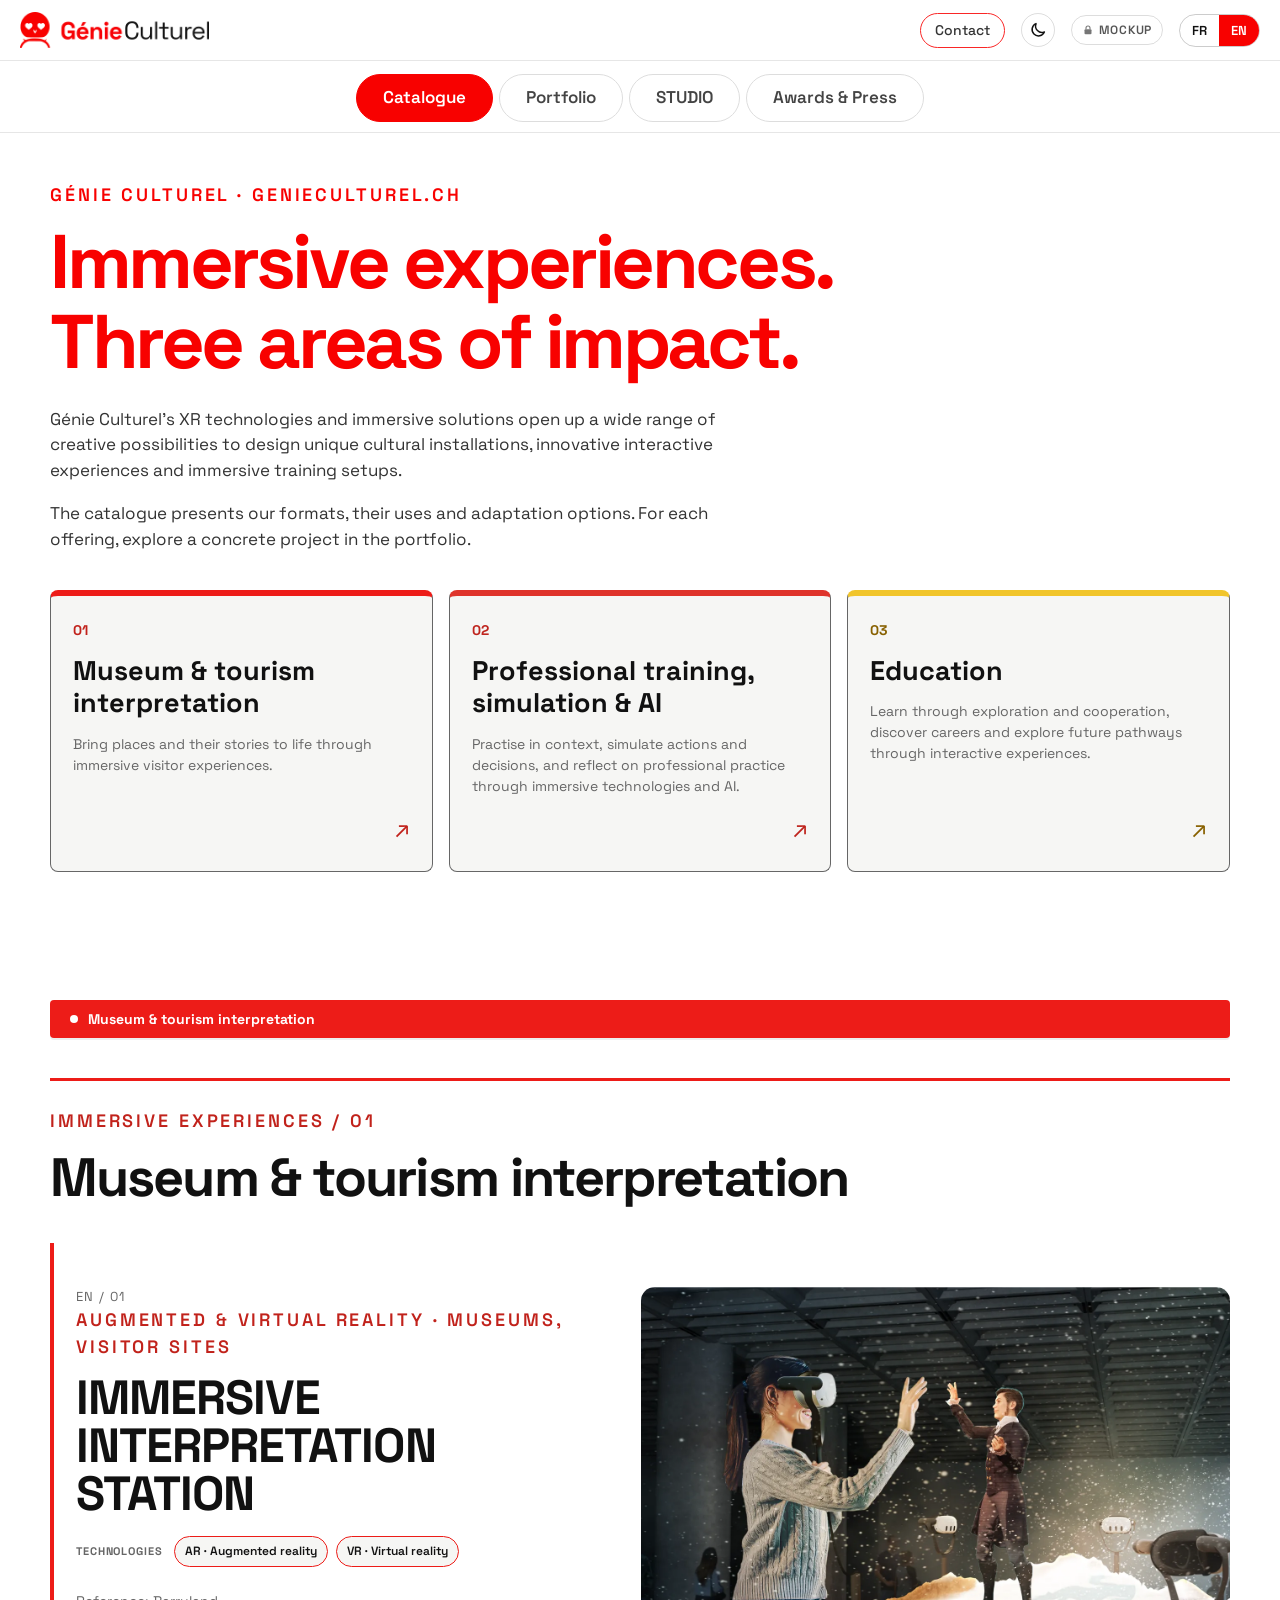
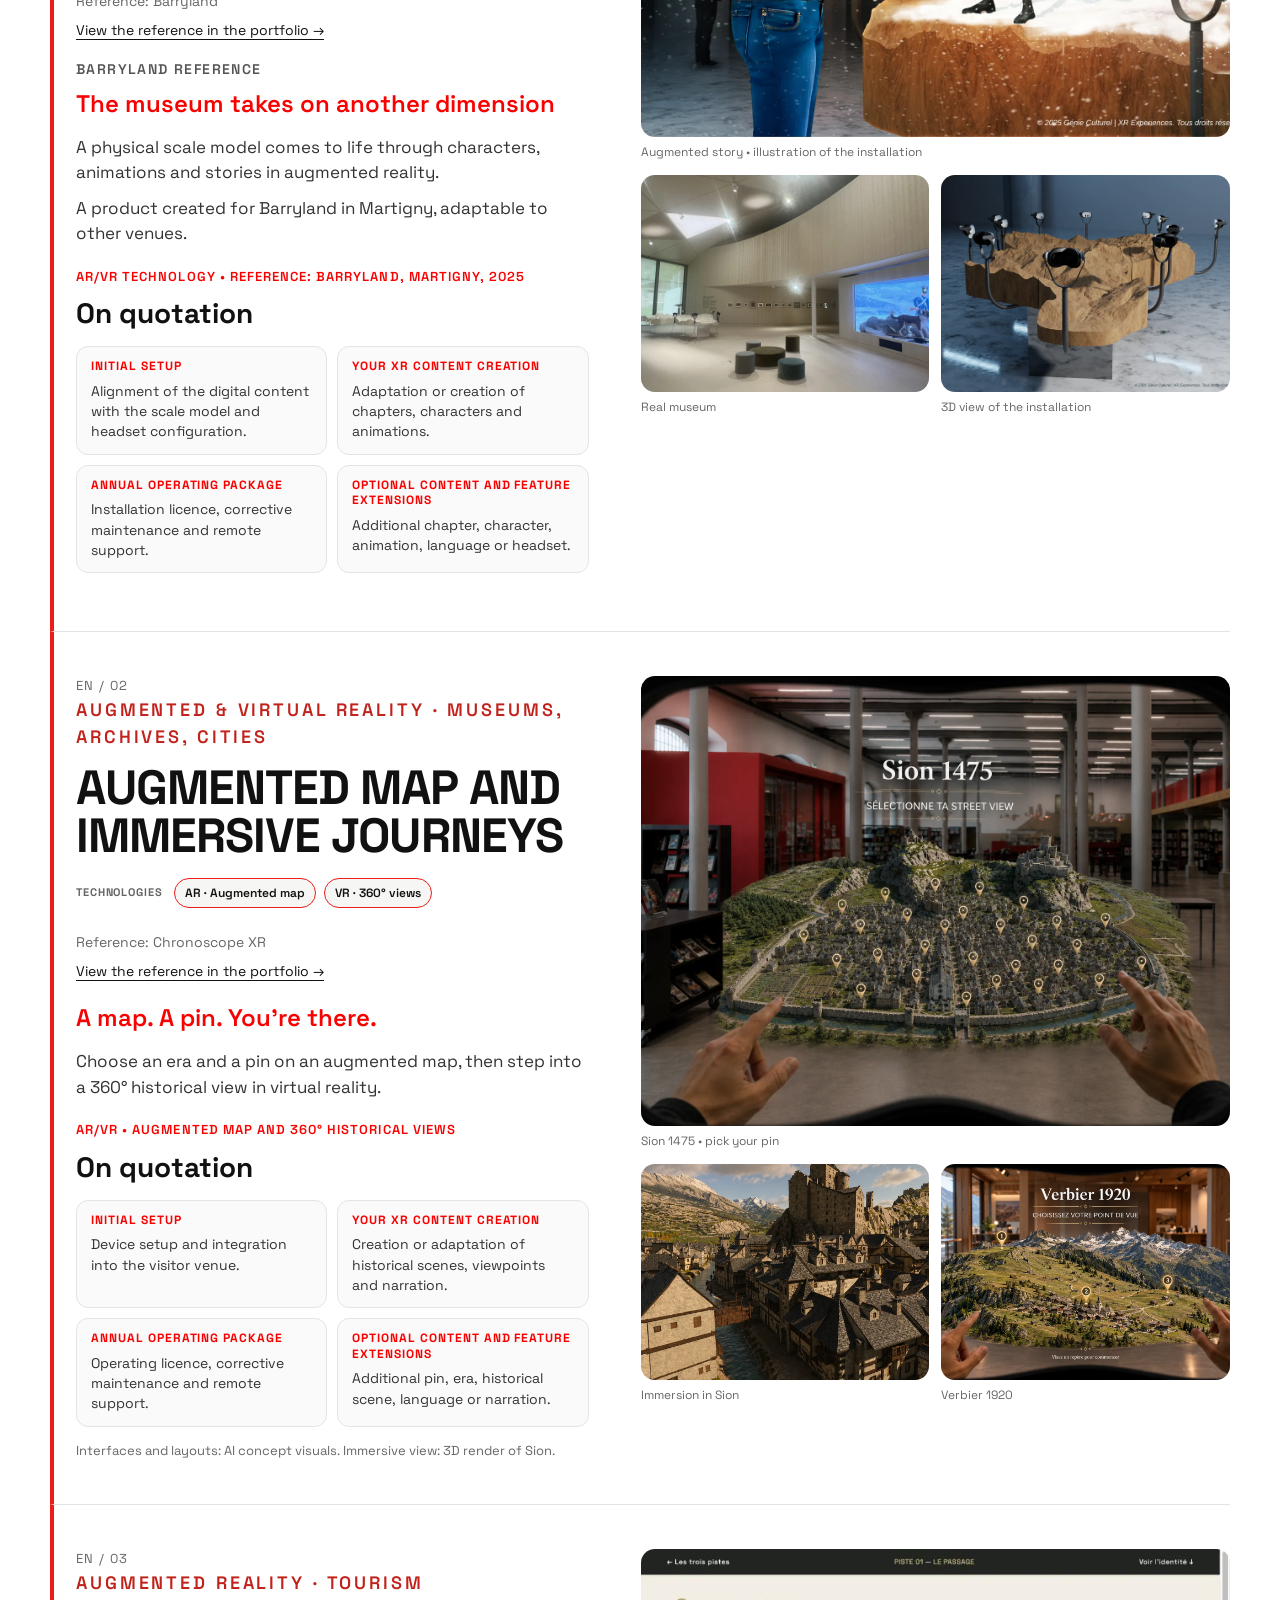
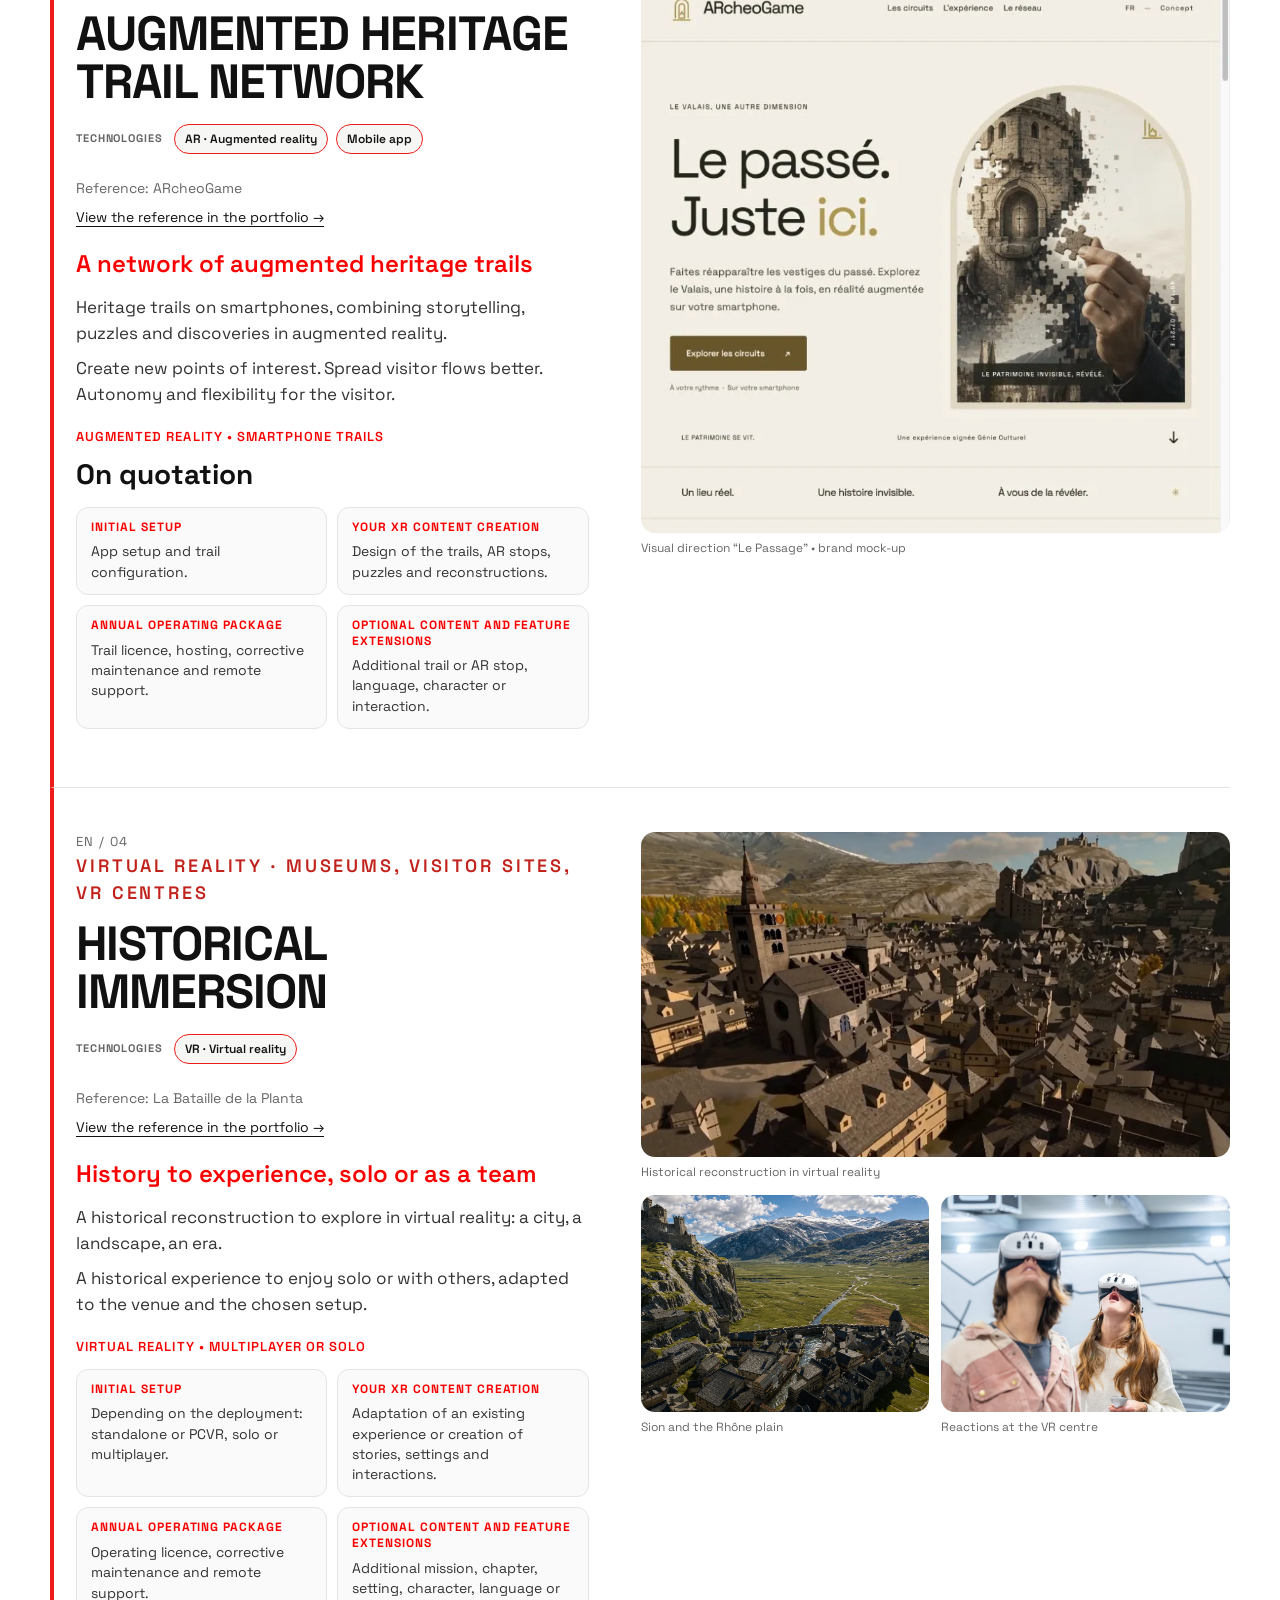
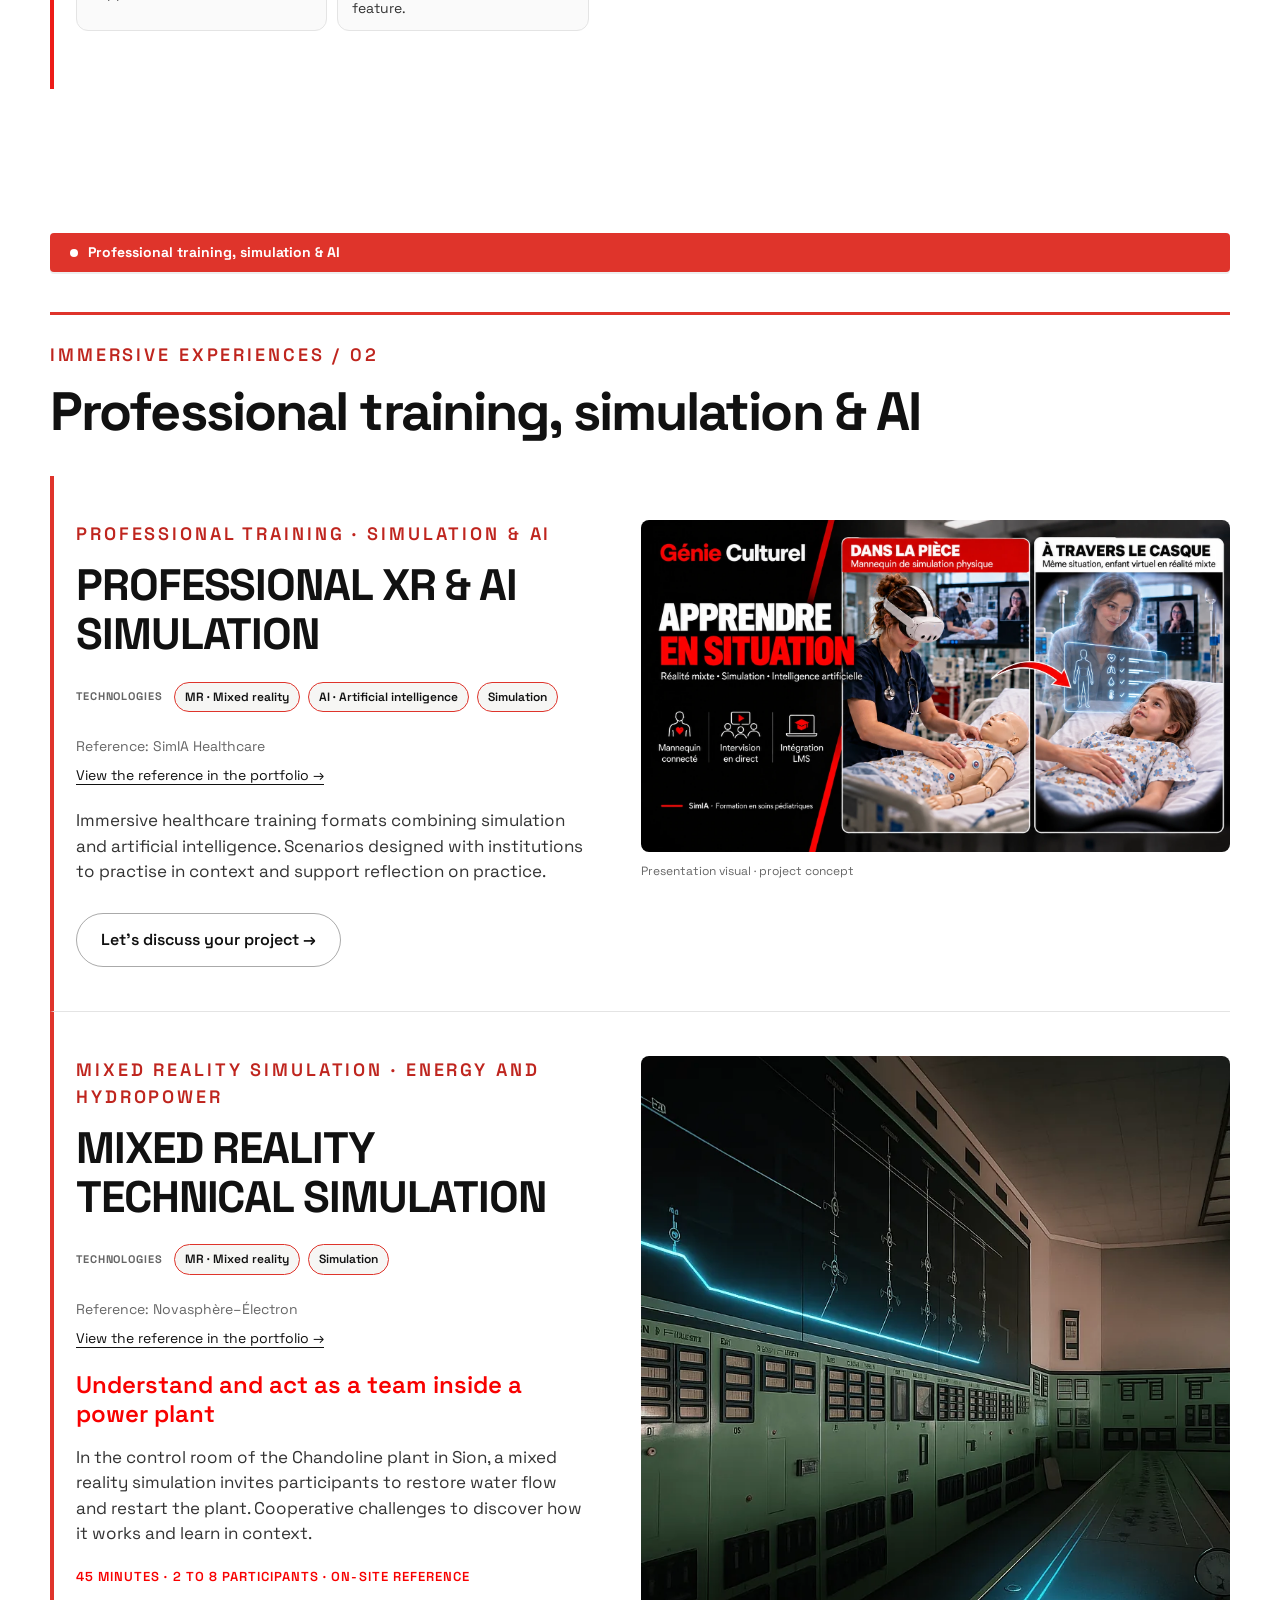
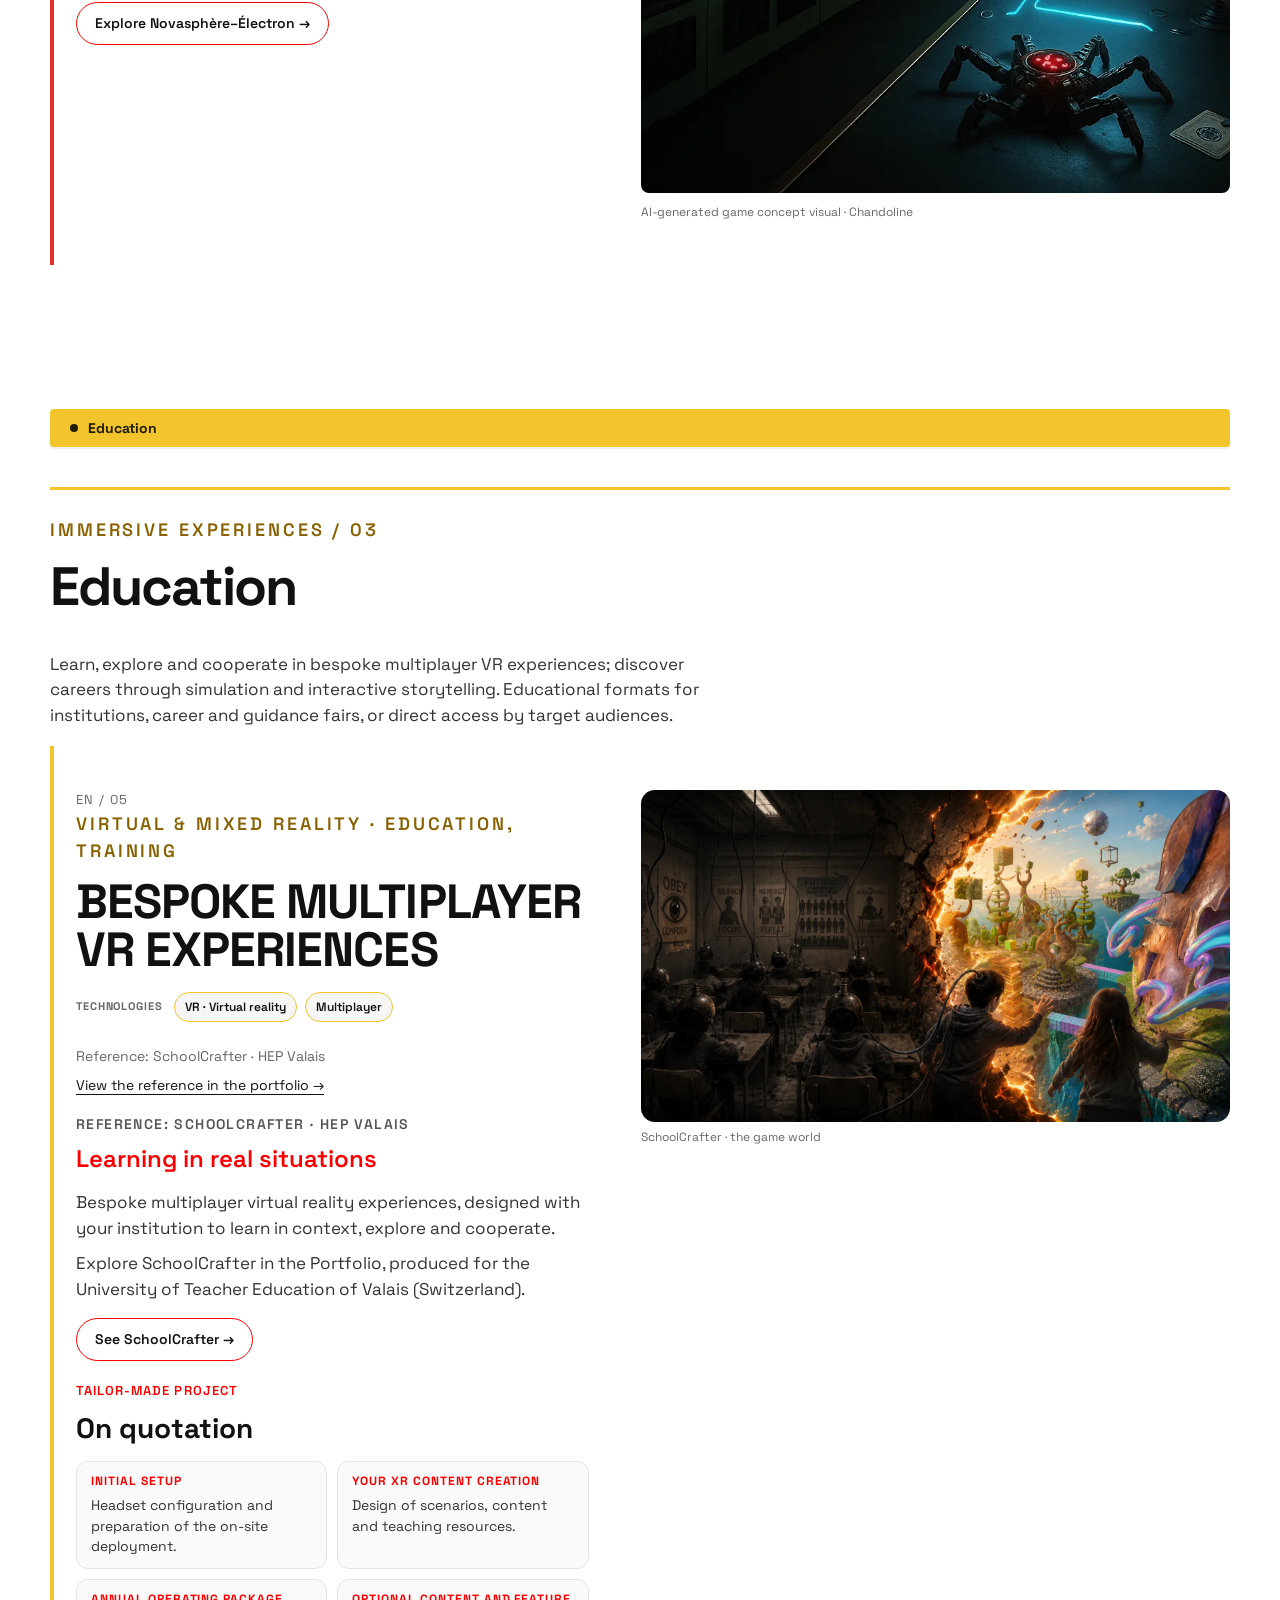
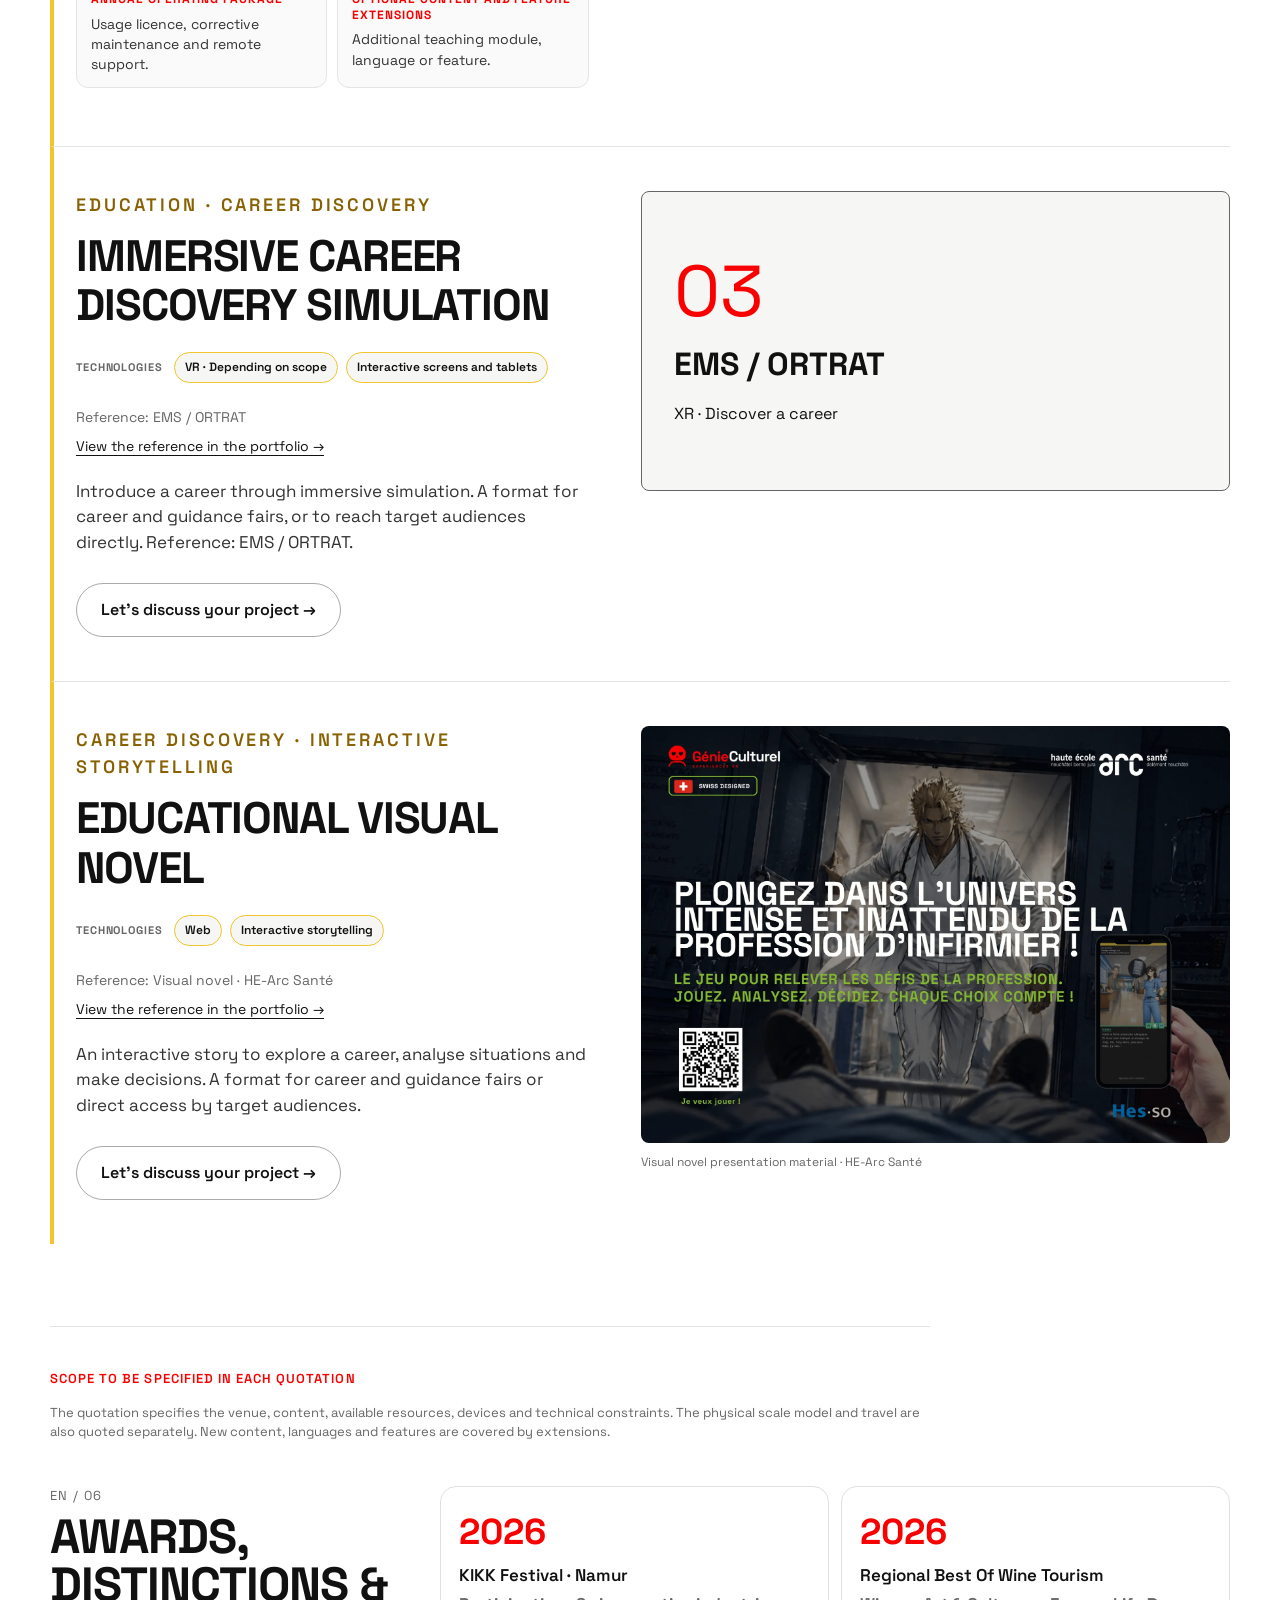
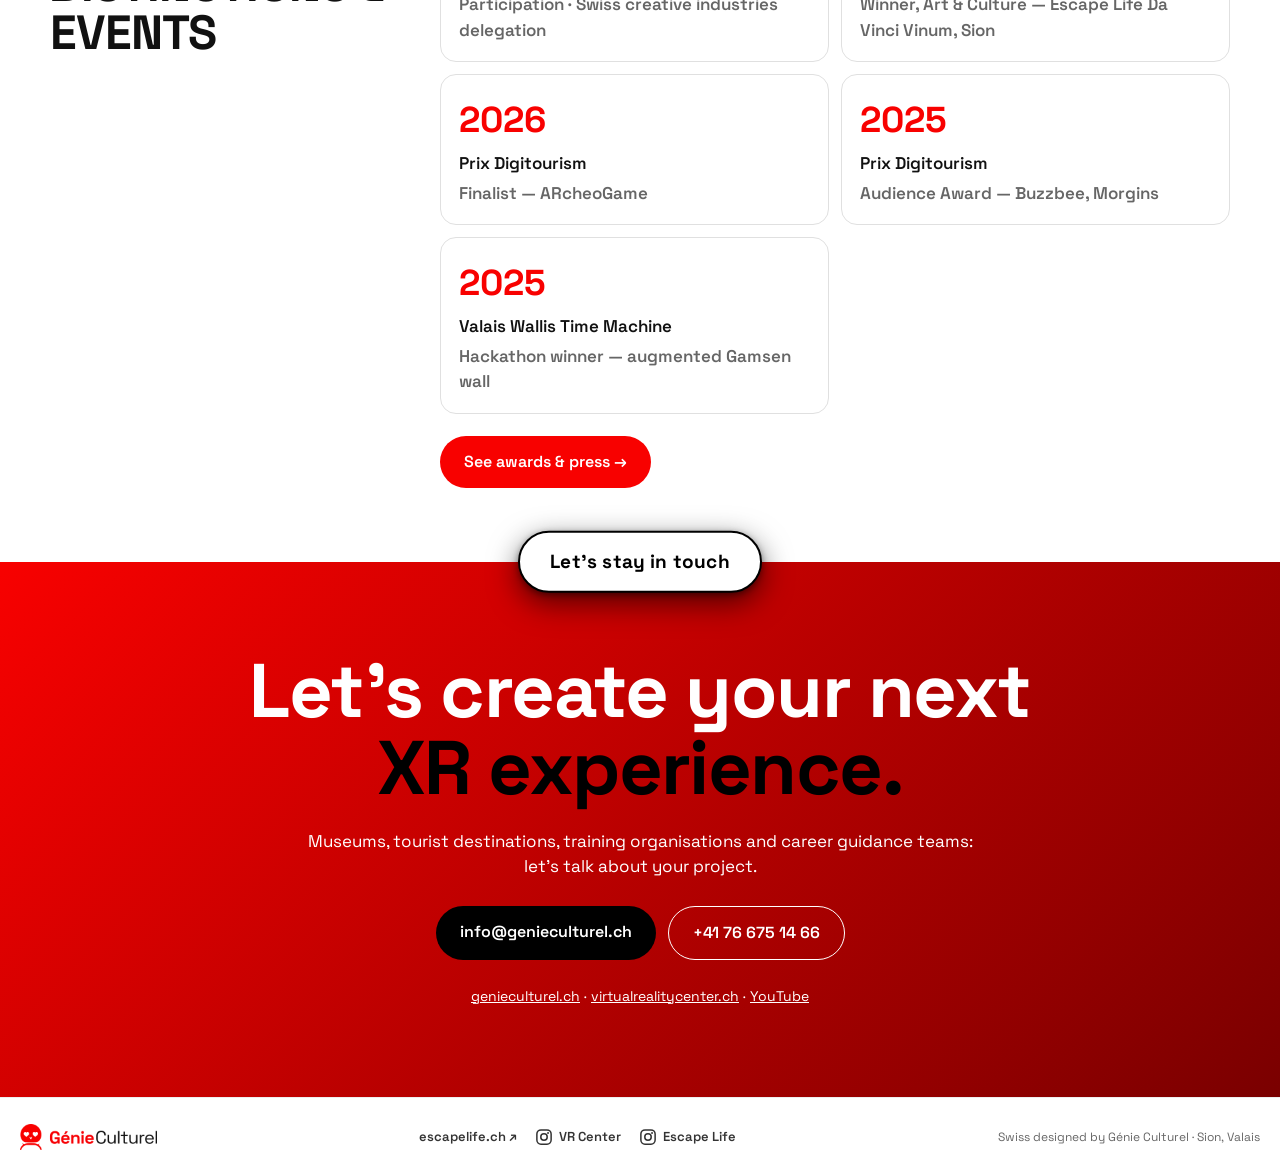
==== index.html @ 33c60263 "Add Studio tab, HE-Arc promotion and refined activity colors" ====
<!doctype html>
<html lang="fr" data-lang="fr" data-theme="light">
<head>
<meta charset="utf-8">
<meta name="viewport" content="width=device-width,initial-scale=1,viewport-fit=cover">
<meta name="robots" content="noindex,nofollow">
<title>Génie Culturel — XR Experiences · Portfolio</title>
<meta name="description" content="Génie Culturel : dispositifs immersifs de médiation muséale et touristique, de formation professionnelle, simulation et IA, et d’éducation.">
<link rel="icon" href="favicon.ico" sizes="any">
<link rel="icon" type="image/png" sizes="32x32" href="assets/img/favicon-32.png">
<link rel="icon" type="image/png" sizes="512x512" href="assets/img/icon-512.png">
<link rel="apple-touch-icon" sizes="180x180" href="assets/img/apple-touch-icon.png">
<link rel="preload" href="assets/fonts/SpaceGrotesk-VariableFont_wght.ttf" as="font" type="font/ttf" crossorigin>
<meta name="color-scheme" content="light dark"><script>(function(){var d=document.documentElement,t=null;try{t=new URLSearchParams(location.search).get("theme");if(t==="light"||t==="dark")localStorage.setItem("gc-theme",t);t=localStorage.getItem("gc-theme")}catch(e){}d.setAttribute("data-theme",t==="dark"?"dark":"light")})()</script>
<link rel="stylesheet" href="style.css?v=56">
</head>
<body>
<header class="top">
  <a href="#top" class="logo"><img class="logo-w" src="assets/img/logo-gc-white.png" alt="Génie Culturel — Expériences XR"><img class="logo-d" src="assets/img/logo-gc-dark.png" alt="Génie Culturel — Expériences XR"></a>
  <nav>
    <a href="#contact" class="nav-cta"><span lang="fr">Contact</span><span lang="en">Contact</span></a>
  </nav>
  <button type="button" class="theme-t" aria-label="Thème clair / sombre · Light / dark theme" title="Thème clair / sombre"><svg class="ic-sun" viewBox="0 0 24 24" width="18" height="18" aria-hidden="true"><circle cx="12" cy="12" r="4.2" fill="none" stroke="currentColor" stroke-width="2"/><path d="M12 2v2.5M12 19.5V22M2 12h2.5M19.5 12H22M4.9 4.9l1.8 1.8M17.3 17.3l1.8 1.8M4.9 19.1l1.8-1.8M17.3 6.7l1.8-1.8" stroke="currentColor" stroke-width="2" stroke-linecap="round"/></svg><svg class="ic-moon" viewBox="0 0 24 24" width="18" height="18" aria-hidden="true"><path d="M20.5 14.6A8.5 8.5 0 0 1 9.4 3.5a8.5 8.5 0 1 0 11.1 11.1z" fill="none" stroke="currentColor" stroke-width="2" stroke-linejoin="round"/></svg></button>
  <a class="mk-link" href="chez-vous/index.html"><svg class="ic-lock" viewBox="0 0 24 24" width="12" height="12" aria-hidden="true"><rect x="5" y="10.5" width="14" height="10" rx="2" fill="currentColor"/><path d="M8 10.5V8a4 4 0 0 1 8 0v2.5" fill="none" stroke="currentColor" stroke-width="2.2"/></svg><span>Mockup</span></a>
  <div class="lang" role="group" aria-label="Language"><button data-set="fr">FR</button><button data-set="en">EN</button></div>
</header>

<main id="top">
<div id="tabs-anchor"></div><nav class="tabbar" role="tablist" aria-label="Sections"><a href="#catalogue" role="tab" data-tab="catalogue"><span lang="fr">Catalogue</span><span lang="en">Catalogue</span></a><a href="#portfolio" role="tab" data-tab="portfolio"><span lang="fr">Portfolio</span><span lang="en">Portfolio</span></a><a href="#studio" role="tab" data-tab="studio"><span lang="fr">STUDIO</span><span lang="en">STUDIO</span></a><a href="#distinctions" role="tab" data-tab="distinctions"><span lang="fr">Distinctions & Presse</span><span lang="en">Awards & Press</span></a></nav>
<div class="tabpanel" id="catalogue" role="tabpanel">
<!-- CATALOGUE -->
<section class="catalogue" id="cat-top">
  <div class="wrap">
    <p class="tag">Génie Culturel · genieculturel.ch</p>
    <h1 class="catalogue-title"><span lang="fr">Des dispositifs immersifs.<br><em>Trois champs d’action.</em></span><span lang="en">Immersive experiences.<br><em>Three areas of impact.</em></span></h1>
    <p class="exp cv-intro"><span lang="fr">Les technologies XR et les solutions immersives de Génie Culturel offrent un éventail de possibilités créatives pour concevoir des installations culturelles uniques, des expériences interactives innovantes et des dispositifs de formation immersifs.</span><span lang="en">Génie Culturel’s XR technologies and immersive solutions open up a wide range of creative possibilities to design unique cultural installations, innovative interactive experiences and immersive training setups.</span></p>
    <p class="exp catalogue-purpose"><span lang="fr">Le catalogue présente nos dispositifs, leurs usages et leurs possibilités d’adaptation. Pour chaque offre, découvrez une référence concrète dans le portfolio.</span><span lang="en">The catalogue presents our formats, their uses and adaptation options. For each offering, explore a concrete project in the portfolio.</span></p><nav class="category-nav" aria-label="Catégories du catalogue"><a data-activity="mediation" href="#cat-mediation"><span class="category-number">01</span><strong><span lang="fr">Médiation muséale et touristique</span><span lang="en">Museum & tourism interpretation</span></strong><small><span lang="fr">Faire découvrir un lieu, transmettre son histoire et enrichir la visite grâce à des expériences immersives.</span><span lang="en">Bring places and their stories to life through immersive visitor experiences.</span></small><span aria-hidden="true">↗</span></a><a data-activity="formation" href="#cat-formation"><span class="category-number">02</span><strong><span lang="fr">Formation professionnelle, simulation & IA</span><span lang="en">Professional training, simulation & AI</span></strong><small><span lang="fr">S’exercer en situation, simuler des gestes et des décisions, puis analyser sa pratique grâce aux technologies immersives et à l’IA.</span><span lang="en">Practise in context, simulate actions and decisions, and reflect on professional practice through immersive technologies and AI.</span></small><span aria-hidden="true">↗</span></a><a data-activity="education" href="#cat-metiers"><span class="category-number">03</span><strong><span lang="fr">Éducation</span><span lang="en">Education</span></strong><small><span lang="fr">Apprendre en explorant et en coopérant, découvrir des métiers et se projeter dans son orientation grâce à des expériences interactives.</span><span lang="en">Learn through exploration and cooperation, discover careers and explore future pathways through interactive experiences.</span></small><span aria-hidden="true">↗</span></a></nav><section class="activity-group" data-activity="mediation" aria-label="Médiation muséale et touristique"><div class="activity-ribbon"><span class="activity-dot" aria-hidden="true"></span><span lang="fr">Médiation muséale et touristique</span><span lang="en">Museum & tourism interpretation</span></div><header class="category-heading" data-activity="mediation" id="cat-mediation"><p class="tag"><span lang="fr">Dispositifs immersifs</span><span lang="en">Immersive experiences</span> / 01</p><h2><span lang="fr">Médiation muséale et touristique</span><span lang="en">Museum & tourism interpretation</span></h2></header>
    <article class="cat-sheet" id="cat-barryland">
      <div class="cat-txt">
        <p class="cat-n"><span lang="fr">FR</span><span lang="en">EN</span> / 01</p>
        <p class="tag cat-tag" style="--c:#F80100"><span lang="fr">Réalité augmentée & virtuelle · Musées, lieux de visite</span><span lang="en">Augmented & virtual reality · Museums, visitor sites</span></p>
        <h3><span lang="fr">BORNE DE MÉDIATION IMMERSIVE</span><span lang="en">IMMERSIVE INTERPRETATION STATION</span></h3><div class="tech-badges" role="group" aria-label="Technologies / Technologies"><span class="tech-label"><span lang="fr">Technologies</span><span lang="en">Technologies</span></span><span class="tech-badge"><span lang="fr">RA · Réalité augmentée</span><span lang="en">AR · Augmented reality</span></span><span class="tech-badge"><span lang="fr">VR · Réalité virtuelle</span><span lang="en">VR · Virtual reality</span></span></div><p class="catalogue-reference"><span lang="fr">Référence : </span><span lang="en">Reference: </span>Barryland<br><a href="#barryland"><span lang="fr">Voir la référence dans le portfolio →</span><span lang="en">View the reference in the portfolio →</span></a></p>
        <p class="cat-ref"><span lang="fr">Référence Barryland</span><span lang="en">Barryland reference</span></p>
        <p class="cat-sub"><span lang="fr">Le musée prend une autre dimension</span><span lang="en">The museum takes on another dimension</span></p>
        <p class="exp"><span lang="fr">Une maquette physique prend vie grâce aux personnages, animations et récits en réalité augmentée.</span><span lang="en">A physical scale model comes to life through characters, animations and stories in augmented reality.</span></p><p class="exp"><span lang="fr">Un produit réalisé à Barryland, à Martigny, et adaptable à d’autres lieux.</span><span lang="en">A product created for Barryland in Martigny, adaptable to other venues.</span></p>
        
        <p class="cat-label"><span lang="fr">Technologie AR/VR • Référence : Barryland, Martigny, 2025</span><span lang="en">AR/VR technology • Reference: Barryland, Martigny, 2025</span></p>
        
        <p class="cat-offer"><span lang="fr">Sur devis</span><span lang="en">On quotation</span></p>
        <div class="cat-parts"><div class="cat-part"><b><span lang="fr">Configuration (set up initial)</span><span lang="en">Initial setup</span></b><p><span lang="fr">Calage des contenus numériques sur la maquette et configuration des casques.</span><span lang="en">Alignment of the digital content with the scale model and headset configuration.</span></p></div><div class="cat-part"><b><span lang="fr">Création de vos contenus XR</span><span lang="en">Your XR content creation</span></b><p><span lang="fr">Adaptation ou création des chapitres, personnages et animations.</span><span lang="en">Adaptation or creation of chapters, characters and animations.</span></p></div><div class="cat-part"><b><span lang="fr">Forfait annuel d’exploitation</span><span lang="en">Annual operating package</span></b><p><span lang="fr">Licence du dispositif, maintenance corrective et support à distance.</span><span lang="en">Installation licence, corrective maintenance and remote support.</span></p></div><div class="cat-part"><b><span lang="fr">Extensions à la carte</span><span lang="en">Optional content and feature extensions</span></b><p><span lang="fr">Chapitre, personnage, animation, langue ou casque supplémentaire.</span><span lang="en">Additional chapter, character, animation, language or headset.</span></p></div></div>
        
      </div>
      <div class="cat-vis"><figure class="cat-main"><button class="g cat-g" data-gal="cat-barryland" data-i="0" data-src="assets/img/cat-barry-1.webp" data-fr="Récit augmenté • illustration du dispositif" data-en="Augmented story • illustration of the installation"><img loading="lazy" src="assets/img/cat-barry-1.webp" alt="Augmented story • illustration of the installation"></button><figcaption><span lang="fr">Récit augmenté • illustration du dispositif</span><span lang="en">Augmented story • illustration of the installation</span></figcaption></figure><div class="cat-sm"><figure class=""><button class="g cat-g" data-gal="cat-barryland" data-i="1" data-src="assets/img/cat-barry-2.webp" data-fr="Musée réel" data-en="Real museum"><img loading="lazy" src="assets/img/cat-barry-2.webp" alt="Real museum"></button><figcaption><span lang="fr">Musée réel</span><span lang="en">Real museum</span></figcaption></figure><figure class=""><button class="g cat-g" data-gal="cat-barryland" data-i="2" data-src="assets/img/cat-barry-3.webp" data-fr="Vue 3D du dispositif" data-en="3D view of the installation"><img loading="lazy" src="assets/img/cat-barry-3.webp" alt="3D view of the installation"></button><figcaption><span lang="fr">Vue 3D du dispositif</span><span lang="en">3D view of the installation</span></figcaption></figure></div></div>
    </article><article class="cat-sheet" id="cat-chronoscope">
      <div class="cat-txt">
        <p class="cat-n"><span lang="fr">FR</span><span lang="en">EN</span> / 02</p>
        <p class="tag cat-tag" style="--c:#F80100"><span lang="fr">Réalités augmentée & virtuelle · Musées, archives, villes</span><span lang="en">Augmented & virtual reality · Museums, archives, cities</span></p>
        <h3><span lang="fr">CARTE AUGMENTÉE ET VOYAGES IMMERSIFS</span><span lang="en">AUGMENTED MAP AND IMMERSIVE JOURNEYS</span></h3><div class="tech-badges" role="group" aria-label="Technologies / Technologies"><span class="tech-label"><span lang="fr">Technologies</span><span lang="en">Technologies</span></span><span class="tech-badge"><span lang="fr">RA · Carte augmentée</span><span lang="en">AR · Augmented map</span></span><span class="tech-badge"><span lang="fr">VR · Vues à 360°</span><span lang="en">VR · 360° views</span></span></div><p class="catalogue-reference"><span lang="fr">Référence : </span><span lang="en">Reference: </span>Chronoscope XR<br><a href="#chronoscope"><span lang="fr">Voir la référence dans le portfolio →</span><span lang="en">View the reference in the portfolio →</span></a></p>
        
        <p class="cat-sub"><span lang="fr">Une carte. Un pin. Vous y êtes.</span><span lang="en">A map. A pin. You’re there.</span></p>
        <p class="exp"><span lang="fr">Choisissez une époque et un pin sur une carte augmentée, puis entrez dans une vue historique en réalité virtuelle à 360°.</span><span lang="en">Choose an era and a pin on an augmented map, then step into a 360° historical view in virtual reality.</span></p>
        
        <p class="cat-label"><span lang="fr">AR/VR • Carte augmentée et vues historiques à 360°</span><span lang="en">AR/VR • Augmented map and 360° historical views</span></p>
        
        <p class="cat-offer"><span lang="fr">Sur devis</span><span lang="en">On quotation</span></p>
        <div class="cat-parts"><div class="cat-part"><b><span lang="fr">Configuration (set up initial)</span><span lang="en">Initial setup</span></b><p><span lang="fr">Paramétrage des dispositifs et intégration dans le lieu de visite.</span><span lang="en">Device setup and integration into the visitor venue.</span></p></div><div class="cat-part"><b><span lang="fr">Création de vos contenus XR</span><span lang="en">Your XR content creation</span></b><p><span lang="fr">Création ou adaptation des scènes historiques, points de vue et narrations.</span><span lang="en">Creation or adaptation of historical scenes, viewpoints and narration.</span></p></div><div class="cat-part"><b><span lang="fr">Forfait annuel d’exploitation</span><span lang="en">Annual operating package</span></b><p><span lang="fr">Licence d’exploitation, maintenance corrective et support à distance.</span><span lang="en">Operating licence, corrective maintenance and remote support.</span></p></div><div class="cat-part"><b><span lang="fr">Extensions à la carte</span><span lang="en">Optional content and feature extensions</span></b><p><span lang="fr">Pin, époque, scène historique, langue ou narration supplémentaire.</span><span lang="en">Additional pin, era, historical scene, language or narration.</span></p></div></div>
        <p class="cv-small"><span lang="fr">Interfaces et implantations : intentions IA. Vue immersive : rendu 3D de Sion.</span><span lang="en">Interfaces and layouts: AI concept visuals. Immersive view: 3D render of Sion.</span></p>
      </div>
      <div class="cat-vis"><figure class="cat-main"><button class="g cat-g" data-gal="cat-chronoscope" data-i="0" data-src="assets/img/cat-chrono-1.webp" data-fr="Sion 1475 • choisir son pin" data-en="Sion 1475 • pick your pin"><img loading="lazy" src="assets/img/cat-chrono-1.webp" alt="Sion 1475 • pick your pin"></button><figcaption><span lang="fr">Sion 1475 • choisir son pin</span><span lang="en">Sion 1475 • pick your pin</span></figcaption></figure><div class="cat-sm"><figure class=""><button class="g cat-g" data-gal="cat-chronoscope" data-i="1" data-src="assets/img/cat-chrono-2.webp" data-fr="Immersion Sion" data-en="Immersion in Sion"><img loading="lazy" src="assets/img/cat-chrono-2.webp" alt="Immersion in Sion"></button><figcaption><span lang="fr">Immersion Sion</span><span lang="en">Immersion in Sion</span></figcaption></figure><figure class=""><button class="g cat-g" data-gal="cat-chronoscope" data-i="2" data-src="assets/img/cat-chrono-3.webp" data-fr="Verbier 1920" data-en="Verbier 1920"><img loading="lazy" src="assets/img/cat-chrono-3.webp" alt="Verbier 1920"></button><figcaption><span lang="fr">Verbier 1920</span><span lang="en">Verbier 1920</span></figcaption></figure></div></div>
    </article><article class="cat-sheet" id="cat-archeogame">
      <div class="cat-txt">
        <p class="cat-n"><span lang="fr">FR</span><span lang="en">EN</span> / 03</p>
        <p class="tag cat-tag" style="--c:#F80100"><span lang="fr">Réalité augmentée · Tourisme</span><span lang="en">Augmented reality · Tourism</span></p>
        <h3><span lang="fr">RÉSEAU DE CIRCUITS DU PATRIMOINE AUGMENTÉ</span><span lang="en">AUGMENTED HERITAGE TRAIL NETWORK</span></h3><div class="tech-badges" role="group" aria-label="Technologies / Technologies"><span class="tech-label"><span lang="fr">Technologies</span><span lang="en">Technologies</span></span><span class="tech-badge"><span lang="fr">RA · Réalité augmentée</span><span lang="en">AR · Augmented reality</span></span><span class="tech-badge"><span lang="fr">Application mobile</span><span lang="en">Mobile app</span></span></div><p class="catalogue-reference"><span lang="fr">Référence : </span><span lang="en">Reference: </span>ARcheoGame<br><a href="#archeo"><span lang="fr">Voir la référence dans le portfolio →</span><span lang="en">View the reference in the portfolio →</span></a></p>
        
        <p class="cat-sub"><span lang="fr">Un réseau de circuits du patrimoine augmenté</span><span lang="en">A network of augmented heritage trails</span></p>
        <p class="exp"><span lang="fr">Des parcours patrimoniaux sur smartphone, associant récit, énigmes et découvertes en réalité augmentée.</span><span lang="en">Heritage trails on smartphones, combining storytelling, puzzles and discoveries in augmented reality.</span></p><p class="exp"><span lang="fr">Créer de nouveaux points d’intérêt. Mieux répartir les visites. Autonomie et flexibilité pour le visiteur.</span><span lang="en">Create new points of interest. Spread visitor flows better. Autonomy and flexibility for the visitor.</span></p>
        
        <p class="cat-label"><span lang="fr">Réalité augmentée • Circuits sur smartphone</span><span lang="en">Augmented reality • Smartphone trails</span></p>
        
        <p class="cat-offer"><span lang="fr">Sur devis</span><span lang="en">On quotation</span></p>
        <div class="cat-parts"><div class="cat-part"><b><span lang="fr">Configuration (set up initial)</span><span lang="en">Initial setup</span></b><p><span lang="fr">Mise en place de l’application et configuration des circuits.</span><span lang="en">App setup and trail configuration.</span></p></div><div class="cat-part"><b><span lang="fr">Création de vos contenus XR</span><span lang="en">Your XR content creation</span></b><p><span lang="fr">Conception des parcours, étapes RA, énigmes et reconstitutions.</span><span lang="en">Design of the trails, AR stops, puzzles and reconstructions.</span></p></div><div class="cat-part"><b><span lang="fr">Forfait annuel d’exploitation</span><span lang="en">Annual operating package</span></b><p><span lang="fr">Licence des circuits, hébergement, maintenance corrective et support à distance.</span><span lang="en">Trail licence, hosting, corrective maintenance and remote support.</span></p></div><div class="cat-part"><b><span lang="fr">Extensions à la carte</span><span lang="en">Optional content and feature extensions</span></b><p><span lang="fr">Circuit ou étape RA supplémentaire, langue, personnage ou interaction.</span><span lang="en">Additional trail or AR stop, language, character or interaction.</span></p></div></div>
        
      </div>
      <div class="cat-vis"><figure class="cat-main"><button class="g cat-g" data-gal="cat-archeogame" data-i="0" data-src="assets/img/cat-archeo.webp" data-fr="Direction visuelle « Le Passage » • maquette de marque" data-en="Visual direction “Le Passage” • brand mock-up"><img loading="lazy" src="assets/img/cat-archeo.webp" alt="Visual direction “Le Passage” • brand mock-up"></button><figcaption><span lang="fr">Direction visuelle « Le Passage » • maquette de marque</span><span lang="en">Visual direction “Le Passage” • brand mock-up</span></figcaption></figure></div>
    </article><article class="cat-sheet" id="cat-immersion">
      <div class="cat-txt">
        <p class="cat-n"><span lang="fr">FR</span><span lang="en">EN</span> / 04</p>
        <p class="tag cat-tag" style="--c:#F80100"><span lang="fr">Réalité virtuelle · Musées, lieux de visite, centres VR</span><span lang="en">Virtual reality · Museums, visitor sites, VR centres</span></p>
        <h3><span lang="fr">IMMERSION HISTORIQUE</span><span lang="en">HISTORICAL IMMERSION</span></h3><div class="tech-badges" role="group" aria-label="Technologies / Technologies"><span class="tech-label"><span lang="fr">Technologies</span><span lang="en">Technologies</span></span><span class="tech-badge"><span lang="fr">VR · Réalité virtuelle</span><span lang="en">VR · Virtual reality</span></span></div><p class="catalogue-reference"><span lang="fr">Référence : </span><span lang="en">Reference: </span>La Bataille de la Planta<br><a href="#planta"><span lang="fr">Voir la référence dans le portfolio →</span><span lang="en">View the reference in the portfolio →</span></a></p>
        
        <p class="cat-sub"><span lang="fr">L’histoire à vivre, seul ou en équipe</span><span lang="en">History to experience, solo or as a team</span></p>
        <p class="exp"><span lang="fr">Une reconstitution historique à explorer en réalité virtuelle : une cité, un paysage, une époque.</span><span lang="en">A historical reconstruction to explore in virtual reality: a city, a landscape, an era.</span></p><p class="exp"><span lang="fr">Une expérience historique à vivre seul ou à plusieurs, adaptée au lieu et au dispositif choisi.</span><span lang="en">A historical experience to enjoy solo or with others, adapted to the venue and the chosen setup.</span></p>
        
        <p class="cat-label"><span lang="fr">Réalité virtuelle • Multijoueur ou solo</span><span lang="en">Virtual reality • Multiplayer or solo</span></p>
        
        
        <div class="cat-parts"><div class="cat-part"><b><span lang="fr">Configuration (set up initial)</span><span lang="en">Initial setup</span></b><p><span lang="fr">Selon le déploiement : standalone ou PCVR, solo ou multijoueur.</span><span lang="en">Depending on the deployment: standalone or PCVR, solo or multiplayer.</span></p></div><div class="cat-part"><b><span lang="fr">Création de vos contenus XR</span><span lang="en">Your XR content creation</span></b><p><span lang="fr">Adaptation d’une expérience existante ou création des récits, décors et interactions.</span><span lang="en">Adaptation of an existing experience or creation of stories, settings and interactions.</span></p></div><div class="cat-part"><b><span lang="fr">Forfait annuel d’exploitation</span><span lang="en">Annual operating package</span></b><p><span lang="fr">Licence d’exploitation, maintenance corrective et support à distance.</span><span lang="en">Operating licence, corrective maintenance and remote support.</span></p></div><div class="cat-part"><b><span lang="fr">Extensions à la carte</span><span lang="en">Optional content and feature extensions</span></b><p><span lang="fr">Mission, chapitre, décor, personnage, langue ou fonctionnalité supplémentaire.</span><span lang="en">Additional mission, chapter, setting, character, language or feature.</span></p></div></div>
        
      </div>
      <div class="cat-vis"><figure class="cat-main"><button class="g cat-g" data-gal="cat-immersion" data-i="0" data-src="assets/img/cat-immersion-ville.webp" data-fr="Reconstitution historique en réalité virtuelle" data-en="Historical reconstruction in virtual reality"><img loading="lazy" src="assets/img/cat-immersion-ville.webp" alt="Historical reconstruction in virtual reality"></button><figcaption><span lang="fr">Reconstitution historique en réalité virtuelle</span><span lang="en">Historical reconstruction in virtual reality</span></figcaption></figure><div class="cat-sm"><figure class=""><button class="g cat-g" data-gal="cat-immersion" data-i="1" data-src="assets/img/cat-planta-1.webp" data-fr="Sion et plaine du Rhône" data-en="Sion and the Rhône plain"><img loading="lazy" src="assets/img/cat-planta-1.webp" alt="Sion and the Rhône plain"></button><figcaption><span lang="fr">Sion et plaine du Rhône</span><span lang="en">Sion and the Rhône plain</span></figcaption></figure><figure class=""><button class="g cat-g" data-gal="cat-immersion" data-i="2" data-src="assets/img/cat-planta-2.webp" data-fr="Réactions au centre VR" data-en="Reactions at the VR centre"><img loading="lazy" src="assets/img/cat-planta-2.webp" alt="Reactions at the VR centre"></button><figcaption><span lang="fr">Réactions au centre VR</span><span lang="en">Reactions at the VR centre</span></figcaption></figure></div></div>
    </article></section><section class="activity-group" data-activity="formation" aria-label="Formation professionnelle, simulation & IA"><div class="activity-ribbon"><span class="activity-dot" aria-hidden="true"></span><span lang="fr">Formation professionnelle, simulation & IA</span><span lang="en">Professional training, simulation & AI</span></div><header class="category-heading" data-activity="formation" id="cat-formation"><p class="tag"><span lang="fr">Dispositifs immersifs</span><span lang="en">Immersive experiences</span> / 02</p><h2><span lang="fr">Formation professionnelle, simulation & IA</span><span lang="en">Professional training, simulation & AI</span></h2></header><article class="cat-sheet project-sheet" id="cat-simia"><div class="cat-txt"><p class="tag"><span lang="fr">Formation professionnelle · Simulation & IA</span><span lang="en">Professional training · Simulation & AI</span></p><h3><span lang="fr">SIMULATION PROFESSIONNELLE XR & IA</span><span lang="en">PROFESSIONAL XR & AI SIMULATION</span></h3><div class="tech-badges" role="group" aria-label="Technologies / Technologies"><span class="tech-label"><span lang="fr">Technologies</span><span lang="en">Technologies</span></span><span class="tech-badge"><span lang="fr">RM · Réalité mixte</span><span lang="en">MR · Mixed reality</span></span><span class="tech-badge"><span lang="fr">IA · Intelligence artificielle</span><span lang="en">AI · Artificial intelligence</span></span><span class="tech-badge"><span lang="fr">Simulation</span><span lang="en">Simulation</span></span></div><p class="catalogue-reference"><span lang="fr">Référence : </span><span lang="en">Reference: </span>SimIA Healthcare<br><a href="#simia-healthcare"><span lang="fr">Voir la référence dans le portfolio →</span><span lang="en">View the reference in the portfolio →</span></a></p><p class="exp"><span lang="fr">Des dispositifs immersifs pour la formation professionnelle en santé, associant simulation et intelligence artificielle. Des scénarios conçus avec les institutions pour s’exercer en situation et accompagner l’analyse de la pratique.</span><span lang="en">Immersive healthcare training formats combining simulation and artificial intelligence. Scenarios designed with institutions to practise in context and support reflection on practice.</span></p><a class="btn ghost" href="#contact"><span lang="fr">Parlons de votre projet →</span><span lang="en">Let’s discuss your project →</span></a></div><figure class="project-visual"><img loading="lazy" src="assets/img/simia-healthcare.webp?v=20261026-ra" alt="SimIA Healthcare"><figcaption><span lang="fr">Visuel de présentation · intention du projet</span><span lang="en">Presentation visual · project concept</span></figcaption></figure></article><article class="cat-sheet project-sheet" id="cat-novasphere"><div class="cat-txt"><p class="tag"><span lang="fr">Simulation en réalité mixte · Énergie et hydroélectricité</span><span lang="en">Mixed reality simulation · Energy and hydropower</span></p><h3><span lang="fr">SIMULATION TECHNIQUE EN RÉALITÉ MIXTE</span><span lang="en">MIXED REALITY TECHNICAL SIMULATION</span></h3><div class="tech-badges" role="group" aria-label="Technologies / Technologies"><span class="tech-label"><span lang="fr">Technologies</span><span lang="en">Technologies</span></span><span class="tech-badge"><span lang="fr">RM · Réalité mixte</span><span lang="en">MR · Mixed reality</span></span><span class="tech-badge"><span lang="fr">Simulation</span><span lang="en">Simulation</span></span></div><p class="catalogue-reference"><span lang="fr">Référence : </span><span lang="en">Reference: </span>Novasphère–Électron<br><a href="#novasphere"><span lang="fr">Voir la référence dans le portfolio →</span><span lang="en">View the reference in the portfolio →</span></a></p><p class="cat-sub"><span lang="fr">Comprendre et agir en équipe dans une centrale</span><span lang="en">Understand and act as a team inside a power plant</span></p><p class="exp"><span lang="fr">Dans la salle des commandes de l’usine de Chandoline, à Sion, une simulation en réalité mixte invite les participants à remettre l’eau en circulation et à relancer la centrale. Des défis coopératifs pour découvrir son fonctionnement et apprendre en situation.</span><span lang="en">In the control room of the Chandoline plant in Sion, a mixed reality simulation invites participants to restore water flow and restart the plant. Cooperative challenges to discover how it works and learn in context.</span></p><p class="cat-label"><span lang="fr">45 minutes · 2 à 8 participants · Référence sur site</span><span lang="en">45 minutes · 2 to 8 participants · On-site reference</span></p><p class="el-links"><a href="#novasphere"><span lang="fr">Découvrir Novasphère–Électron →</span><span lang="en">Explore Novasphère–Électron →</span></a></p></div><figure class="project-visual"><img loading="lazy" src="assets/img/nova-lead.webp" alt="Novasphère–Électron"><figcaption><span lang="fr">Vue d’intention du jeu générée par IA · Chandoline</span><span lang="en">AI-generated game concept visual · Chandoline</span></figcaption></figure></article>
</section><section class="activity-group" data-activity="education" aria-label="Éducation"><div class="activity-ribbon"><span class="activity-dot" aria-hidden="true"></span><span lang="fr">Éducation</span><span lang="en">Education</span></div><header class="category-heading" data-activity="education" id="cat-metiers"><p class="tag"><span lang="fr">Dispositifs immersifs</span><span lang="en">Immersive experiences</span> / 03</p><h2><span lang="fr">Éducation</span><span lang="en">Education</span></h2></header><p class="exp education-intro"><span lang="fr">Apprendre, explorer et coopérer dans des immersions VR multijoueurs sur mesure ; découvrir les métiers par la simulation et le récit interactif. Des dispositifs éducatifs pour les établissements, les foires aux métiers et à l’orientation, ou directement accessibles aux publics cibles.</span><span lang="en">Learn, explore and cooperate in bespoke multiplayer VR experiences; discover careers through simulation and interactive storytelling. Educational formats for institutions, career and guidance fairs, or direct access by target audiences.</span></p><article class="cat-sheet" id="cat-schoolcrafter">
      <div class="cat-txt">
        <p class="cat-n"><span lang="fr">FR</span><span lang="en">EN</span> / 05</p>
        <p class="tag cat-tag" style="--c:#F80100"><span lang="fr">Réalité virtuelle & mixte · Éducation, formation</span><span lang="en">Virtual & mixed reality · Education, training</span></p>
        <h3><span lang="fr">IMMERSIONS VR MULTIJOUEURS SUR MESURE</span><span lang="en">BESPOKE MULTIPLAYER VR EXPERIENCES</span></h3><div class="tech-badges" role="group" aria-label="Technologies / Technologies"><span class="tech-label"><span lang="fr">Technologies</span><span lang="en">Technologies</span></span><span class="tech-badge"><span lang="fr">VR · Réalité virtuelle</span><span lang="en">VR · Virtual reality</span></span><span class="tech-badge"><span lang="fr">Multijoueur</span><span lang="en">Multiplayer</span></span></div><p class="catalogue-reference"><span lang="fr">Référence : </span><span lang="en">Reference: </span>SchoolCrafter · HEP Valais<br><a href="#school"><span lang="fr">Voir la référence dans le portfolio →</span><span lang="en">View the reference in the portfolio →</span></a></p>
        
        <p class="cat-ref"><span lang="fr">Référence : SchoolCrafter · HEP Valais</span><span lang="en">Reference: SchoolCrafter · HEP Valais</span></p><p class="cat-sub"><span lang="fr">Apprendre en situation</span><span lang="en">Learning in real situations</span></p>
        <p class="exp"><span lang="fr">Des immersions en réalité virtuelle multijoueurs sur mesure, conçues avec votre institution pour apprendre en situation, explorer et coopérer.</span><span lang="en">Bespoke multiplayer virtual reality experiences, designed with your institution to learn in context, explore and cooperate.</span></p><p class="exp"><span lang="fr">Référence à découvrir dans le Portfolio : SchoolCrafter, produit pour la Haute école pédagogique du Valais (Suisse).</span><span lang="en">Explore SchoolCrafter in the Portfolio, produced for the University of Teacher Education of Valais (Switzerland).</span></p>
        <p class="el-links cat-links"><a href="#school"><span lang="fr">Voir SchoolCrafter →</span><span lang="en">See SchoolCrafter →</span></a></p>
        <p class="cat-label"><span lang="fr">Projet sur mesure</span><span lang="en">Tailor-made project</span></p>
        
        <p class="cat-offer"><span lang="fr">Sur devis</span><span lang="en">On quotation</span></p>
        <div class="cat-parts"><div class="cat-part"><b><span lang="fr">Configuration (set up initial)</span><span lang="en">Initial setup</span></b><p><span lang="fr">Configuration des casques et préparation du déploiement dans le lieu.</span><span lang="en">Headset configuration and preparation of the on-site deployment.</span></p></div><div class="cat-part"><b><span lang="fr">Création de vos contenus XR</span><span lang="en">Your XR content creation</span></b><p><span lang="fr">Conception des scénarios, contenus et ressources pédagogiques.</span><span lang="en">Design of scenarios, content and teaching resources.</span></p></div><div class="cat-part"><b><span lang="fr">Forfait annuel d’exploitation</span><span lang="en">Annual operating package</span></b><p><span lang="fr">Licence d’utilisation, maintenance corrective et support à distance.</span><span lang="en">Usage licence, corrective maintenance and remote support.</span></p></div><div class="cat-part"><b><span lang="fr">Extensions à la carte</span><span lang="en">Optional content and feature extensions</span></b><p><span lang="fr">Module pédagogique, langue ou fonctionnalité supplémentaire.</span><span lang="en">Additional teaching module, language or feature.</span></p></div></div>
        
      </div>
      <div class="cat-vis"><figure class="cat-main"><button class="g cat-g" data-gal="cat-schoolcrafter" data-i="0" data-src="assets/img/cat-edu-school.webp" data-fr="SchoolCrafter · univers du jeu" data-en="SchoolCrafter · the game world"><img loading="lazy" src="assets/img/cat-edu-school.webp" alt="SchoolCrafter · the game world"></button><figcaption><span lang="fr">SchoolCrafter · univers du jeu</span><span lang="en">SchoolCrafter · the game world</span></figcaption></figure></div>
    </article><article class="cat-sheet project-sheet" id="cat-ems-ortrat"><div class="cat-txt"><p class="tag"><span lang="fr">Éducation · Découverte des métiers</span><span lang="en">Education · Career discovery</span></p><h3><span lang="fr">SIMULATION IMMERSIVE DE DÉCOUVERTE DES MÉTIERS</span><span lang="en">IMMERSIVE CAREER DISCOVERY SIMULATION</span></h3><div class="tech-badges" role="group" aria-label="Technologies / Technologies"><span class="tech-label"><span lang="fr">Technologies</span><span lang="en">Technologies</span></span><span class="tech-badge"><span lang="fr">VR · Selon projet</span><span lang="en">VR · Depending on scope</span></span><span class="tech-badge"><span lang="fr">Écrans et tablettes interactifs</span><span lang="en">Interactive screens and tablets</span></span></div><p class="catalogue-reference"><span lang="fr">Référence : </span><span lang="en">Reference: </span>EMS / ORTRAT<br><a href="#ems-ortrat"><span lang="fr">Voir la référence dans le portfolio →</span><span lang="en">View the reference in the portfolio →</span></a></p><p class="exp"><span lang="fr">Présenter un métier par une mise en situation immersive. Un format pour les foires aux métiers et à l’orientation, ou pour aller directement à la rencontre des publics cibles. Référence : EMS / ORTRAT.</span><span lang="en">Introduce a career through immersive simulation. A format for career and guidance fairs, or to reach target audiences directly. Reference: EMS / ORTRAT.</span></p><a class="btn ghost" href="#contact"><span lang="fr">Parlons de votre projet →</span><span lang="en">Let’s discuss your project →</span></a></div><div class="project-concept" aria-hidden="true"><span>03</span><b>EMS / ORTRAT</b><p>XR · <span lang="fr">Découvrir un métier</span><span lang="en">Discover a career</span></p></div></article><article class="cat-sheet project-sheet" id="cat-hearc"><div class="cat-txt"><p class="tag"><span lang="fr">Promotion des métiers · Récit interactif</span><span lang="en">Career discovery · Interactive storytelling</span></p><h3><span lang="fr">VISUAL NOVEL ÉDUCATIF</span><span lang="en">EDUCATIONAL VISUAL NOVEL</span></h3><div class="tech-badges" role="group" aria-label="Technologies / Technologies"><span class="tech-label"><span lang="fr">Technologies</span><span lang="en">Technologies</span></span><span class="tech-badge"><span lang="fr">Web</span><span lang="en">Web</span></span><span class="tech-badge"><span lang="fr">Récit interactif</span><span lang="en">Interactive storytelling</span></span></div><p class="catalogue-reference"><span lang="fr">Référence : </span><span lang="en">Reference: </span>Visual novel · HE-Arc Santé<br><a href="#hearc-sante"><span lang="fr">Voir la référence dans le portfolio →</span><span lang="en">View the reference in the portfolio →</span></a></p><p class="exp"><span lang="fr">Un récit interactif pour explorer un métier, analyser des situations et prendre des décisions. Un format à proposer lors des foires aux métiers et à l’orientation ou directement aux publics cibles.</span><span lang="en">An interactive story to explore a career, analyse situations and make decisions. A format for career and guidance fairs or direct access by target audiences.</span></p><a class="btn ghost" href="#contact"><span lang="fr">Parlons de votre projet →</span><span lang="en">Let’s discuss your project →</span></a></div><figure class="project-visual"><img loading="lazy" src="assets/img/hearc-visual-novel.webp" alt="Visual novel · HE-Arc Santé"><figcaption><span lang="fr">Support de présentation du visual novel · HE-Arc Santé</span><span lang="en">Visual novel presentation material · HE-Arc Santé</span></figcaption></figure></article>
</section>
    <div class="cat-scope">
      <p class="cat-label"><span lang="fr">Périmètre à préciser dans les offres</span><span lang="en">Scope to be specified in each quotation</span></p>
      <p class="cv-small"><span lang="fr">Le devis précise le lieu, les contenus, les ressources disponibles, les appareils et les contraintes techniques. La maquette physique et les déplacements sont également chiffrés séparément. Nouveaux contenus, langues et fonctionnalités relèvent des extensions.</span><span lang="en">The quotation specifies the venue, content, available resources, devices and technical constraints. The physical scale model and travel are also quoted separately. New content, languages and features are covered by extensions.</span></p>
    </div>
    <article class="cat-sheet cat-sheet-aw" id="cat-prix">
      <div class="cat-txt">
        <p class="cat-n"><span lang="fr">FR</span><span lang="en">EN</span> / 06</p>
        <h3><span lang="fr">PRIX, DISTINCTIONS & RENCONTRES</span><span lang="en">AWARDS, DISTINCTIONS & EVENTS</span></h3>
      </div>
      <div>
        <div class="aw"><a href="#kikk-2026"><b>2026</b><span>KIKK Festival · Namur</span><small><span lang="fr">Participation · Délégation suisse des industries créatives</span><span lang="en">Participation · Swiss creative industries delegation</span></small></a><a href="#distinctions"><b>2026</b><span>Regional Best Of Wine Tourism</span><small><span lang="fr">Lauréat Art / culture — Escape Life Da Vinci Vinum, Sion</span><span lang="en">Winner, Art & Culture — Escape Life Da Vinci Vinum, Sion</span></small></a><a href="#distinctions"><b>2026</b><span>Prix Digitourism</span><small><span lang="fr">Finaliste — ARcheoGame</span><span lang="en">Finalist — ARcheoGame</span></small></a><a href="#distinctions"><b>2025</b><span>Prix Digitourism</span><small><span lang="fr">Prix du public — Buzzbee, Morgins</span><span lang="en">Audience Award — Buzzbee, Morgins</span></small></a><a href="#distinctions"><b>2025</b><span>Valais Wallis Time Machine</span><small><span lang="fr">Lauréat du hackathon — mur de Gamsen augmenté</span><span lang="en">Hackathon winner — augmented Gamsen wall</span></small></a></div>
        <a class="btn" href="#distinctions" style="margin-top:22px"><span lang="fr">Voir distinctions & presse →</span><span lang="en">See awards & press →</span></a>
      </div>
    </article>
  </div>
</section>
</div>
<div class="tabpanel" id="portfolio" role="tabpanel" hidden>
<section class="category-intro"><div class="wrap"><p class="tag">Portfolio</p><p class="exp"><span lang="fr">Les projets concrets de Génie Culturel : réalisations, contextes de déploiement et projets en développement.</span><span lang="en">Génie Culturel’s concrete projects: completed work, deployment contexts and projects in development.</span></p><h2><span lang="fr">Nos projets, par champ d’action.</span><span lang="en">Our projects, by area of impact.</span></h2><nav class="category-nav" aria-label="Catégories du portfolio"><a data-activity="mediation" href="#pf-mediation"><span class="category-number">01</span><strong><span lang="fr">Médiation muséale et touristique</span><span lang="en">Museum & tourism interpretation</span></strong><small><span lang="fr">Faire découvrir un lieu, transmettre son histoire et enrichir la visite grâce à des expériences immersives.</span><span lang="en">Bring places and their stories to life through immersive visitor experiences.</span></small><span aria-hidden="true">↗</span></a><a data-activity="formation" href="#pf-formation"><span class="category-number">02</span><strong><span lang="fr">Formation professionnelle, simulation & IA</span><span lang="en">Professional training, simulation & AI</span></strong><small><span lang="fr">S’exercer en situation, simuler des gestes et des décisions, puis analyser sa pratique grâce aux technologies immersives et à l’IA.</span><span lang="en">Practise in context, simulate actions and decisions, and reflect on professional practice through immersive technologies and AI.</span></small><span aria-hidden="true">↗</span></a><a data-activity="education" href="#pf-metiers"><span class="category-number">03</span><strong><span lang="fr">Éducation</span><span lang="en">Education</span></strong><small><span lang="fr">Apprendre en explorant et en coopérant, découvrir des métiers et se projeter dans son orientation grâce à des expériences interactives.</span><span lang="en">Learn through exploration and cooperation, discover careers and explore future pathways through interactive experiences.</span></small><span aria-hidden="true">↗</span></a></nav><header class="category-heading" data-activity="mediation" id="pf-mediation"><p class="tag"><span lang="fr">Dispositifs immersifs</span><span lang="en">Immersive experiences</span> / 01</p><h2><span lang="fr">Médiation muséale et touristique</span><span lang="en">Museum & tourism interpretation</span></h2></header></div></section>
<!-- HERO: BARRYLAND -->
<div class="activity-group" data-activity="mediation"><div class="activity-ribbon"><span class="activity-dot" aria-hidden="true"></span><span lang="fr">Médiation muséale et touristique</span><span lang="en">Museum & tourism interpretation</span></div><section class="hero" id="barryland">
  <div class="hero-bg"><div class="vid r-h"><video muted loop playsinline preload="none" poster="assets/img/poster-barry-device.webp?v=4" data-src="assets/vid/barry-device.mp4?v=4"></video></div></div>
  <div class="hero-inner">
    <p class="kicker"><span class="dot"></span><span lang="fr">Swiss designed · Expériences XR</span><span lang="en">Swiss designed · XR experiences</span></p>
    <h1>BARRY<span>LAND</span></h1><div class="tech-badges" role="group" aria-label="Technologies / Technologies"><span class="tech-label"><span lang="fr">Technologies</span><span lang="en">Technologies</span></span><span class="tech-badge"><span lang="fr">RA · Réalité augmentée</span><span lang="en">AR · Augmented reality</span></span><span class="tech-badge"><span lang="fr">VR · Réalité virtuelle</span><span lang="en">VR · Virtual reality</span></span></div>
    <p class="lead"><span lang="fr">Le musée prend une autre dimension.</span><span lang="en">The museum takes on a new dimension.</span></p>
    <p class="sub"><span lang="fr">Une maquette réelle. Un récit augmenté. Le Grand-Saint-Bernard se révèle au visiteur — Musée Barryland, Martigny.</span><span lang="en">A real relief model. An augmented story. The Great St Bernard reveals itself to every visitor — Barryland Museum, Martigny.</span></p>
    <div class="chips">
      <span><span lang="fr">100 % autonome</span><span lang="en">100% autonomous</span></span><span><span lang="fr">Sans personnel</span><span lang="en">No staff needed</span></span><span><span lang="fr">Réalité mixte</span><span lang="en">Mixed reality</span></span><span><span lang="fr">Tous publics</span><span lang="en">All ages</span></span>
    </div>
    <a class="btn" href="#barry-xp"><span lang="fr">Vivre l’expérience</span><span lang="en">See the experience</span> ↓</a>
  </div>
</section>

<section class="barry" id="barry-xp">
  <div class="wrap">
    <div class="split">
      <div class="phone"><div class="vid r-v"><video muted loop playsinline preload="none" poster="assets/img/poster-barry-visitors.webp?v=4" data-src="assets/vid/barry-visitors.mp4?v=4"></video></div><p class="cap"><span lang="fr">Visiteurs au musée Barryland, Martigny</span><span lang="en">Visitors at the Barryland Museum, Martigny</span></p></div>
      <div>
        <p class="tag"><span lang="fr">Réalisation muséale · Martigny, 2025</span><span lang="en">Museum installation · Martigny, 2025</span></p>
        <h2><span lang="fr">Le visiteur prend le casque.<br>La montagne raconte.</span><span lang="en">Visitors pick up the headset.<br>The mountain tells the story.</span></h2>
        <ol class="steps">
          <li><b>01</b><span lang="fr">Des casques sur bornes entourent la grande maquette du Grand-Saint-Bernard. Le visiteur s’approche et regarde.</span><span lang="en">Headsets on stands surround the large relief model of the Great St Bernard. Visitors simply walk up and look in.</span></li>
          <li><b>02</b><span lang="fr">La maquette réelle s’anime : le récit augmenté se superpose au relief, l’histoire du col et de ses chiens prend vie.</span><span lang="en">The real model comes alive: an augmented story is overlaid on the terrain, and the history of the pass and its dogs unfolds.</span></li>
          <li><b>03</b><span lang="fr">Il repose le casque, le suivant prend le relais. Pas de réservation, pas de médiateur : le dispositif tourne seul, toute la journée.</span><span lang="en">They put it back and the next visitor steps up. No booking, no guide: the setup runs on its own, all day long.</span></li>
        </ol>
        <ul class="biz"><li><span lang="fr">Conception narrative, contenus 3D et intégration du dispositif</span><span lang="en">Narrative design, 3D content and hardware integration</span></li><li><span lang="fr">Fonctionnement autonome, sans personnel dédié</span><span lang="en">Autonomous operation, no dedicated staff</span></li><li><span lang="fr">Création, installation et maintenance adaptées au site</span><span lang="en">Creation, installation and maintenance tailored to the venue</span></li></ul>
        <div class="ingame"><div class="vid r-h"><video muted loop playsinline preload="none" poster="assets/img/poster-barry-ingame.webp?v=4" data-src="assets/vid/barry-ingame.mp4?v=4"></video></div><p class="cap"><b><span lang="fr">Ce que voit le visiteur dans le casque</span><span lang="en">What the visitor sees in the headset</span></b> · <span lang="fr">images du jeu, décor de la salle remplacé</span><span lang="en">in-game footage, room background replaced</span></p></div>
      </div>
    </div>
    <div class="gallery"><button class="g" data-gal="barry" data-i="0" data-src="assets/img/ingame-menu-close.webp" data-fr="Dans le casque : le menu des sujets" data-en="In the headset: the topic menu"><img loading="lazy" src="assets/img/ingame-menu-close-t.webp" alt="In the headset: the topic menu"></button><button class="g" data-gal="barry" data-i="1" data-src="assets/img/barry-kids1.webp" data-fr="Au cœur du relief" data-en="Right into the relief"><img loading="lazy" src="assets/img/barry-kids1-t.webp" alt="Right into the relief"></button><button class="g" data-gal="barry" data-i="2" data-src="assets/img/barry-hands.webp" data-fr="La main tendue vers le récit" data-en="Reaching into the story"><img loading="lazy" src="assets/img/barry-hands-t.webp" alt="Reaching into the story"></button><button class="g" data-gal="barry" data-i="3" data-src="assets/img/barry-visitor.webp" data-fr="Un dispositif pour tous les âges" data-en="A setup for every age"><img loading="lazy" src="assets/img/barry-visitor-t.webp" alt="A setup for every age"></button><button class="g" data-gal="barry" data-i="4" data-src="assets/img/barry-crowd.webp" data-fr="Inauguration au musée" data-en="Opening day at the museum"><img loading="lazy" src="assets/img/barry-crowd-t.webp" alt="Opening day at the museum"></button><button class="g" data-gal="barry" data-i="5" data-src="assets/img/barry-girl.webp" data-fr="Immersion autonome" data-en="Self-service immersion"><img loading="lazy" src="assets/img/barry-girl-t.webp" alt="Self-service immersion"></button><button class="g" data-gal="barry" data-i="6" data-src="assets/img/barry-kids2.webp" data-fr="Les enfants guident la visite" data-en="Kids lead the way"><img loading="lazy" src="assets/img/barry-kids2-t.webp" alt="Kids lead the way"></button><button class="g" data-gal="barry" data-i="7" data-src="assets/img/barry-kids3.webp" data-fr="En famille" data-en="Family time"><img loading="lazy" src="assets/img/barry-kids3-t.webp" alt="Family time"></button><button class="g" data-gal="barry" data-i="8" data-src="assets/img/barry-boy.webp" data-fr="« Observer les chiens à l’Hospice »" data-en="“See the dogs at the Hospice”"><img loading="lazy" src="assets/img/barry-boy-t.webp" alt="“See the dogs at the Hospice”"></button><button class="g" data-gal="barry" data-i="9" data-src="assets/img/barry-stand.webp" data-fr="Les bornes casques" data-en="The headset stands"><img loading="lazy" src="assets/img/barry-stand-t.webp" alt="The headset stands"></button><button class="g" data-gal="barry" data-i="10" data-src="assets/img/barry-room.webp" data-fr="La salle et la maquette" data-en="The room and the model"><img loading="lazy" src="assets/img/barry-room-t.webp" alt="The room and the model"></button><button class="g" data-gal="barry" data-i="11" data-src="assets/img/barry-r3.webp" data-fr="Borne casque — rendu 3D" data-en="Headset stand — 3D render"><img loading="lazy" src="assets/img/barry-r3-t.webp" alt="Headset stand — 3D render"></button><button class="g" data-gal="barry" data-i="12" data-src="assets/img/barry-r5.webp" data-fr="Récit augmenté — illustration" data-en="Augmented story — illustration"><img loading="lazy" src="assets/img/barry-r5-t.webp" alt="Augmented story — illustration"></button><button class="g" data-gal="barry" data-i="13" data-src="assets/img/barry-r1.webp" data-fr="Illustration du dispositif" data-en="Setup illustration"><img loading="lazy" src="assets/img/barry-r1-t.webp" alt="Setup illustration"></button></div>
  </div>
</section>

<!-- CHRONOSCOPE -->
<section class="chrono" id="chronoscope">
  <div class="wrap">
    <div class="chrono-head">
      <div>
        <p class="tag"><span lang="fr">Réalité mixte · Musées, archives, villes</span><span lang="en">Mixed reality · Museums, archives, cities</span></p>
        <h2><span lang="fr">Une carte. Un pin. <br><em>Vous y êtes.</em></span><span lang="en">A map. A pin. <br><em>You’re there.</em></span></h2><div class="tech-badges" role="group" aria-label="Technologies / Technologies"><span class="tech-label"><span lang="fr">Technologies</span><span lang="en">Technologies</span></span><span class="tech-badge"><span lang="fr">RA · Carte augmentée</span><span lang="en">AR · Augmented map</span></span><span class="tech-badge"><span lang="fr">VR · Vues à 360°</span><span lang="en">VR · 360° views</span></span></div>
        <p class="exp"><span lang="fr">Le visiteur choisit un pin sur une carte en relief, puis plonge à 360° dans le lieu tel qu’il était — comme un Street View historique. Sion en 1475, Verbier en 1920 : chaque lieu ouvre sa propre machine à remonter le temps.</span><span lang="en">Visitors pick a pin on a 3D map, then step into a 360° view of the place as it once was — like a historical Street View. Sion in 1475, Verbier in 1920: every site gets its own time machine.</span></p>
      </div>
    </div>
    <div class="vid r-h"><video muted loop playsinline preload="none" poster="assets/img/poster-chrono.webp?v=4" data-src="assets/vid/chrono.mp4?v=4"></video></div>
    <div class="gallery"><button class="g" data-gal="chrono" data-i="0" data-src="assets/img/chrono-pins.webp" data-fr="Choisir son pin — Sion 1475 (intention)" data-en="Pick your pin — Sion 1475 (concept)"><img loading="lazy" src="assets/img/chrono-pins-t.webp" alt="Pick your pin — Sion 1475 (concept)"></button><button class="g" data-gal="chrono" data-i="1" data-src="assets/img/chrono-immersion.webp" data-fr="Immersion Sion (rendu 3D)" data-en="Immersion in Sion (3D render)"><img loading="lazy" src="assets/img/chrono-immersion-t.webp" alt="Immersion in Sion (3D render)"></button><button class="g" data-gal="chrono" data-i="2" data-src="assets/img/chrono-space.webp" data-fr="Dans une médiathèque (intention)" data-en="In a library (concept)"><img loading="lazy" src="assets/img/chrono-space-t.webp" alt="In a library (concept)"></button><button class="g" data-gal="chrono" data-i="3" data-src="assets/img/chrono-verbier.webp" data-fr="Verbier 1920 (intention)" data-en="Verbier 1920 (concept)"><img loading="lazy" src="assets/img/chrono-verbier-t.webp" alt="Verbier 1920 (concept)"></button><button class="g" data-gal="chrono" data-i="4" data-src="assets/img/chrono-people.webp" data-fr="Expérience partagée" data-en="A shared experience"><img loading="lazy" src="assets/img/chrono-people-t.webp" alt="A shared experience"></button></div>
    <div class="chrono-foot"><div class="cf-grid"><div>
      <ul class="biz"><li><span lang="fr">Configuration de base, par exemple : 1 époque · 3 vues · 2 casques par lieu</span><span lang="en">Base configuration, for example: 1 era · 3 views · 2 headsets per site</span></li><li><span lang="fr">Évolutif : époques et points de vue supplémentaires, avatar narrateur trilingue, deuxième borne (4 casques au total), maquette physique en option</span><span lang="en">Scalable: more eras and viewpoints, a trilingual narrator avatar, a second station (4 headsets in total), optional physical model</span></li><li><span lang="fr">Archives et textes fournis par le lieu : votre patrimoine, notre technologie</span><span lang="en">Archives and texts from the venue: your heritage, our technology</span></li><li><span lang="fr">Format compact, adapté aux musées, archives, offices du tourisme</span><span lang="en">Compact format for museums, archives and tourist offices</span></li><li><span lang="fr">Déclinable pour chaque ville, station ou site historique</span><span lang="en">Can be adapted to any town, resort or historic site</span></li></ul>
      </div><div class="czoom"><div class="vid r-h"><video muted loop playsinline preload="none" poster="assets/img/poster-chrono-zoom.webp?v=4" data-src="assets/vid/chrono-zoom.mp4?v=4"></video></div><p class="cap"><b><span lang="fr">De la carte Sion 1475 à la ville médiévale</span><span lang="en">From the Sion 1475 map into the medieval town</span></b> · <span lang="fr">carte : visuel d’intention · ville : rendu 3D de Sion</span><span lang="en">map: concept visual · town: 3D render of Sion</span></p></div></div>
      <p class="note"><span lang="fr">Interfaces et implantations : visuels d’intention. Vue immersive : rendu 3D de Sion.</span><span lang="en">Interfaces and layouts: concept visuals. Immersive view: 3D render of Sion.</span></p>
    </div>
  </div>
</section>

<!-- PORTFOLIO -->
<section class="portfolio" id="produits">
  <div class="wrap">
    <p class="tag"><span lang="fr">Portfolio</span><span lang="en">Portfolio</span></p>
    <h2><span lang="fr">D’autres expériences, déjà vécues par le public.</span><span lang="en">More experiences, already loved by the public.</span></h2>
    <article class="prod" id="planta" style="--c:#F80100">
  <div class="prod-media"><div class="vid r-v"><video muted loop playsinline preload="none" poster="assets/img/poster-planta.webp?v=5" data-src="assets/vid/planta.mp4?v=5"></video></div></div>
  <div class="prod-body">
    <p class="tag"><span lang="fr">Réalité virtuelle · Virtual Reality Center, Sion</span><span lang="en">Virtual reality · Virtual Reality Center, Sion</span></p>
    <h3>La Bataille de la Planta</h3><div class="tech-badges" role="group" aria-label="Technologies / Technologies"><span class="tech-label"><span lang="fr">Technologies</span><span lang="en">Technologies</span></span><span class="tech-badge"><span lang="fr">VR · Réalité virtuelle</span><span lang="en">VR · Virtual reality</span></span><span class="tech-badge"><span lang="fr">Multijoueur</span><span lang="en">Multiplayer</span></span></div>
    <p class="hook"><span lang="fr">Sion, 1475. Vous y êtes.</span><span lang="en">Sion, 1475. You are there.</span></p>
    <p class="exp"><span lang="fr">Casque sur la tête, on marche librement dans la cité médiévale de Sion et la plaine du Rhône, arc ou épée en main. En équipe, on défend les remparts lors de la bataille qui a fait basculer l’histoire du Valais.</span><span lang="en">Headset on, visitors walk freely through medieval Sion and the Rhône plain, bow or sword in hand. As a team, they defend the ramparts in the battle that changed the history of Valais.</span></p>
    <div class="gallery"><button class="g" data-gal="planta" data-i="0" data-src="assets/img/planta-kids.webp" data-fr="Au Virtual Reality Center, Sion" data-en="At the Virtual Reality Center, Sion"><img loading="lazy" src="assets/img/planta-kids-t.webp" alt="At the Virtual Reality Center, Sion"></button><button class="g" data-gal="planta" data-i="1" data-src="assets/img/planta-sion.webp" data-fr="Sion 1475 reconstituée" data-en="Sion 1475, rebuilt"><img loading="lazy" src="assets/img/planta-sion-t.webp" alt="Sion 1475, rebuilt"></button><button class="g" data-gal="planta" data-i="2" data-src="assets/img/planta-archer.webp" data-fr="Défendre les remparts" data-en="Defend the ramparts"><img loading="lazy" src="assets/img/planta-archer-t.webp" alt="Defend the ramparts"></button><button class="g" data-gal="planta" data-i="3" data-src="assets/img/planta-duel.webp" data-fr="Corps à corps" data-en="Close combat"><img loading="lazy" src="assets/img/planta-duel-t.webp" alt="Close combat"></button><button class="g" data-gal="planta" data-i="4" data-src="assets/img/planta-coop.webp" data-fr="En équipe" data-en="As a team"><img loading="lazy" src="assets/img/planta-coop-t.webp" alt="As a team"></button><button class="g" data-gal="planta" data-i="5" data-src="assets/img/planta-tower.webp" data-fr="La tour assiégée" data-en="The besieged tower"><img loading="lazy" src="assets/img/planta-tower-t.webp" alt="The besieged tower"></button><button class="g" data-gal="planta" data-i="6" data-src="assets/img/planta-valley.webp" data-fr="La plaine du Rhône" data-en="The Rhône plain"><img loading="lazy" src="assets/img/planta-valley-t.webp" alt="The Rhône plain"></button><button class="g" data-gal="planta" data-i="7" data-src="assets/img/planta-kids2.webp" data-fr="Prêts pour la bataille" data-en="Ready for battle"><img loading="lazy" src="assets/img/planta-kids2-t.webp" alt="Ready for battle"></button></div>
    <div class="pair"><button class="g pc" data-gal="pair-planta-mr" data-i="0" data-src="assets/img/pair-plantaa.webp" data-fr="Joueurs au VR Center" data-en="Players at the VR Center"><img loading="lazy" src="assets/img/pair-plantaa-t.webp" alt="Players at the VR Center"><span class="pl"><span lang="fr">Joueurs au VR Center</span><span lang="en">Players at the VR Center</span></span></button><button class="g pc" data-gal="pair-planta-mr" data-i="1" data-src="assets/img/pair-plantab.webp" data-fr="Dans le jeu" data-en="In the game"><img loading="lazy" src="assets/img/pair-plantab-t.webp" alt="In the game"><span class="pl"><span lang="fr">Dans le jeu</span><span lang="en">In the game</span></span></button></div>
    <ul class="biz"><li><span lang="fr">Jeu en réalité virtuelle à vivre uniquement dans les halles VR du Virtual Reality Center Valais, à Sion</span><span lang="en">A VR game played only in the VR halls of the Virtual Reality Center Valais in Sion</span></li><li><span lang="fr">Multijoueur : jusqu’à 8 joueurs par halle, 16 en deux sessions simultanées</span><span lang="en">Multiplayer: up to 8 players per hall, 16 across two simultaneous sessions</span></li><li><span lang="fr">45 minutes de jeu, dès 9 ans · réservation auprès du VR Center</span><span lang="en">45 minutes of play, from age 9 · booking through the VR Center</span></li></ul>
    
  </div>
</article><article class="prod" id="archeo" style="--c:#BCA04F">
  <div class="prod-media"><div class="vid r-h"><video muted loop playsinline preload="none" poster="assets/img/poster-archeo.webp?v=4" data-src="assets/vid/archeo.mp4?v=4"></video></div></div>
  <div class="prod-body">
    <p class="tag"><span lang="fr">Réalité augmentée · Tourisme</span><span lang="en">Augmented reality · Tourism</span></p>
    <h3>ARcheoGame</h3><div class="tech-badges" role="group" aria-label="Technologies / Technologies"><span class="tech-label"><span lang="fr">Technologies</span><span lang="en">Technologies</span></span><span class="tech-badge"><span lang="fr">RA · Réalité augmentée</span><span lang="en">AR · Augmented reality</span></span><span class="tech-badge"><span lang="fr">Application mobile</span><span lang="en">Mobile app</span></span></div>
    <p class="hook"><span lang="fr">Faites réapparaître les vestiges du passé.</span><span lang="en">Bring the vestiges of the past back to life.</span></p>
    <p class="exp"><span lang="fr">Le visiteur choisit un circuit sur son smartphone, suit la carte et, sur place, fait réapparaître en réalité augmentée ce qui a disparu. Il joue, s’arrête, reprend quand il veut.</span><span lang="en">Visitors pick a trail on their smartphone, follow the map and, on site, make what has vanished reappear in augmented reality. They play, pause and resume whenever they like.</span></p>
    <div class="gallery"><button class="g" data-gal="archeo" data-i="0" data-src="assets/img/archeo-f35.webp" data-fr="Le passé réapparaît in situ" data-en="The past reappears on site"><img loading="lazy" src="assets/img/archeo-f35-t.webp" alt="The past reappears on site"></button><button class="g" data-gal="archeo" data-i="1" data-src="assets/img/archeo-f29.webp" data-fr="Suivre la carte" data-en="Follow the map"><img loading="lazy" src="assets/img/archeo-f29-t.webp" alt="Follow the map"></button><button class="g" data-gal="archeo" data-i="2" data-src="assets/img/archeo-f48.webp" data-fr="Sur le terrain" data-en="In the field"><img loading="lazy" src="assets/img/archeo-f48-t.webp" alt="In the field"></button><button class="g" data-gal="archeo" data-i="3" data-src="assets/img/archeo-brand.webp" data-fr="Direction visuelle « Le Passage »" data-en="Visual direction “Le Passage”"><img loading="lazy" src="assets/img/archeo-brand-t.webp" alt="Visual direction “Le Passage”"></button><button class="g" data-gal="archeo" data-i="4" data-src="assets/img/archeo-award.webp" data-fr="Prix Digitourism 2026" data-en="Digitourism Award 2026"><img loading="lazy" src="assets/img/archeo-award-t.webp" alt="Digitourism Award 2026"></button></div>
    
    <ul class="biz"><li><span lang="fr">Premier réseau suisse du patrimoine augmenté, ancré en Valais</span><span lang="en">The first Swiss network of augmented heritage, rooted in Valais</span></li><li><span lang="fr">Circuits libres 24h/24, sans réservation ni personnel</span><span lang="en">Self-guided trails 24/7, no booking, no staff</span></li><li><span lang="fr">Crée de nouveaux points d’intérêt et répartit mieux les visites</span><span lang="en">Creates new points of interest and spreads visitor flows</span></li><li><span lang="fr">Prestataires locaux intégrés aux circuits</span><span lang="en">Local businesses built into the trails</span></li><li><span lang="fr">Finaliste Prix Digitourism 2026</span><span lang="en">Finalist, Digitourism Award 2026</span></li></ul>
    <button class="yt" data-yt="r9LpiS-fW0E"><img loading="lazy" src="assets/img/archeo-f48-t.webp" alt="YouTube"><span class="play">▶</span><span class="yt-l"><span lang="fr">Voir la vidéo</span><span lang="en">Watch the video</span></span></button>
  </div>
</article><article class="prod" id="buzz" style="--c:#97B073">
  <div class="prod-media"><button class="yt" data-yt="rUuWYrkQsG8"><img loading="lazy" src="assets/img/buzz-yt-t.webp" alt="YouTube"><span class="play">▶</span><span class="yt-l"><span lang="fr">Voir la vidéo</span><span lang="en">Watch the video</span></span></button></div>
  <div class="prod-body">
    <p class="tag"><span lang="fr">Réalité augmentée · Famille & nature</span><span lang="en">Augmented reality · Families & nature</span></p>
    <h3>Buzzbee</h3><div class="tech-badges" role="group" aria-label="Technologies / Technologies"><span class="tech-label"><span lang="fr">Technologies</span><span lang="en">Technologies</span></span><span class="tech-badge"><span lang="fr">RA · Réalité augmentée</span><span lang="en">AR · Augmented reality</span></span><span class="tech-badge"><span lang="fr">Application mobile</span><span lang="en">Mobile app</span></span></div>
    <p class="hook"><span lang="fr">Ruche en péril : Buzzbee contre Mordax.</span><span lang="en">Hive in danger: Buzzbee vs. Mordax.</span></p>
    <p class="exp"><span lang="fr">Un jeu familial en réalité augmentée sur le Sentier des Abeilles, à Morgins. Smartphone en main, parents et enfants sauvent la ruche du frelon Mordax en découvrant le monde fascinant des abeilles.</span><span lang="en">A family augmented-reality game on the Bee Trail in Morgins. Smartphone in hand, parents and kids save the hive from Mordax the hornet while discovering the fascinating world of bees.</span></p>
    <div class="gallery"><button class="g" data-gal="buzz" data-i="0" data-src="assets/img/buzz-flyer2.webp" data-fr="MagicPath · Buzzbee contre Mordax" data-en="MagicPath · Buzzbee vs. Mordax"><img loading="lazy" src="assets/img/buzz-flyer2-t.webp" alt="MagicPath · Buzzbee vs. Mordax"></button><button class="g" data-gal="buzz" data-i="1" data-src="assets/img/buzz-flyer.webp" data-fr="Le parcours à Morgins" data-en="The trail in Morgins"><img loading="lazy" src="assets/img/buzz-flyer-t.webp" alt="The trail in Morgins"></button></div>
    
    <ul class="biz"><li><span lang="fr">Prix du public, Prix Digitourism 2025</span><span lang="en">Audience Award, Digitourism Award 2025</span></li><li><span lang="fr">Parcours outdoor autonome, en pleine nature</span><span lang="en">Self-guided outdoor trail, out in nature</span></li><li><span lang="fr">Gamme MagicPath : aventures familiales augmentées</span><span lang="en">Part of MagicPath: augmented family adventures</span></li></ul>
    
  </div>
</article><article class="prod" id="escapelife" style="--c:#197A72">
  <div class="prod-media"><div class="vid r-v"><video muted loop playsinline preload="none" poster="assets/img/poster-escapelife-feu.webp?v=4" data-src="assets/vid/escapelife-feu.mp4?v=4"></video></div></div>
  <div class="prod-body">
    <p class="tag"><span lang="fr">Escape game patrimoine · Sion & Sierre</span><span lang="en">Heritage escape game · Sion & Sierre</span></p>
    <h3>Escape Life</h3><div class="tech-badges" role="group" aria-label="Technologies / Technologies"><span class="tech-label"><span lang="fr">Technologies</span><span lang="en">Technologies</span></span><span class="tech-badge"><span lang="fr">Mécanismes physiques</span><span lang="en">Physical mechanisms</span></span><span class="tech-badge"><span lang="fr">RA · Sierre</span><span lang="en">AR · Sierre</span></span></div>
    <p class="hook"><span lang="fr">Découvre ta ville autrement.</span><span lang="en">Discover your town differently.</span></p>
    <p class="exp"><span lang="fr">À mi-chemin entre escape game et jeu de piste, les équipes parcourent la ville et entrent dans des lieux du patrimoine habituellement fermés au public pour accomplir leur mission : le Sion du XVIe siècle avec Da Vinci Code, les châteaux de Sierre en 1920 avec Le Feu Sacré.</span><span lang="en">Halfway between an escape game and a treasure hunt, teams roam the town and enter heritage sites normally closed to the public to complete their mission: 16th-century Sion in Da Vinci Code, the castles of Sierre in 1920 in Le Feu Sacré.</span></p>
    <div class="gallery"><button class="g" data-gal="escapelife" data-i="0" data-src="assets/img/el-sion-surprise.webp" data-fr="Da Vinci Code, Sion" data-en="Da Vinci Code, Sion"><img loading="lazy" src="assets/img/el-sion-surprise-t.webp" alt="Da Vinci Code, Sion"></button><button class="g" data-gal="escapelife" data-i="1" data-src="assets/img/el-sion-team.webp" data-fr="En équipe, dans un lieu secret" data-en="As a team, in a secret place"><img loading="lazy" src="assets/img/el-sion-team-t.webp" alt="As a team, in a secret place"></button><button class="g" data-gal="escapelife" data-i="2" data-src="assets/img/el-sion-clue.webp" data-fr="Da Vinci Vinum, Sion" data-en="Da Vinci Vinum, Sion"><img loading="lazy" src="assets/img/el-sion-clue-t.webp" alt="Da Vinci Vinum, Sion"></button><button class="g" data-gal="escapelife" data-i="3" data-src="assets/img/el-sion-group.webp" data-fr="Mission accomplie" data-en="Mission accomplished"><img loading="lazy" src="assets/img/el-sion-group-t.webp" alt="Mission accomplished"></button><button class="g" data-gal="escapelife" data-i="4" data-src="assets/img/el-chest.webp" data-fr="Coffres et indices" data-en="Chests and clues"><img loading="lazy" src="assets/img/el-chest-t.webp" alt="Chests and clues"></button><button class="g" data-gal="escapelife" data-i="5" data-src="assets/img/el-sierre-chateau.webp" data-fr="Le Feu Sacré, châteaux de Sierre" data-en="Le Feu Sacré, the castles of Sierre"><img loading="lazy" src="assets/img/el-sierre-chateau-t.webp" alt="Le Feu Sacré, the castles of Sierre"></button><button class="g" data-gal="escapelife" data-i="6" data-src="assets/img/el-sierre-nixie.webp" data-fr="Mécanismes, Sierre" data-en="Mechanisms, Sierre"><img loading="lazy" src="assets/img/el-sierre-nixie-t.webp" alt="Mechanisms, Sierre"></button><button class="g" data-gal="escapelife" data-i="7" data-src="assets/img/el-sierre-phone.webp" data-fr="Énigmes d’époque" data-en="Period puzzles"><img loading="lazy" src="assets/img/el-sierre-phone-t.webp" alt="Period puzzles"></button><button class="g" data-gal="escapelife" data-i="8" data-src="assets/img/el-sierre-tasting.webp" data-fr="Le Cru Sacré : dégustation" data-en="Le Cru Sacré: the tasting"><img loading="lazy" src="assets/img/el-sierre-tasting-t.webp" alt="Le Cru Sacré: the tasting"></button></div>
    
    <ul class="biz"><li><span lang="fr">Sion · Da Vinci Code : vieille ville, en partenariat avec la Bourgeoisie de Sion ; 2 h 30 de jeu en moyenne ; de 4 à 40 joueurs, en 1 à 4 équipes</span><span lang="en">Sion · Da Vinci Code: old town, in partnership with the Bourgeoisie de Sion; 2.5 h of play on average; 4 to 40 players, in 1 to 4 teams</span></li><li><span lang="fr">Option Da Vinci Vinum : énigmes et vins à débusquer, Regional Best Of Wine Tourism 2026 (Art et Culture)</span><span lang="en">Da Vinci Vinum option: puzzles and wines to uncover, Regional Best Of Wine Tourism 2026 (Art & Culture)</span></li><li><span lang="fr">Sierre · Le Feu Sacré : châteaux et lieux secrets, mécanismes et réalité augmentée ; de 4 à 27 joueurs ; 2 h 45 à 3 h ; option Le Cru Sacré (six vins à l’aveugle)</span><span lang="en">Sierre · Le Feu Sacré: castles and secret places, mechanisms and augmented reality; 4 to 27 players; 2 h 45 to 3 h; Le Cru Sacré option (six wines tasted blind)</span></li><li><span lang="fr">Missions en français, allemand et anglais · Da Vinci Kids (6–12 ans) · team building</span><span lang="en">Missions in French, German and English · Da Vinci Kids (ages 6–12) · team building</span></li><li><span lang="fr">Une marque Génie Culturel</span><span lang="en">A Génie Culturel brand</span></li></ul>
    <button class="yt" data-yt="ILMQmgUio9o"><img loading="lazy" src="assets/img/el-yt-t.webp" alt="YouTube"><span class="play">▶</span><span class="yt-l"><span lang="fr">Voir la vidéo</span><span lang="en">Watch the video</span></span></button><p class="el-links"><a href="https://www.escapelife.ch/" target="_blank" rel="noopener">escapelife.ch ↗</a><a href="https://www.instagram.com/escapelife.ch/" target="_blank" rel="noopener">Instagram @escapelife.ch ↗</a></p>
  </div>
</article>
    
  </div>
</section>

</div><section class="portfolio category-projects activity-group" data-activity="formation"><div class="activity-ribbon"><span class="activity-dot" aria-hidden="true"></span><span lang="fr">Formation professionnelle, simulation & IA</span><span lang="en">Professional training, simulation & AI</span></div><div class="wrap"><header class="category-heading" data-activity="formation" id="pf-formation"><p class="tag"><span lang="fr">Dispositifs immersifs</span><span lang="en">Immersive experiences</span> / 02</p><h2><span lang="fr">Formation professionnelle, simulation & IA</span><span lang="en">Professional training, simulation & AI</span></h2></header><article class="cat-sheet project-sheet" id="simia-healthcare"><div class="cat-txt"><p class="tag"><span lang="fr">Projet en développement · Simulation & IA</span><span lang="en">Project in development · Simulation & AI</span></p><h3>SimIA Healthcare</h3><div class="tech-badges" role="group" aria-label="Technologies / Technologies"><span class="tech-label"><span lang="fr">Technologies</span><span lang="en">Technologies</span></span><span class="tech-badge"><span lang="fr">RM · Réalité mixte</span><span lang="en">MR · Mixed reality</span></span><span class="tech-badge"><span lang="fr">IA · Intelligence artificielle</span><span lang="en">AI · Artificial intelligence</span></span><span class="tech-badge"><span lang="fr">Simulation</span><span lang="en">Simulation</span></span></div><p class="exp"><span lang="fr">Un dispositif immersif de formation professionnelle en santé, associant simulation et intelligence artificielle. L’objectif : permettre aux apprenants de s’exercer en situation et accompagner l’analyse de leur pratique.</span><span lang="en">An immersive healthcare training project combining simulation and artificial intelligence. The aim: help learners practise in realistic situations and support reflection on their practice.</span></p><a class="btn ghost" href="#contact"><span lang="fr">Parlons de votre projet →</span><span lang="en">Let’s discuss your project →</span></a></div><figure class="project-visual"><img loading="lazy" src="assets/img/simia-healthcare.webp?v=20261026-ra" alt="SimIA Healthcare"><figcaption><span lang="fr">Visuel de présentation · intention du projet</span><span lang="en">Presentation visual · project concept</span></figcaption></figure></article><article class="prod" id="novasphere" style="--c:#3FC8FF">
  <div class="prod-media"><div class="vid r-v nova-lead"><img loading="lazy" src="assets/img/nova-lead.webp" alt="The Chandoline control room with a glowing circuit and a spider robot (AI-generated concept view)"><span class="cv-ai"><span lang="fr">Visuel du jeu · vue d’intention générée par IA</span><span lang="en">Game visual · AI-generated concept view</span></span></div></div>
  <div class="prod-body">
    <p class="tag"><span lang="fr">Réalité mixte · Éducation & énergie</span><span lang="en">Mixed reality · Education & energy</span></p>
    <h3>Novasphère Électron</h3><div class="tech-badges" role="group" aria-label="Technologies / Technologies"><span class="tech-label"><span lang="fr">Technologies</span><span lang="en">Technologies</span></span><span class="tech-badge"><span lang="fr">RM · Réalité mixte</span><span lang="en">MR · Mixed reality</span></span><span class="tech-badge"><span lang="fr">Simulation</span><span lang="en">Simulation</span></span></div>
    <p class="hook"><span lang="fr">Se former et apprendre en situation grâce à la réalité mixte.</span><span lang="en">Train and learn on site, through mixed reality.</span></p>
    <p class="exp"><span lang="fr">Une expérience de jeu qui fusionne environnement réel et univers numérique, dans la véritable salle des commandes de l’usine hydroélectrique de Chandoline, à Sion. Équipés d’un casque de réalité mixte, les joueurs voient la salle se transformer autour d’eux : personnages, hologrammes, machines, interfaces énergétiques et menaces virtuelles apparaissent dans l’espace physique. Ils se déplacent librement, communiquent en équipe et interagissent avec les vraies commandes de l’usine. Leur mission : remettre l’eau en circulation et relancer l’usine en 45 minutes, tout en défendant les installations. Une aventure de science-fiction sur le thème de l’énergie et de l’hydroélectricité, pour comprendre en jouant le fonctionnement d’une centrale.</span><span lang="en">A game that merges the real environment with a digital world, in the actual control room of the Chandoline hydroelectric plant in Sion. Wearing mixed reality headsets, players watch the room transform around them: characters, holograms, machines, energy interfaces and virtual threats appear right in the physical space. They move freely, talk to their team and interact with the plant’s real controls. Their mission: get the water flowing again and restart the plant within 45 minutes, while defending the installations. A science-fiction adventure about energy and hydropower that shows, through play, how a power plant works.</span></p>
    <div class="gallery"><button class="g" data-gal="novasphere" data-i="0" data-src="assets/img/nova-sphere.webp" data-fr="La Novasphère alimentée · visuel généré par IA" data-en="The Novasphere powered up · AI-generated visual"><img loading="lazy" src="assets/img/nova-sphere-t.webp" alt="The Novasphere powered up · AI-generated visual"></button><button class="g" data-gal="novasphere" data-i="1" data-src="assets/img/nova-ghost.webp" data-fr="Le fantôme d’un ancien chef de service et le Ghost Beamer · visuel généré par IA" data-en="The ghost of a former plant manager and the Ghost Beamer · AI-generated visual"><img loading="lazy" src="assets/img/nova-ghost-t.webp" alt="The ghost of a former plant manager and the Ghost Beamer · AI-generated visual"></button><button class="g" data-gal="novasphere" data-i="2" data-src="assets/img/nova-drones.webp" data-fr="Drones ennemis dans la salle des commandes · visuel généré par IA" data-en="Enemy drones in the control room · AI-generated visual"><img loading="lazy" src="assets/img/nova-drones-t.webp" alt="Enemy drones in the control room · AI-generated visual"></button><button class="g" data-gal="novasphere" data-i="3" data-src="assets/img/nova-biometrie.webp" data-fr="Interface du jeu : identification biométrique · visuel généré par IA" data-en="Game interface: biometric identification · AI-generated visual"><img loading="lazy" src="assets/img/nova-biometrie-t.webp" alt="Game interface: biometric identification · AI-generated visual"></button><button class="g" data-gal="novasphere" data-i="4" data-src="assets/img/nova-notice.webp" data-fr="Notice technique du jeu · visuel de conception" data-en="The game’s technical notice · design visual"><img loading="lazy" src="assets/img/nova-notice-t.webp" alt="The game’s technical notice · design visual"></button><button class="g" data-gal="novasphere" data-i="5" data-src="assets/img/nova-badge.webp" data-fr="Badge de service · objet du jeu, visuel généré par IA" data-en="Service badge · in-game object, AI-generated visual"><img loading="lazy" src="assets/img/nova-badge-t.webp" alt="Service badge · in-game object, AI-generated visual"></button><button class="g" data-gal="novasphere" data-i="6" data-src="assets/img/nova-medaillon.webp" data-fr="Médaillon · objet du jeu, visuel de conception" data-en="Locket · in-game object, design visual"><img loading="lazy" src="assets/img/nova-medaillon-t.webp" alt="Locket · in-game object, design visual"></button><button class="g" data-gal="novasphere" data-i="7" data-src="assets/img/nova-mr-lyra.webp" data-fr="Vue d’intention • réalité mixte sur le site réel : Lyra et le Ghost Beamer" data-en="Concept view • mixed reality on the real site: Lyra and the Ghost Beamer"><img loading="lazy" src="assets/img/nova-mr-lyra-t.webp" alt="Concept view • mixed reality on the real site: Lyra and the Ghost Beamer"></button><button class="g" data-gal="novasphere" data-i="8" data-src="assets/img/nova-usine.webp" data-fr="L’usine de Chandoline, Sion" data-en="The Chandoline plant, Sion"><img loading="lazy" src="assets/img/nova-usine-t.webp" alt="The Chandoline plant, Sion"></button></div>
    
    <ul class="biz"><li><span lang="fr">45 minutes de jeu · de 2 à 8 joueurs par session privative · dès 12 ans · en français</span><span lang="en">45 minutes of play · 2 to 8 players per private session · ages 12+ · in French</span></li><li><span lang="fr">Sur place, à l’usine de Chandoline, rue de la Dixence 76, à Sion</span><span lang="en">On site at the Chandoline plant, Rue de la Dixence 76, Sion</span></li><li><span lang="fr">Défis coopératifs : recomposer un générateur, brancher des batteries, exciter les bobines, synchroniser les phases</span><span lang="en">Cooperative challenges: rebuild a generator, connect batteries, excite the coils, synchronise the phases</span></li><li><span lang="fr">Pas de game over sur les défis techniques : l’erreur devient apprentissage, en coopération</span><span lang="en">No game over on technical challenges: mistakes become learning, through teamwork</span></li><li><span lang="fr">Sorties scolaires soutenues par Etincelle de Culture</span><span lang="en">School trips supported by Etincelle de Culture</span></li><li><span lang="fr">Une expérience XR Génie Culturel, en collaboration avec Conexkt, avec le soutien de la fondation Gebert Rüf Stiftung et de la Ville de Sion</span><span lang="en">A Génie Culturel XR experience, in collaboration with Conexkt, supported by the Gebert Rüf Stiftung foundation and the City of Sion</span></li></ul>
    
  </div>
</article></div></section><section class="portfolio category-projects activity-group" data-activity="education"><div class="activity-ribbon"><span class="activity-dot" aria-hidden="true"></span><span lang="fr">Éducation</span><span lang="en">Education</span></div><div class="wrap"><header class="category-heading" data-activity="education" id="pf-metiers"><p class="tag"><span lang="fr">Dispositifs immersifs</span><span lang="en">Immersive experiences</span> / 03</p><h2><span lang="fr">Éducation</span><span lang="en">Education</span></h2></header><p class="exp education-intro"><span lang="fr">Apprendre, explorer et coopérer dans des immersions VR multijoueurs sur mesure ; découvrir les métiers par la simulation et le récit interactif. Des dispositifs éducatifs pour les établissements, les foires aux métiers et à l’orientation, ou directement accessibles aux publics cibles.</span><span lang="en">Learn, explore and cooperate in bespoke multiplayer VR experiences; discover careers through simulation and interactive storytelling. Educational formats for institutions, career and guidance fairs, or direct access by target audiences.</span></p><article class="prod" id="school" style="--c:#1E42FF">
  <div class="prod-media"><div class="vid r-v"><video muted loop playsinline preload="none" poster="assets/img/poster-school.webp?v=4" data-src="assets/vid/school.mp4?v=4"></video></div></div>
  <div class="prod-body">
    <p class="tag"><span lang="fr">Réalité virtuelle · Éducation</span><span lang="en">Virtual reality · Education</span></p>
    <h3>SchoolCrafter</h3><div class="tech-badges" role="group" aria-label="Technologies / Technologies"><span class="tech-label"><span lang="fr">Technologies</span><span lang="en">Technologies</span></span><span class="tech-badge"><span lang="fr">VR · Réalité virtuelle</span><span lang="en">VR · Virtual reality</span></span><span class="tech-badge"><span lang="fr">Multijoueur</span><span lang="en">Multiplayer</span></span></div>
    <p class="hook"><span lang="fr">Réinventons l’école de demain.</span><span lang="en">Reinventing tomorrow’s school.</span></p>
    <p class="exp"><span lang="fr">En VR, élèves et adultes traversent des mondes utopiques et dystopiques et font des choix qui transforment l’école. L’expérience se prolonge ensuite en classe, avec des activités pédagogiques. Développé à l’initiative de la HEP Valais pour ses 25 ans, le jeu se vit aussi au Virtual Reality Center de Sion : 1h00 de jeu, 4 à 8 joueurs par halle, dès 10 ans.</span><span lang="en">In VR, pupils and adults travel through utopian and dystopian worlds, making choices that reshape school. The experience then carries on in the classroom with learning activities. Developed at the initiative of HEP Valais for its 25th anniversary, the game can also be played at the Virtual Reality Center in Sion: 1 hour of play, 4 to 8 players per arena, ages 10+.</span></p>
    <div class="gallery"><button class="g" data-gal="school" data-i="0" data-src="assets/img/school-portal.webp" data-fr="Le portail vers l’école de demain" data-en="The portal to tomorrow’s school"><img loading="lazy" src="assets/img/school-portal-t.webp" alt="The portal to tomorrow’s school"></button><button class="g" data-gal="school" data-i="1" data-src="assets/img/school-fox.webp" data-fr="Monde utopique" data-en="Utopian world"><img loading="lazy" src="assets/img/school-fox-t.webp" alt="Utopian world"></button><button class="g" data-gal="school" data-i="2" data-src="assets/img/school-factory.webp" data-fr="Monde dystopique" data-en="Dystopian world"><img loading="lazy" src="assets/img/school-factory-t.webp" alt="Dystopian world"></button><button class="g" data-gal="school" data-i="3" data-src="assets/img/school-world.webp" data-fr="Explorer l’archipel" data-en="Exploring the archipelago"><img loading="lazy" src="assets/img/school-world-t.webp" alt="Exploring the archipelago"></button><button class="g" data-gal="school" data-i="4" data-src="assets/img/school-ai.webp" data-fr="Le guide IA" data-en="The AI guide"><img loading="lazy" src="assets/img/school-ai-t.webp" alt="The AI guide"></button></div>
    <div class="pair"><button class="g pc" data-gal="pair-school-mr" data-i="0" data-src="assets/img/pair-schoola.webp" data-fr="Testeuse, avant-première" data-en="Tester at the preview"><img loading="lazy" src="assets/img/pair-schoola-t.webp" alt="Tester at the preview"><span class="pl"><span lang="fr">Testeuse, avant-première</span><span lang="en">Tester at the preview</span></span></button><button class="g pc" data-gal="pair-school-mr" data-i="1" data-src="assets/img/pair-schoolb.webp" data-fr="Dans le jeu" data-en="In the game"><img loading="lazy" src="assets/img/pair-schoolb-t.webp" alt="In the game"><span class="pl"><span lang="fr">Dans le jeu</span><span lang="en">In the game</span></span></button></div>
    <ul class="biz"><li><span lang="fr">Expérience immersive de 1h00</span><span lang="en">1-hour immersive experience</span></li><li><span lang="fr">Dossier pédagogique 7–8H</span><span lang="en">Teaching pack for ages 10–12 (7–8H)</span></li><li><span lang="fr">Une expérience existante adaptée à votre institution</span><span lang="en">An existing experience adapted to your institution</span></li></ul>
    <button class="yt" data-yt="lNVQRsvWVlU"><img loading="lazy" src="assets/img/school-field-t.webp" alt="YouTube"><span class="play">▶</span><span class="yt-l"><span lang="fr">Voir la vidéo</span><span lang="en">Watch the video</span></span></button>
  </div>
</article><article class="cat-sheet project-sheet" id="ems-ortrat"><div class="cat-txt"><p class="tag"><span lang="fr">En cours de développement · Promotion des métiers</span><span lang="en">In development · Career discovery</span></p><h3>EMS / ORTRAT</h3><div class="tech-badges" role="group" aria-label="Technologies / Technologies"><span class="tech-label"><span lang="fr">Technologies</span><span lang="en">Technologies</span></span><span class="tech-badge"><span lang="fr">VR · Option envisagée</span><span lang="en">VR · Planned option</span></span><span class="tech-badge"><span lang="fr">Écrans et tablettes interactifs · Envisagés</span><span lang="en">Interactive screens and tablets · Planned</span></span></div><p class="exp"><span lang="fr">Présenter et faire découvrir les métiers en EMS par la simulation immersive. Un projet pensé pour les foires aux métiers et à l’orientation, et pour aller directement à la rencontre des publics cibles.</span><span lang="en">Introduce and explore careers in residential care through immersive simulation. A project designed for career and guidance fairs and to reach target audiences directly.</span></p><a class="btn ghost" href="#contact"><span lang="fr">Parlons de votre projet →</span><span lang="en">Let’s discuss your project →</span></a></div><div class="project-concept" aria-hidden="true"><span>03</span><b>EMS / ORTRAT</b><p>XR · <span lang="fr">Découvrir un métier</span><span lang="en">Discover a career</span></p></div></article><article class="cat-sheet project-sheet" id="hearc-sante"><div class="cat-txt"><p class="tag"><span lang="fr">Promotion des métiers · Récit interactif</span><span lang="en">Career discovery · Interactive storytelling</span></p><h3>Visual novel · HE-Arc Santé</h3><div class="tech-badges" role="group" aria-label="Technologies / Technologies"><span class="tech-label"><span lang="fr">Technologies</span><span lang="en">Technologies</span></span><span class="tech-badge"><span lang="fr">Web</span><span lang="en">Web</span></span><span class="tech-badge"><span lang="fr">Récit interactif</span><span lang="en">Interactive storytelling</span></span></div><p class="exp"><span lang="fr">Entrer dans l’univers de la profession infirmière par un récit interactif : jouer, analyser et décider. Un format pour les foires aux métiers et à l’orientation et pour une découverte directement accessible au public cible.</span><span lang="en">Step into the world of nursing through an interactive story: play, analyse and decide. A format for career and guidance fairs and direct access by target audiences.</span></p><a class="btn ghost" href="#contact"><span lang="fr">Parlons de votre projet →</span><span lang="en">Let’s discuss your project →</span></a></div><figure class="project-visual"><img loading="lazy" src="assets/img/hearc-visual-novel.webp" alt="Visual novel · HE-Arc Santé"><figcaption><span lang="fr">Support de présentation du visual novel · HE-Arc Santé</span><span lang="en">Visual novel presentation material · HE-Arc Santé</span></figcaption></figure><figure class="hearc-social"><img loading="lazy" src="assets/img/hearc-promo-selfie.webp" alt="Visuel promotionnel du jeu HE-Arc Santé pour Instagram et TikTok"><figcaption><span lang="fr">Promotion et diffusion du jeu · Instagram et TikTok</span><span lang="en">Game promotion and distribution · Instagram and TikTok</span></figcaption></figure></article></div></section>
<!-- STUDIO -->


<!-- VR CENTER -->
<section class="vrc" id="vrc">
  <div class="wrap split">
    <div>
      <p class="vrc-brand">Virtual Reality Center <b>Valais</b></p>
      <h2><span lang="fr">Nos jeux, vécus chaque jour à Sion.</span><span lang="en">Our games, played every day in Sion.</span></h2><div class="tech-badges" role="group" aria-label="Technologies / Technologies"><span class="tech-label"><span lang="fr">Technologies</span><span lang="en">Technologies</span></span><span class="tech-badge"><span lang="fr">VR · Réalité virtuelle</span><span lang="en">VR · Virtual reality</span></span><span class="tech-badge"><span lang="fr">RM · Réalité mixte</span><span lang="en">MR · Mixed reality</span></span></div>
      <p class="exp"><span lang="fr">Ouvert en 2024 à Sion par Génie Culturel, le Virtual Reality Center Valais propose des jeux en réalité virtuelle et mixte Swiss made, inspirés de faits réels et multilingues : La Bataille de la Planta, Le Serviteur de la rédemption, SchoolCrafter, Novasphère… Groupes, familles, anniversaires, entreprises et sorties scolaires.</span><span lang="en">Opened in Sion in 2024 by Génie Culturel, the Virtual Reality Center Valais offers Swiss-made virtual and mixed reality games, inspired by real history and available in several languages: La Bataille de la Planta, Le Serviteur de la rédemption, SchoolCrafter, Novasphère… For groups, families, birthdays, companies and school trips.</span></p>
      <ul class="biz"><li><span lang="fr">Jusqu’à 16 joueurs simultanément, en équipes de 8 maximum</span><span lang="en">Up to 16 players at once, in teams of up to 8</span></li><li><span lang="fr">Jeux VR et réalité mixte créés par Génie Culturel</span><span lang="en">VR and mixed reality games created by Génie Culturel</span></li><li><span lang="fr">Plus de 350 avis Google, note « Excellent »</span><span lang="en">350+ Google reviews, rated “Excellent”</span></li></ul>
    </div>
    <div class="sq"><div class="vid r-s"><video muted loop playsinline preload="none" poster="assets/img/poster-vrc-mr.webp?v=4" data-src="assets/vid/vrc-mr.mp4?v=4"></video></div><p class="cap"><span lang="fr">Réalité mixte : la salle et ce que voient les joueurs (compositions photo réalisées au VR Center)</span><span lang="en">Mixed reality: the room and what players see (photo composites made at the VR Center)</span></p></div>
  </div>
  <div class="wrap"><div class="gallery"><button class="g" data-gal="vrc" data-i="0" data-src="assets/img/vrc-wow.webp" data-fr="Réactions" data-en="Reactions"><img loading="lazy" src="assets/img/vrc-wow-t.webp" alt="Reactions"></button><button class="g" data-gal="vrc" data-i="1" data-src="assets/img/vrc-group.webp" data-fr="En équipe" data-en="Team play"><img loading="lazy" src="assets/img/vrc-group-t.webp" alt="Team play"></button><button class="g" data-gal="vrc" data-i="2" data-src="assets/img/vrc-duo.webp" data-fr="Exploration" data-en="Exploring"><img loading="lazy" src="assets/img/vrc-duo-t.webp" alt="Exploring"></button><button class="g" data-gal="vrc" data-i="3" data-src="assets/img/vrc-senior.webp" data-fr="Pour tous les âges" data-en="For all ages"><img loading="lazy" src="assets/img/vrc-senior-t.webp" alt="For all ages"></button><button class="g" data-gal="vrc" data-i="4" data-src="assets/img/vrc-woman.webp" data-fr="Immersion" data-en="Immersion"><img loading="lazy" src="assets/img/vrc-woman-t.webp" alt="Immersion"></button><button class="g" data-gal="vrc" data-i="5" data-src="assets/img/vrc-squad.webp" data-fr="Mission accomplie" data-en="Mission accomplished"><img loading="lazy" src="assets/img/vrc-squad-t.webp" alt="Mission accomplished"></button><button class="g" data-gal="vrc" data-i="6" data-src="assets/img/vrc-point.webp" data-fr="Là, regarde !" data-en="Look, over there!"><img loading="lazy" src="assets/img/vrc-point-t.webp" alt="Look, over there!"></button><button class="g" data-gal="vrc" data-i="7" data-src="assets/img/vrc-reaction.webp" data-fr="Émotion" data-en="Emotion"><img loading="lazy" src="assets/img/vrc-reaction-t.webp" alt="Emotion"></button></div></div>
</section>

</div>
<div class="tabpanel" id="studio" role="tabpanel" hidden><section class="studio" id="studio-content">
  <div class="wrap">
    <p class="tag"><span lang="fr">Le studio</span><span lang="en">The studio</span></p>
    <h2><span lang="fr">Notre Studio de Génie,<br><em>notre laboratoire grandeur nature</em></span><span lang="en">Our Genius Studio,<br><em>our full-scale lab</em></span></h2><figure class="studio-film"><video controls playsinline preload="none" poster="assets/img/studio-presentation.webp" aria-label="Présentation du studio Génie Culturel · Français"><source src="assets/vid/studio-presentation.mp4" type="video/mp4"><span lang="fr">Votre navigateur ne permet pas de lire cette vidéo.</span><span lang="en">Your browser cannot play this video.</span></video><figcaption><span lang="fr">Génie Culturel, le studio en images · Film du lancement officiel HEP · 1 min 42 · Français</span><span lang="en">Inside Génie Culturel · Film for the official HEP launch · 1 min 42 · French</span></figcaption></figure>
    <p class="exp"><span lang="fr">Génie Culturel est un studio suisse basé à Sion, spécialisé dans les expériences de réalité virtuelle, augmentée et mixte pour les musées, les sites touristiques, l’éducation et la vulgarisation scientifique. Récit, recherche historique, 3D et développement : tout est conçu et produit en interne, puis testé face au vrai public.</span><span lang="en">Génie Culturel is a Swiss studio based in Sion, specialising in virtual, augmented and mixed reality experiences for museums, tourist sites, education and science outreach. Storytelling, historical research, 3D and development are all designed and produced in-house, then tested with real audiences.</span></p>
    <p class="exp"><span lang="fr">Les technologies XR et les solutions immersives de Génie Culturel offrent un éventail de possibilités créatives pour concevoir des installations culturelles uniques, des expériences interactives innovantes et des dispositifs de formation immersifs.</span><span lang="en">Génie Culturel’s XR technologies and immersive solutions open up a wide range of creative possibilities to design unique cultural installations, innovative interactive experiences and immersive training setups.</span></p>
<figure class="studio-team"><img loading="lazy" src="assets/img/studio-equipe.webp" alt="L’équipe Génie Culturel réunie à Sion"><figcaption><span lang="fr">L’équipe Génie Culturel</span><span lang="en">The Génie Culturel team</span></figcaption></figure>
    <ul class="biz"><li><span lang="fr">Swiss designed : récit, 3D, développement et intégration sous un même toit</span><span lang="en">Swiss designed: story, 3D, development and integration under one roof</span></li><li><span lang="fr">Des expériences pour le patrimoine, le tourisme et l’éducation</span><span lang="en">Experiences for heritage, tourism and education</span></li></ul>
  </div>
</section></div>
<div class="tabpanel" id="distinctions" role="tabpanel" hidden>
<!-- AWARDS -->
<section class="awards" id="prix">
  <div class="wrap">
    <p class="tag"><span lang="fr">Prix & distinctions</span><span lang="en">Awards</span></p>
    <div class="aw"><div><b>2026</b><span>Regional Best Of Wine Tourism</span><small><span lang="fr">Lauréat Art / culture — Escape Life Da Vinci Vinum, Sion</span><span lang="en">Winner, Art & Culture — Escape Life Da Vinci Vinum, Sion</span></small></div><div><b>2026</b><span>Prix Digitourism</span><small><span lang="fr">Finaliste — ARcheoGame</span><span lang="en">Finalist — ARcheoGame</span></small></div><div><b>2025</b><span>Prix Digitourism</span><small><span lang="fr">Prix du public — Buzzbee, Morgins</span><span lang="en">Audience Award — Buzzbee, Morgins</span></small></div><div><b>2025</b><span>Valais Wallis Time Machine</span><small><span lang="fr">Lauréat du hackathon — mur de Gamsen augmenté</span><span lang="en">Hackathon winner — augmented Gamsen wall</span></small></div></div>
  </div>
</section>
<section class="festival" id="kikk-2026"><div class="wrap"><p class="tag"><span lang="fr">Participation internationale · 2026</span><span lang="en">International participation · 2026</span></p><h2>KIKK Festival · Namur</h2><p class="exp"><span lang="fr">Génie Culturel a rejoint la délégation suisse des industries créatives à Namur, à l’invitation de PRISM et CimArk. Trois jours de rencontres et d’échanges internationaux autour de nos dispositifs immersifs, de notre savoir-faire suisse et du développement de nos expériences.</span><span lang="en">Génie Culturel joined the Swiss creative industries delegation in Namur, at the invitation of PRISM and CimArk. Three days of international meetings and exchanges around our immersive experiences, Swiss expertise and future development.</span></p><div class="festival-photos"><button class="g" data-gal="kikk-2026" data-i="0" data-src="assets/img/kikk-2026-1.webp" data-fr="KIKK Festival 2026 · Namur · photo 1" data-en="KIKK Festival 2026 · Namur · photo 1"><img loading="lazy" src="assets/img/kikk-2026-1.webp" alt="KIKK Festival 2026 · Namur · photo 1"></button><button class="g" data-gal="kikk-2026" data-i="1" data-src="assets/img/kikk-2026-2.webp" data-fr="KIKK Festival 2026 · Namur · photo 2" data-en="KIKK Festival 2026 · Namur · photo 2"><img loading="lazy" src="assets/img/kikk-2026-2.webp" alt="KIKK Festival 2026 · Namur · photo 2"></button><button class="g" data-gal="kikk-2026" data-i="2" data-src="assets/img/kikk-2026-3.webp" data-fr="KIKK Festival 2026 · Namur · photo 3" data-en="KIKK Festival 2026 · Namur · photo 3"><img loading="lazy" src="assets/img/kikk-2026-3.webp" alt="KIKK Festival 2026 · Namur · photo 3"></button></div><p class="el-links"><a href="https://www.linkedin.com/posts/emmanuelle-breiner_kikkfestival-genieculturel-swissmade-ugcPost-7520140283687239680-mman/" target="_blank" rel="noopener"><span lang="fr">Lire notre retour sur LinkedIn ↗</span><span lang="en">Read our recap on LinkedIn ↗</span></a></p></div></section>
<!-- PRESS -->
<section class="press-s" id="press">
  <div class="wrap">
    <p class="tag"><span lang="fr">Presse & médias</span><span lang="en">Press & media</span></p>
    <article class="emma">
      <a class="pv" href="https://www.bilan.ch/story/moins-de-40-ans-emmanuelle-breiner-fondatrice-de-genie-culturel-901890589265" target="_blank" rel="noopener" tabindex="-1"><img loading="lazy" src="assets/img/press-bilan-emma.webp" alt="Emmanuelle Breiner-Spanos"></a>
      <div class="pb">
      <a class="pt-l" href="https://www.bilan.ch/story/moins-de-40-ans-emmanuelle-breiner-fondatrice-de-genie-culturel-901890589265" target="_blank" rel="noopener"><b>«&nbsp;Moins de 40 ans : Emmanuelle Breiner, fondatrice de Génie Culturel&nbsp;»</b></a>
      <span class="ps"><span lang="fr">Emmanuelle Breiner-Spanos, fondatrice et CEO de Génie Culturel, figure dans le panorama Bilan des entrepreneurs romands de moins de 40 ans. Le studio y est salué pour son rôle pionnier dans l’XR au service du tourisme, de la culture et de l’éducation, avec une croissance de 48 % en 2024 et de 62 % en 2025.</span><span lang="en">Emmanuelle Breiner-Spanos, founder and CEO of Génie Culturel, features in Bilan’s panorama of French-speaking Switzerland’s entrepreneurs under 40. The studio is recognised for its pioneering XR work for tourism, culture and education, with growth of 48% in 2024 and 62% in 2025.</span></span>
      <span class="tags"><span class="tg"><span lang="fr">Femme entrepreneure</span><span lang="en">Woman entrepreneur</span></span><span class="tg">XR</span><span class="tg"><span lang="fr">Croissance</span><span lang="en">Growth</span></span></span>
      <span class="srcs"><a href="https://www.bilan.ch/story/moins-de-40-ans-emmanuelle-breiner-fondatrice-de-genie-culturel-901890589265" target="_blank" rel="noopener">Bilan · 27.05.2025 ↗</a><a href="https://www.bilan.ch/story/le-panorama-des-pepites-de-leconomie-romande-640478070359" target="_blank" rel="noopener"><span lang="fr">Bilan · panorama « Moins de 40 », n° 575, 06.2025</span><span lang="en">Bilan · “Under 40” panorama, no. 575, 06.2025</span> ↗</a></span></div>
    </article>
    <p class="talks"><span lang="fr">Interventions 2025 : table ronde « Storytelling immersif pour valoriser les patrimoines » au FIFAN, Nyon · ScienceComm Basel. </span><span lang="en">2025 talks: “Immersive storytelling for heritage” round table at FIFAN, Nyon · ScienceComm Basel. </span><a href="https://www.linkedin.com/in/emmanuelle-breiner/" target="_blank" rel="noopener">LinkedIn ↗</a></p>
    <div class="pgrid"><article class="pcard"><a class="pv" href="https://www.lenouvelliste.ch/valais/valais-central/sion-district/sion-commune/realite-virtuelle-a-sion-un-escape-game-questionne-lecole-de-demain-1513770" target="_blank" rel="noopener" tabindex="-1"><img loading="lazy" src="assets/img/press-nf-schoolcrafter.webp" alt=""></a><div class="pb"><a class="pt-l" href="https://www.lenouvelliste.ch/valais/valais-central/sion-district/sion-commune/realite-virtuelle-a-sion-un-escape-game-questionne-lecole-de-demain-1513770" target="_blank" rel="noopener"><b>Réalité virtuelle : à Sion, un escape game questionne l’école de demain</b></a><span class="ps"><span lang="fr">« SchoolCrafter », jeu VR de la HEP Valais pour ses 25 ans, interroge l’école de demain dans un univers dystopique ; il rejoint l’offre permanente de Génie Culturel à Sion.</span><span lang="en">“SchoolCrafter”, a VR game for HEP Valais’s 25th anniversary, questions tomorrow’s school in a dystopian world; it joins Génie Culturel’s permanent offer in Sion.</span></span><span class="tags"><span class="tg"><span lang="fr">VR</span><span lang="en">VR</span></span><span class="tg"><span lang="fr">SchoolCrafter</span><span lang="en">SchoolCrafter</span></span><span class="tg"><span lang="fr">Éducation</span><span lang="en">Education</span></span><span class="tg"><span lang="fr">Escape game</span><span lang="en">Escape game</span></span></span><span class="srcs"><a href="https://www.lenouvelliste.ch/valais/valais-central/sion-district/sion-commune/realite-virtuelle-a-sion-un-escape-game-questionne-lecole-de-demain-1513770" target="_blank" rel="noopener">Le Nouvelliste · 11.09.2026 ↗</a></span></div></article><article class="pcard"><a class="pv" href="https://canal9.ch/fr/25-ans-de-la-hep-un-jeu-immersif-pour-imaginer-lecole-de-demain/" target="_blank" rel="noopener" tabindex="-1"><img loading="lazy" src="assets/img/press-canal9-hep.webp" alt=""></a><div class="pb"><a class="pt-l" href="https://canal9.ch/fr/25-ans-de-la-hep-un-jeu-immersif-pour-imaginer-lecole-de-demain/" target="_blank" rel="noopener"><b>25 ans de la HEP : un jeu immersif pour imaginer l’école de demain</b></a><span class="ps"><span lang="fr">Pour ses 25 ans, la HEP Valais fait vivre l’école de demain avec « SchoolCrafter », escape game immersif et dystopique : reportage au cœur du jeu.</span><span lang="en">For its 25th anniversary, HEP Valais lets people live tomorrow’s school with “SchoolCrafter”, an immersive dystopian escape game: a report from inside the game.</span></span><span class="tags"><span class="tg"><span lang="fr">TV</span><span lang="en">TV</span></span><span class="tg"><span lang="fr">SchoolCrafter</span><span lang="en">SchoolCrafter</span></span><span class="tg"><span lang="fr">Éducation</span><span lang="en">Education</span></span></span><span class="srcs"><a href="https://canal9.ch/fr/25-ans-de-la-hep-un-jeu-immersif-pour-imaginer-lecole-de-demain/" target="_blank" rel="noopener">Canal9 · 10.09.2026 ↗</a></span></div></article><article class="pcard"><a class="pv" href="https://www.rhonefm.ch/valais/realite-virtuelle--immersion-totale-au-coeur-de-la-bataille-de-la-planta-1478399" target="_blank" rel="noopener" tabindex="-1"><img loading="lazy" src="assets/img/press-rhonefm.webp" alt=""></a><div class="pb"><a class="pt-l" href="https://www.rhonefm.ch/valais/realite-virtuelle--immersion-totale-au-coeur-de-la-bataille-de-la-planta-1478399" target="_blank" rel="noopener"><b>Réalité virtuelle : immersion totale au cœur de la bataille de la Planta</b></a><span class="ps"><span lang="fr">Lancement de La Bataille de la Planta : défendre Sion en 1475, arc en main, au Virtual Reality Center.</span><span lang="en">Launch of La Bataille de la Planta: defend Sion in 1475, bow in hand, at the Virtual Reality Center.</span></span><span class="tags"><span class="tg"><span lang="fr">VR</span><span lang="en">VR</span></span><span class="tg"><span lang="fr">Bataille de la Planta</span><span lang="en">Bataille de la Planta</span></span><span class="tg"><span lang="fr">Patrimoine</span><span lang="en">Heritage</span></span></span><span class="srcs"><a href="https://www.rhonefm.ch/valais/realite-virtuelle--immersion-totale-au-coeur-de-la-bataille-de-la-planta-1478399" target="_blank" rel="noopener">Rhône FM · 30.03.2026 ↗</a></span></div></article><article class="pcard"><a class="pv" href="https://www.lenouvelliste.ch/valais/bas-valais/entremont-district/val-de-bagnes/verbier/televerbier-remporte-le-prix-digitourism-2026-pour-sa-campagne-de-recrutement-assistee-par-ia-1500536" target="_blank" rel="noopener" tabindex="-1"><img loading="lazy" src="assets/img/press-nf-digitourism.webp" alt=""></a><div class="pb"><a class="pt-l" href="https://www.lenouvelliste.ch/valais/bas-valais/entremont-district/val-de-bagnes/verbier/televerbier-remporte-le-prix-digitourism-2026-pour-sa-campagne-de-recrutement-assistee-par-ia-1500536" target="_blank" rel="noopener"><b>Prix Digitourism 2026 : ARcheo Game finaliste</b></a><span class="ps"><span lang="fr">Parmi les trois finalistes, ARcheo Game, visite autonome en réalité augmentée lancée à Sion, fait réapparaître le patrimoine disparu dans la ville.</span><span lang="en">One of three finalists: ARcheo Game, a self-guided augmented-reality visit launched in Sion that brings vanished heritage back into the city.</span></span><span class="tags"><span class="tg"><span lang="fr">RA</span><span lang="en">AR</span></span><span class="tg"><span lang="fr">Tourisme</span><span lang="en">Tourism</span></span><span class="tg"><span lang="fr">Patrimoine</span><span lang="en">Heritage</span></span><span class="tg"><span lang="fr">Prix</span><span lang="en">Award</span></span></span><span class="srcs"><a href="https://www.lenouvelliste.ch/valais/bas-valais/entremont-district/val-de-bagnes/verbier/televerbier-remporte-le-prix-digitourism-2026-pour-sa-campagne-de-recrutement-assistee-par-ia-1500536" target="_blank" rel="noopener">Le Nouvelliste · 27.05.2026 ↗</a><a href="https://valais-economie.ch/prix-digitourism-2026-televerbier-recompensee-pour-son-recrutement-digital-innovant/" target="_blank" rel="noopener">Promotion économique Valais · 01.06.2026 ↗</a></span></div></article><article class="pcard"><a class="pv" href="https://swissdigitalcenter.ch/fr/news/technologie-et-inclusion-diverssity-et-genie-culturel-connectent-leurs-univers-a-sion/" target="_blank" rel="noopener" tabindex="-1"><img loading="lazy" src="assets/img/press-sdc-diverssity.webp" alt=""></a><div class="pb"><a class="pt-l" href="https://swissdigitalcenter.ch/fr/news/technologie-et-inclusion-diverssity-et-genie-culturel-connectent-leurs-univers-a-sion/" target="_blank" rel="noopener"><b>Technologie et inclusion : DiverSsiTy et Génie Culturel connectent leurs univers à Sion</b></a><span class="ps"><span lang="fr">Le Virtual Reality Center Sion, opéré par Génie Culturel, accueille « My Magic Room », expérience en réalité mixte de DiverSsiTy pour adolescents et jeunes adultes neurodivergents.</span><span lang="en">The Virtual Reality Center Sion, run by Génie Culturel, now hosts “My Magic Room”, DiverSsiTy’s mixed-reality experience for neurodivergent teens and young adults.</span></span><span class="tags"><span class="tg"><span lang="fr">Réalité mixte</span><span lang="en">Mixed reality</span></span><span class="tg"><span lang="fr">Inclusion</span><span lang="en">Inclusion</span></span><span class="tg"><span lang="fr">Santé</span><span lang="en">Health</span></span><span class="tg"><span lang="fr">VR Center</span><span lang="en">VR Center</span></span></span><span class="srcs"><a href="https://swissdigitalcenter.ch/fr/news/technologie-et-inclusion-diverssity-et-genie-culturel-connectent-leurs-univers-a-sion/" target="_blank" rel="noopener">Swiss Digital Center · 20.01.2026 ↗</a></span></div></article><article class="pcard"><a class="pv" href="https://www.rts.ch/play/tv/-/video/-?urn=urn:rts:video:14840453&amp;startTime=270" target="_blank" rel="noopener" tabindex="-1"><img loading="lazy" src="assets/img/press-rts-vrc.webp" alt=""></a><div class="pb"><a class="pt-l" href="https://www.rts.ch/play/tv/-/video/-?urn=urn:rts:video:14840453&amp;startTime=270" target="_blank" rel="noopener"><b>Reportage au Virtual Reality Center de Sion</b></a><span class="ps"><span lang="fr">La télévision romande découvre le centre de réalité virtuelle et ses jeux valaisans.</span><span lang="en">Swiss TV visits the virtual reality centre and its Valais-made games.</span></span><span class="tags"><span class="tg"><span lang="fr">TV</span><span lang="en">TV</span></span><span class="tg"><span lang="fr">VR</span><span lang="en">VR</span></span><span class="tg"><span lang="fr">VR Center</span><span lang="en">VR Center</span></span></span><span class="srcs"><a href="https://www.rts.ch/play/tv/-/video/-?urn=urn:rts:video:14840453&amp;startTime=270" target="_blank" rel="noopener">RTS · Couleurs locales · 17.04.2024 ↗</a></span></div></article><article class="pcard"><a class="pv" href="https://canal9.ch/fr/plongee-dans-le-sion-du-xve-siecle-grace-a-un-jeu-video-en-realite-virtuelle/" target="_blank" rel="noopener" tabindex="-1"><img loading="lazy" src="assets/img/press-canal9.webp" alt=""></a><div class="pb"><a class="pt-l" href="https://canal9.ch/fr/plongee-dans-le-sion-du-xve-siecle-grace-a-un-jeu-video-en-realite-virtuelle/" target="_blank" rel="noopener"><b>Plongée dans le Sion du XVe siècle grâce à un jeu vidéo en réalité virtuelle</b></a><span class="ps"><span lang="fr">Ouverture du centre VR à Sion et de « Sion XVe, le serviteur de la rédemption », escape game multijoueur.</span><span lang="en">Opening of the VR centre in Sion and “Sion XVe”, a multiplayer escape game.</span></span><span class="tags"><span class="tg"><span lang="fr">TV</span><span lang="en">TV</span></span><span class="tg"><span lang="fr">VR</span><span lang="en">VR</span></span><span class="tg"><span lang="fr">Patrimoine</span><span lang="en">Heritage</span></span></span><span class="srcs"><a href="https://canal9.ch/fr/plongee-dans-le-sion-du-xve-siecle-grace-a-un-jeu-video-en-realite-virtuelle/" target="_blank" rel="noopener">Canal9 · 29.02.2024 ↗</a></span></div></article><article class="pcard"><a class="pv" href="https://www.rts.ch/play/tv/couleurs-locales/video/escape-life-resoudre-des-enigmes-dans-des-lieux-historiques-normalement-fermes-au-public?urn=urn:rts:video:13086238" target="_blank" rel="noopener" tabindex="-1"><img loading="lazy" src="assets/img/press-rts-escapelife.webp" alt=""></a><div class="pb"><a class="pt-l" href="https://www.rts.ch/play/tv/couleurs-locales/video/escape-life-resoudre-des-enigmes-dans-des-lieux-historiques-normalement-fermes-au-public?urn=urn:rts:video:13086238" target="_blank" rel="noopener"><b>Escape Life : des énigmes dans des lieux historiques fermés au public</b></a><span class="ps"><span lang="fr">Escape Life ouvre des monuments habituellement fermés pour des missions en équipe.</span><span lang="en">Escape Life opens normally closed monuments for team missions.</span></span><span class="tags"><span class="tg"><span lang="fr">TV</span><span lang="en">TV</span></span><span class="tg"><span lang="fr">Escape game</span><span lang="en">Escape game</span></span><span class="tg"><span lang="fr">Monuments</span><span lang="en">Monuments</span></span></span><span class="srcs"><a href="https://www.rts.ch/play/tv/couleurs-locales/video/escape-life-resoudre-des-enigmes-dans-des-lieux-historiques-normalement-fermes-au-public?urn=urn:rts:video:13086238" target="_blank" rel="noopener">RTS · Couleurs locales · 04.2022 ↗</a></span></div></article><article class="pcard"><a class="pv" href="https://web.archive.org/web/2020/https://www.forbes.fr/mediasfrance/escape-life-un-acteur-ludique-du-tourisme-en-suisse/" target="_blank" rel="noopener" tabindex="-1"><img loading="lazy" src="assets/img/press-nf-forbes.webp" alt=""></a><div class="pb"><a class="pt-l" href="https://web.archive.org/web/2020/https://www.forbes.fr/mediasfrance/escape-life-un-acteur-ludique-du-tourisme-en-suisse/" target="_blank" rel="noopener"><b>Forbes : Escape Life, un acteur ludique du tourisme en Suisse</b></a><span class="ps"><span lang="fr">Forbes France consacre un portrait à Escape Life et à sa créatrice valaisanne ; Le Nouvelliste relaie le sujet.</span><span lang="en">Forbes France profiles Escape Life and its Valais-based creator; Le Nouvelliste covers the feature.</span></span><span class="tags"><span class="tg"><span lang="fr">Femme entrepreneure</span><span lang="en">Woman entrepreneur</span></span><span class="tg"><span lang="fr">Escape game</span><span lang="en">Escape game</span></span><span class="tg"><span lang="fr">Tourisme</span><span lang="en">Tourism</span></span></span><span class="srcs"><a href="https://web.archive.org/web/2020/https://www.forbes.fr/mediasfrance/escape-life-un-acteur-ludique-du-tourisme-en-suisse/" target="_blank" rel="noopener">Forbes France · 16.02.2020 (archive) ↗</a><a href="https://www.lenouvelliste.ch/valais/bas-valais/martigny-district/fully/forbes-consacre-un-sujet-a-une-valaisanne-et-ses-jeux-devasion-914517" target="_blank" rel="noopener">Le Nouvelliste · 29.02.2020 ↗</a></span></div></article><article class="pcard"><a class="pv" href="https://www.bilan.ch/entreprises/la-vie-des-pme-25-03-2020" target="_blank" rel="noopener" tabindex="-1"><img loading="lazy" src="assets/img/press-bilan-pme.webp" alt=""></a><div class="pb"><a class="pt-l" href="https://www.bilan.ch/entreprises/la-vie-des-pme-25-03-2020" target="_blank" rel="noopener"><b>La vie des PME</b></a><span class="ps"><span lang="fr">Brève sur Escape Life dans la rubrique PME de Bilan.</span><span lang="en">Escape Life mentioned in Bilan’s SME news.</span></span><span class="tags"><span class="tg"><span lang="fr">PME</span><span lang="en">SME</span></span><span class="tg"><span lang="fr">Tourisme</span><span lang="en">Tourism</span></span></span><span class="srcs"><a href="https://www.bilan.ch/entreprises/la-vie-des-pme-25-03-2020" target="_blank" rel="noopener">Bilan · 03.2020 ↗</a></span></div></article></div>
    <p class="note"><span lang="fr">Toutes les apparitions : </span><span lang="en">All media appearances: </span><a href="https://www.genieculturel.ch/medias/" target="_blank" rel="noopener">genieculturel.ch/medias</a></p>
  </div>
</section>
</div>

<!-- CONTACT -->
<section class="contact" id="contact">
  <div class="nl-straddle"><button type="button" class="nl-open nl-pill" aria-haspopup="dialog" aria-controls="nl"><span lang="fr">Restons en contact</span><span lang="en">Let’s stay in touch</span></button></div>
  <div class="wrap">
    <h2><span lang="fr">Créons votre prochaine <br><em>expérience XR.</em></span><span lang="en">Let’s create your next <br><em>XR experience.</em></span></h2>
    <p class="exp"><span lang="fr">Musées, destinations touristiques, organismes de formation et acteurs de l’orientation : parlons de votre projet.</span><span lang="en">Museums, tourist destinations, training organisations and career guidance teams: let’s talk about your project.</span></p>
    <div class="cta-row">
      <a class="btn" href="mailto:info@genieculturel.ch?subject=KIKK%202026%20%E2%80%94%20G%C3%A9nie%20Culturel">info@genieculturel.ch</a>
      <a class="btn ghost" href="tel:+41766751466">+41 76 675 14 66</a>
    </div>
    <p class="links"><a href="https://www.genieculturel.ch" target="_blank" rel="noopener">genieculturel.ch</a> · <a href="https://virtualrealitycenter.ch" target="_blank" rel="noopener">virtualrealitycenter.ch</a> · <a href="https://www.youtube.com/@genieculturelgamegenerator827" target="_blank" rel="noopener">YouTube</a></p>
  </div>
</section>
<dialog class="nl nl-sender" id="nl" aria-labelledby="nl-title" data-mode="iframe">
  <div class="nl-f">
    <button type="button" class="nl-x" aria-label="Fermer / Close">×</button>
    <h2 id="nl-title" class="nl-sr"><span lang="fr">Restons en contact</span><span lang="en">Let’s stay in touch</span></h2>
    <div class="nl-sender-body">
      <div style="text-align: left" class="sender-form-field" data-sender-form-id="azpMjr"></div>
      <p class="nl-loading"><span lang="fr">Chargement du formulaire…</span><span lang="en">Loading the form…</span></p>
      <p class="nl-back-w"><button type="button" class="nl-back"><span lang="fr">← Retour au site</span><span lang="en">← Back to the site</span></button></p>
      <p class="nl-alt"><span lang="fr">Le formulaire ne s’affiche pas ? Écrivez-nous à <a href="mailto:info@genieculturel.ch">info@genieculturel.ch</a>.</span><span lang="en">Form not showing? Write to us at <a href="mailto:info@genieculturel.ch">info@genieculturel.ch</a>.</span></p>
    </div>
  </div>
  
</dialog>
</main>
<footer><img class="logo-w" src="assets/img/logo-gc-white.png" alt="Génie Culturel"><img class="logo-d" src="assets/img/logo-gc-dark.png" alt="Génie Culturel"><nav class="foot-links" aria-label="Liens / Links"><a href="https://www.escapelife.ch/" target="_blank" rel="noopener">escapelife.ch ↗</a><a class="ig" href="https://www.instagram.com/virtual_reality_center/" target="_blank" rel="noopener" aria-label="Instagram Virtual Reality Center" title="Instagram Virtual Reality Center"><svg class="ig-ico" viewBox="0 0 24 24" width="18" height="18" aria-hidden="true" focusable="false"><rect x="2.5" y="2.5" width="19" height="19" rx="5.5" fill="none" stroke="currentColor" stroke-width="2"/><circle cx="12" cy="12" r="4.3" fill="none" stroke="currentColor" stroke-width="2"/><circle cx="17.4" cy="6.6" r="1.3" fill="currentColor"/></svg><span>VR Center</span></a><a class="ig" href="https://www.instagram.com/escapelife.ch/" target="_blank" rel="noopener" aria-label="Instagram Escape Life" title="Instagram Escape Life"><svg class="ig-ico" viewBox="0 0 24 24" width="18" height="18" aria-hidden="true" focusable="false"><rect x="2.5" y="2.5" width="19" height="19" rx="5.5" fill="none" stroke="currentColor" stroke-width="2"/><circle cx="12" cy="12" r="4.3" fill="none" stroke="currentColor" stroke-width="2"/><circle cx="17.4" cy="6.6" r="1.3" fill="currentColor"/></svg><span>Escape Life</span></a></nav><span>Swiss designed by Génie Culturel · Sion, Valais</span></footer>

<div class="lb" hidden><button class="lb-x" aria-label="Close">×</button><button class="lb-p" aria-label="Previous">‹</button><figure><img alt=""><figcaption></figcaption></figure><button class="lb-n" aria-label="Next">›</button></div>
<script src="app.js?v=54"></script>
</body></html>
---- style.css ----
@font-face{font-family:"Space Grotesk";src:url(assets/fonts/SpaceGrotesk-VariableFont_wght.ttf) format("truetype");font-weight:300 700;font-display:swap}
:root{--red:#F80100;--bg:#000;--bg2:#0d0d0d;--fg:#fff;--mut:#a9a9a9;--c:var(--red)}
*{box-sizing:border-box;margin:0;padding:0}
html{scroll-behavior:smooth;-webkit-text-size-adjust:100%}
body{font-family:"Space Grotesk",system-ui,sans-serif;background:var(--bg);color:var(--fg);line-height:1.5;font-size:16px;overflow-x:hidden}
html[data-lang=fr] [lang=en],html[data-lang=en] [lang=fr]{display:none}
a{color:inherit}
img,video{display:block;max-width:100%}
.wrap{width:min(1180px,100% - 40px);margin:0 auto}
/* header */
.top{position:fixed;inset:0 0 auto;z-index:50;display:flex;align-items:center;gap:16px;padding:12px 20px;background:linear-gradient(#000c,#0000);backdrop-filter:blur(6px)}
.logo img{height:30px;width:auto}
.top nav{display:none;margin-left:auto;gap:22px;font-size:14px;font-weight:500}
.top nav a{text-decoration:none;opacity:.85}.top nav a:hover{opacity:1;color:var(--red)}
.nav-cta{border:1px solid var(--red);padding:6px 14px;border-radius:99px}
.lang{margin-left:auto;display:flex;border:1px solid #fff4;border-radius:99px;overflow:hidden}
.lang button{background:none;border:0;color:#fff;font:600 13px "Space Grotesk";padding:7px 12px;cursor:pointer}
html[data-lang=fr] [data-set=fr],html[data-lang=en] [data-set=en]{background:var(--red)}
@media(min-width:900px){.top nav{display:flex}.lang{margin-left:8px}.logo img{height:36px}}
/* typo */
.tag{font-size:12px;letter-spacing:.14em;text-transform:uppercase;color:var(--c);font-weight:600;margin-bottom:10px}
h1,h2,h3{font-weight:700;line-height:1.02;letter-spacing:-.02em}
h2{font-size:clamp(30px,5vw,54px);margin-bottom:18px}
h2 em,h1 span{font-style:normal;color:var(--red)}
.exp{color:#ddd;font-size:17px;max-width:62ch;margin-bottom:18px}
.cap,.note{font-size:12px;color:var(--mut);margin-top:8px}
.btn{display:inline-block;background:var(--red);color:#fff;text-decoration:none;font-weight:600;padding:14px 24px;border-radius:99px;transition:.2s}
.btn:hover{transform:translateY(-2px);box-shadow:0 8px 30px #f8010066}
.btn.ghost{background:none;border:1px solid #fff6}
section{padding:72px 0}
/* hero */
.hero{position:relative;min-height:100svh;display:flex;align-items:flex-end;padding:0;overflow:hidden}
.hero-bg{position:absolute;inset:0}
.hero-bg .vid{height:100%;aspect-ratio:auto;border-radius:0}
.hero-bg video{width:100%;height:100%;object-fit:cover}
.hero:after{content:"";position:absolute;inset:0;background:linear-gradient(180deg,#0008 0%,#0003 35%,#000d 78%,#000 100%)}
.hero-inner{position:relative;z-index:2;padding:0 20px 56px;width:min(1180px,100%);margin:0 auto}
.kicker{font-size:12px;letter-spacing:.16em;text-transform:uppercase;display:flex;align-items:center;gap:8px;margin-bottom:12px}
.dot{width:8px;height:8px;border-radius:50%;background:var(--red);box-shadow:0 0 12px var(--red)}
h1{font-size:clamp(64px,15vw,180px);line-height:.88;letter-spacing:-.04em}
.lead{font-size:clamp(22px,3.4vw,36px);font-weight:600;margin:14px 0 8px}
.sub{color:#ddd;max-width:56ch;margin-bottom:18px}
.chips{display:flex;flex-wrap:wrap;gap:8px;margin-bottom:24px}
.chips>span{border:1px solid #fff5;background:#0006;padding:6px 12px;border-radius:99px;font-size:13px;font-weight:500}
.chips>span:first-child,.chips>span:nth-child(2){border-color:var(--red);background:#f8010033}
/* video */
.vid{position:relative;border-radius:18px;overflow:hidden;background:#111}
.vid video{width:100%;height:100%;object-fit:cover}
.r-h{aspect-ratio:16/9}.r-v{aspect-ratio:9/16}.r-s{aspect-ratio:1}
/* barry */
.barry{background:var(--bg)}
.split{display:grid;gap:36px;align-items:center}
.phone{max-width:340px;margin:0 auto;width:100%}
@media(min-width:900px){.split{grid-template-columns:minmax(0,380px) 1fr;gap:64px}.vrc .split{grid-template-columns:1fr minmax(0,440px)}}
.steps{list-style:none;display:grid;gap:14px;margin:8px 0 22px}
.steps li{display:flex;gap:14px;color:#ddd}
.steps b{color:var(--red);font-size:22px;line-height:1.1;min-width:34px}
.biz{list-style:none;display:grid;gap:8px;margin:6px 0 18px}
.biz li{padding-left:22px;position:relative;font-size:15px;color:#eee}
.biz li:before{content:"";position:absolute;left:0;top:.55em;width:10px;height:10px;background:var(--c);clip-path:polygon(0 0,100% 50%,0 100%)}
/* gallery */
.gallery{display:flex;gap:10px;overflow-x:auto;scroll-snap-type:x mandatory;padding:14px 0 10px;margin:8px 0;scrollbar-width:thin}
.g{flex:0 0 auto;scroll-snap-align:start;border:0;padding:0;background:none;cursor:zoom-in;border-radius:12px;overflow:hidden;height:150px}
.g img{height:100%;width:auto;transition:.3s}
.g:hover img{transform:scale(1.05)}
@media(min-width:900px){.g{height:190px}}
.barry .gallery{margin-top:40px}
/* chrono */
.chrono{background:radial-gradient(ellipse at top,#2a1f08 0%,#000 60%);--c:#E2B65A}
.chrono h2 em{color:#E2B65A}
.chrono-head{display:grid;gap:20px;align-items:center;margin-bottom:28px}
.chrono-logo{width:220px;border-radius:14px}
@media(min-width:900px){.chrono-head{grid-template-columns:1fr;gap:48px}.chrono-logo{width:300px}}
.chrono-foot{margin-top:18px}
/* products */
.portfolio{background:var(--bg2)}
.prod{display:grid;gap:22px;padding:42px 0;border-top:1px solid #222}
.prod:first-of-type{margin-top:24px}
.prod h3{font-size:clamp(30px,4.4vw,48px)}
.hook{font-size:20px;font-weight:600;color:var(--c);margin:6px 0 12px}
.prod-media{max-width:100%}
.prod-media .r-v{max-width:320px;margin:0 auto}
@media(min-width:900px){.prod{grid-template-columns:420px 1fr;gap:56px;align-items:start}.prod-media{position:sticky;top:90px}}
.yt{position:relative;border:0;padding:0;background:#111;border-radius:18px;overflow:hidden;cursor:pointer;width:100%;aspect-ratio:16/9;display:block;color:#fff;font-family:inherit}
.prod-body .yt{max-width:360px;margin-top:6px;border-radius:12px}
.yt img{width:100%;height:100%;object-fit:cover;opacity:.8}
.yt .play{position:absolute;inset:0;margin:auto;width:64px;height:64px;border-radius:50%;background:var(--red);display:grid;place-items:center;font-size:24px}
.yt .yt-l{position:absolute;left:14px;bottom:10px;font-size:13px;font-weight:600}
.yt iframe{position:absolute;inset:0;width:100%;height:100%;border:0}
/* vrc */
.vrc{--c:#1E42FF}
.vrc-logo{height:56px;width:auto;margin-bottom:20px}
.sq{max-width:440px;margin:0 auto;width:100%}
/* awards */
.awards{padding:56px 0;border-top:1px solid #222}
.aw{display:grid;gap:12px;grid-template-columns:repeat(auto-fit,minmax(240px,1fr))}
.aw div{border:1px solid #2a2a2a;border-radius:16px;padding:18px;display:grid;gap:4px}
.aw b{color:var(--red);font-size:28px}.aw span{font-weight:600}.aw small{color:var(--mut)}
.press{color:var(--mut);margin-top:16px;font-size:14px}
/* contact */
.contact{background:linear-gradient(135deg,#F80100 0%,#7a0000 100%);text-align:center;padding:90px 0}
.contact h2 em{color:#000}
.contact .exp{margin:0 auto 26px;color:#fff}
.cta-row{display:flex;flex-wrap:wrap;gap:12px;justify-content:center}
.contact .btn{background:#000}.contact .btn.ghost{background:none;border-color:#fff}
.links{margin-top:26px;font-size:14px}
footer{display:flex;flex-wrap:wrap;gap:12px;align-items:center;justify-content:space-between;padding:26px 20px;font-size:12px;color:var(--mut)}
footer img{height:26px;width:auto}
/* lightbox */
.lb{position:fixed;inset:0;z-index:100;background:#000e;display:flex;align-items:center;justify-content:center;touch-action:pan-y}
.lb[hidden]{display:none}
.lb figure{max-width:94vw;max-height:88vh;text-align:center}
.lb img{max-width:94vw;max-height:80vh;border-radius:10px;margin:0 auto;user-select:none}
.lb figcaption{margin-top:10px;font-size:14px;color:#ddd}
.lb button{position:absolute;background:#0008;border:1px solid #fff3;color:#fff;font-size:30px;width:48px;height:48px;border-radius:50%;cursor:pointer;line-height:1}
.lb-x{top:16px;right:16px}.lb-p{left:12px}.lb-n{right:12px}
@media(max-width:600px){.lb-p,.lb-n{bottom:20px;top:auto}}
@media(prefers-reduced-motion:reduce){html{scroll-behavior:auto}}
.vrc-brand{display:flex;align-items:center;gap:12px;font-weight:600;letter-spacing:.08em;text-transform:uppercase;font-size:14px;margin-bottom:20px}.vrc-brand .vrc-logo{height:40px;margin:0}.vrc-brand b{color:#1E42FF}
/* studio + press (v2) */
.studio{background:var(--bg2);border-top:1px solid #222}
.press-s{padding:56px 0;border-top:1px solid #222}
.emma{display:grid;gap:8px;text-decoration:none;border:1px solid var(--red);border-radius:18px;padding:22px;margin:4px 0 18px;background:linear-gradient(135deg,#f801001f,#0000 60%);transition:.2s}
.emma:hover{transform:translateY(-2px);box-shadow:0 8px 30px #f8010033}
.emma b{font-size:clamp(20px,2.6vw,28px);line-height:1.15}
.emma span{color:#ddd;max-width:75ch}
.emma .more{color:var(--red);font-weight:600}
.po{color:var(--red)!important;font-size:12px;letter-spacing:.12em;text-transform:uppercase;font-weight:600}
.talks{color:var(--mut);font-size:14px;margin-bottom:18px}.talks a{color:#fff}
.plist{list-style:none;display:grid;gap:0;border-top:1px solid #222}
.plist a{display:grid;grid-template-columns:1fr;gap:2px;padding:12px 0;border-bottom:1px solid #222;text-decoration:none}
.plist a:hover .pt{color:var(--red)}
.pd{color:var(--mut);font-size:13px}.pt{font-weight:500}
@media(min-width:900px){.plist a{grid-template-columns:220px 110px 1fr;align-items:baseline;gap:16px}}
.press-s .note a{color:#fff}
/* v3: honest side-by-side pairs */
.pair{display:grid;grid-template-columns:1fr 1fr;gap:8px;margin:16px 0 6px;max-width:560px}
.pc{position:relative;height:auto!important;aspect-ratio:1;border-radius:12px}
.pc img{width:100%;height:100%;object-fit:cover}
.pl{position:absolute;left:8px;bottom:8px;right:8px;text-align:left;background:#000b;color:#fff;font:600 12px/1.25 "Space Grotesk";padding:5px 8px;border-radius:8px}
.pc:nth-child(2) .pl{border-left:3px solid var(--c)}
.sq .pair{max-width:none;margin-top:0}
.pairs2{display:grid;gap:16px;margin-top:20px}
@media(min-width:900px){.pairs2{grid-template-columns:1fr 1fr}.pairs2 .pair{max-width:none}}
.barry .pair{margin-top:20px}
.cf-grid .pair{margin:0}
/* v3: product media column */
.prod-media .r-v{aspect-ratio:4/5;max-width:360px;width:100%;margin:0 auto}
.prod-media .r-v video{object-position:50% 30%}
.prod-media .yt{max-width:420px;margin:0 auto}
@media(min-width:900px){.prod{grid-template-columns:380px 1fr}.prod-media .r-v{max-width:380px}}
/* v3: press cards */
.emma{display:grid;grid-template-columns:1fr;gap:0;padding:0;overflow:hidden}
.emma .pv{aspect-ratio:16/9}.emma .pb{display:grid;gap:8px;padding:20px}
@media(min-width:900px){.emma{grid-template-columns:420px 1fr}.emma .pv{aspect-ratio:auto;min-height:100%}}
.pv{background:#151515;overflow:hidden}
.pv img{width:100%;height:100%;object-fit:cover}
.pgrid{display:grid;gap:14px;grid-template-columns:repeat(auto-fill,minmax(260px,1fr))}
.pcard{display:flex;flex-direction:column;text-decoration:none;border:1px solid #262626;border-radius:16px;overflow:hidden;background:#0b0b0b;transition:.2s}
.pcard:hover{border-color:var(--red);transform:translateY(-2px)}
.pcard .pv{aspect-ratio:16/9;display:grid;place-items:center}
.pv-logo{font-weight:700;font-size:26px;letter-spacing:-.01em;color:#fff}
.pcard .pb{display:flex;flex-direction:column;gap:6px;padding:14px 16px 16px;flex:1}
.pcard b{font-size:16px;line-height:1.25}
.ps{color:#bbb;font-size:14px;line-height:1.4}
.tags{display:flex;flex-wrap:wrap;gap:6px;margin-top:auto;padding-top:6px}
.tg{font-size:11px;font-weight:600;letter-spacing:.04em;border:1px solid #333;border-radius:99px;padding:3px 9px;color:#ddd}
.press-s .note{margin-top:16px}
/* v3: larger section labels & headings */
.tag{font-size:clamp(14px,1.5vw,18px);letter-spacing:.16em;margin-bottom:14px}
h2{font-size:clamp(36px,6vw,76px);margin-bottom:22px}
.prod h3{font-size:clamp(34px,4.8vw,60px)}
.hook{font-size:clamp(19px,2vw,24px)}
.kicker{font-size:clamp(13px,1.3vw,16px)}
.vrc-brand{font-size:clamp(14px,1.5vw,18px)}
.vrc-brand .vrc-logo{height:48px}
.portfolio>.wrap>h2{max-width:20ch}
.emma b{font-size:clamp(22px,2.8vw,32px)}
.aw b{font-size:clamp(28px,3vw,36px)}.aw span{font-size:17px}
@media(max-width:600px){h2 br{display:none}}
/* v3: merged press cards with multiple sources */
.pcard .pv,.emma .pv{display:block}
.pt-l{text-decoration:none}.pt-l:hover b{color:var(--red)}
.emma{text-decoration:none}
.srcs{display:flex;flex-direction:column;gap:4px;padding-top:8px;border-top:1px solid #222;margin-top:6px}
.srcs a{font-size:12px;font-weight:600;letter-spacing:.06em;text-transform:uppercase;color:var(--red);text-decoration:none}
.srcs a:hover{text-decoration:underline}
.pcard .tags{margin-top:auto}
.emma .pv img{object-position:50% 0%}

/* v4 auto-scrolling carousel */
.gcar{position:relative;margin:8px 0}
.gallery{scroll-snap-type:none;scrollbar-width:none;-ms-overflow-style:none;margin:0;-webkit-mask-image:linear-gradient(90deg,transparent 0,#000 28px,#000 calc(100% - 28px),transparent 100%);mask-image:linear-gradient(90deg,transparent 0,#000 28px,#000 calc(100% - 28px),transparent 100%)}
.gallery::-webkit-scrollbar{display:none}
.gallery .g{scroll-snap-align:none}
.gc-b{position:absolute;top:50%;transform:translateY(-50%);width:38px;height:38px;border-radius:50%;border:1px solid rgba(255,255,255,.25);background:rgba(0,0,0,.6);color:#fff;font-size:24px;line-height:1;cursor:pointer;z-index:2;opacity:0;transition:opacity .25s;display:flex;align-items:center;justify-content:center;padding:0 0 3px}
.gc-p{left:6px}.gc-n{right:6px}
.gcar:hover .gc-b,.gc-b:focus-visible{opacity:1}
@media(hover:none){.gc-b{display:none}}
/* v5 escape life links */
.el-links{display:flex;flex-wrap:wrap;gap:10px;margin-top:16px}
.el-links a{display:inline-block;padding:10px 18px;border:1px solid var(--c);border-radius:99px;color:#fff;text-decoration:none;font-weight:600;font-size:14px;transition:.2s}
.el-links a:hover{background:var(--c)}
/* v6 chez vous */
.chezvous{--c:var(--red)}
.cv-intro{max-width:720px}
.cvgrid{display:grid;gap:24px;margin-top:28px}
.cvcard{display:grid;background:#0d0d0d;border:1px solid #222;border-radius:18px;overflow:hidden}
.cv-img{position:relative;display:block;aspect-ratio:5/4;overflow:hidden}
.cv-img img{width:100%;height:100%;object-fit:cover;transition:.4s}
.cv-img:hover img{transform:scale(1.03)}
.cv-ai{position:absolute;left:12px;bottom:12px;font-size:12px;background:#000a;padding:4px 10px;border-radius:99px;color:#ddd}
.cv-b{padding:24px}
.cv-tag{color:var(--red);font-weight:600;letter-spacing:.08em;text-transform:uppercase;font-size:13px;margin-bottom:10px}
.cv-venue{color:#bbb;font-size:15px;margin-bottom:6px}
.cv-b h3{font-size:clamp(26px,3vw,36px);line-height:1.1;margin-bottom:12px}
.cv-b .btn{margin-top:10px}
@media(min-width:900px){.cvcard{grid-template-columns:1.15fr 1fr;align-items:center}.cv-img{aspect-ratio:auto;height:100%;min-height:380px}.cv-b{padding:40px}}
/* detail page */
.cvpage main{padding-top:70px}
.cv-nav{display:flex!important;margin-left:auto;gap:18px;font-size:14px}
@media(max-width:600px){.cv-nav a:first-child{display:none}}
.cv-back{display:inline-block;color:#bbb;text-decoration:none;font-size:14px;margin:18px 0 24px}.cv-back:hover{color:var(--red)}
.cv-hero h1{font-size:clamp(44px,8vw,96px);line-height:.95;margin:6px 0 18px;font-weight:700}
.cv-hero h1 em{color:var(--red);font-style:normal}
.cv-insp{color:#ccc;margin:6px 0 26px}.cv-insp a{color:#fff}
.cv-fig{margin:0}
.cv-fig img{width:100%;border-radius:16px;display:block}
.cv-fig figcaption{font-size:12px;color:#999;margin-top:8px}
.cv-sec{padding:56px 0;border-top:1px solid #1a1a1a}
.cv-sec h2{margin-bottom:22px}
.cv-split{display:grid;gap:28px}
@media(min-width:900px){.cv-split{grid-template-columns:1fr 1.2fr;align-items:center;gap:48px}.cv-split-r{grid-template-columns:1.3fr 1fr}}
.cv-fig-q{margin:18px 0}.cv-fig-q h3,.cv-red{color:var(--red);font-size:clamp(20px,2.2vw,26px);margin-bottom:6px}
.cv-fig-q p{font-size:18px;color:#eee}
.cv-split h3{margin:18px 0 6px}
.cv-small{font-size:13px;color:#999;margin-top:14px}
.cv-note{color:#ccc;margin-top:22px;font-size:15px}
.cv-next{font-weight:600;font-size:clamp(17px,1.8vw,21px);margin-top:28px}
.cv-tiers{display:grid;gap:20px;margin:10px 0 30px}
@media(min-width:700px){.cv-tiers{grid-template-columns:1fr 1fr}}
.cv-tiers>div{border:1px solid #2a2a2a;border-radius:16px;padding:22px}
.cv-price{color:var(--red);font-weight:700;font-size:clamp(28px,4vw,44px);margin-top:6px}
.cv-licence h3{margin-bottom:10px}
.cv-hero h1{color:#fff}
.cv-split h2{font-size:clamp(32px,3.6vw,50px)}
@media(min-width:900px){.cv-hero-g{grid-template-columns:1fr 1.25fr}}
.cv-hero h1 span{color:#fff}

/* iOS: tap-to-play fallback when autoplay is blocked */
.vtap{position:relative}
.vtap::after{content:"";position:absolute;left:50%;top:50%;width:64px;height:64px;margin:-32px 0 0 -32px;border-radius:50%;background:rgba(0,0,0,.55) url("data:image/svg+xml,%3Csvg xmlns='http://www.w3.org/2000/svg' viewBox='0 0 24 24'%3E%3Cpath fill='white' d='M8 5v14l11-7z'/%3E%3C/svg%3E") center/32px no-repeat;pointer-events:none}
/* v9 barryland in-headset clip */
.ingame{margin-top:22px}
.ingame .cap b{color:#fff;font-weight:600}
/* v10 chrono zoom clip */
.czoom .vid{border-radius:16px;overflow:hidden}
.czoom .cap b{color:#fff;font-weight:600}
.cf-grid{display:grid;gap:24px;align-items:center}
@media(min-width:900px){.cf-grid{grid-template-columns:1fr 1.15fr;gap:40px}}
.cv-eras{display:grid;gap:18px;margin:28px 0 10px}
@media(min-width:800px){.cv-eras{grid-template-columns:repeat(3,1fr)}.cv-eras.cv-4{grid-template-columns:repeat(4,1fr)}}
.cv-eras>div{border:1px solid #2a2a2a;border-radius:16px;padding:20px}
.cv-eras b{color:var(--red);font-size:14px;letter-spacing:.06em;text-transform:uppercase}
.cv-eras h3{font-size:20px;margin:6px 0 8px}
.cv-eras p{color:#ccc;font-size:15px}
.steps strong{color:#fff}
/* v10 tabs */
.tabpanel[hidden]{display:none!important}
#tabs-anchor{height:64px}
.tabbar{position:sticky;top:60px;z-index:40;display:flex;justify-content:center;gap:6px;padding:10px 12px;background:#000d;backdrop-filter:blur(8px);border-bottom:1px solid #1d1d1d}
.tabbar a{flex:0 1 auto;text-align:center;text-decoration:none;font-weight:600;font-size:clamp(14px,3.6vw,17px);padding:10px clamp(12px,3vw,26px);border-radius:99px;color:#ccc;border:1px solid #2a2a2a;white-space:nowrap}
.tabbar a:hover{color:#fff;border-color:#555}
.tabbar a.on{background:var(--red);border-color:var(--red);color:#fff}
.top nav a.on{color:var(--red);opacity:1}
/* catalogue */
.catalogue{padding:48px 0 30px}
.cat-sheet{display:grid;gap:26px;padding:44px 0;border-top:1px solid #1d1d1d;scroll-margin-top:130px}
.cat-sheet:first-of-type{border-top:0}
@media(min-width:900px){.cat-sheet{grid-template-columns:minmax(0,1fr) minmax(0,1.15fr);gap:52px;align-items:start}}
.cat-n{color:#888;font-size:13px;letter-spacing:.1em}
.cat-txt h3{font-size:clamp(32px,4vw,48px);line-height:1;margin:8px 0 10px;letter-spacing:-.02em}
.cat-sub{color:var(--red);font-weight:600;font-size:clamp(19px,2vw,24px);margin-bottom:16px;line-height:1.2}
.cat-txt .exp{margin-bottom:10px}
.cat-label{color:var(--red);font-weight:600;font-size:13px;letter-spacing:.08em;text-transform:uppercase;margin:20px 0 6px}
.cat-offer{font-size:clamp(22px,2.4vw,28px);font-weight:700;margin-bottom:6px}
.cat-line{color:#ddd;font-size:15px;margin:2px 0}
.ptab{width:100%;border-collapse:collapse;margin:14px 0 8px;font-size:15px}
.ptab td{padding:8px 0;border-bottom:1px solid #262626}
.ptab td:last-child{text-align:right;font-variant-numeric:tabular-nums;white-space:nowrap;padding-left:12px}
.ptab tr.tot td{font-weight:700;color:#fff;border-bottom:1px solid #555;text-transform:uppercase;font-size:14px;letter-spacing:.03em}
.cat-vis figure{margin:0}
.cat-vis .g{height:auto;width:100%;display:block;border-radius:14px;overflow:hidden}
.cat-vis .g img{width:100%;height:auto;display:block}
.cat-vis figcaption{font-size:12px;color:#999;margin-top:6px}
.cat-sm{display:grid;grid-template-columns:1fr 1fr;gap:12px;margin-top:14px}
.cat-sm .g img{aspect-ratio:4/3;object-fit:cover}
.cat-sm2 .g img{aspect-ratio:auto;max-height:520px;object-fit:contain;background:#111}
.cat-prix{display:grid;gap:14px;margin:10px 0}
.cat-prix-i b{color:var(--red);font-size:14px}
.cat-prix-i h4{font-size:19px;margin:2px 0}
.cat-prix-i p{color:#ccc;font-size:15px}
/* v12 Saudi heritage proposals page */
.pr-tiles{display:grid;grid-template-columns:1fr 1fr;gap:10px}
.pr-tile{position:relative;display:block;border-radius:14px;overflow:hidden;aspect-ratio:4/3;text-decoration:none}
.pr-tile img{width:100%;height:100%;object-fit:cover;display:block;transition:transform .4s}
.pr-tile:hover img{transform:scale(1.04)}
.pr-tile span{position:absolute;left:0;right:0;bottom:0;padding:22px 12px 10px;background:linear-gradient(transparent,#000c);color:#fff;font-weight:600;font-size:14px}
.pr-start{display:flex;border:1px solid var(--red);border-radius:12px;overflow:hidden;margin:22px 0 8px;max-width:460px}
.pr-start b{background:var(--red);color:#fff;display:flex;align-items:center;padding:12px 16px;font-size:15px;letter-spacing:.06em;text-transform:uppercase}
.pr-start span{padding:12px 16px;color:#ddd;font-size:15px;line-height:1.5}
.pr-start strong{color:#fff}
.pr-cards{display:grid;gap:22px;margin:28px 0 8px}
@media(min-width:800px){.pr-cards{grid-template-columns:repeat(3,1fr)}}
.pr-card h3{font-size:clamp(20px,2vw,24px);margin:14px 0 4px}
.pr-card .pr-sub{color:var(--red);font-weight:600;margin-bottom:6px}
.pr-card p{color:#ccc;font-size:16px}
.pr-num{color:var(--red)}
.pr-steps{display:grid;gap:18px}
.pr-steps .pr-card h3{font-size:18px;margin-top:10px}
.pr-guide{font-size:clamp(22px,2.6vw,32px);margin:34px 0 6px}
.pr-guide em,.cv-sec h2 em{color:var(--red);font-style:normal}
/* v13 awards & press tab */
.aw>a{border:1px solid #2a2a2a;border-radius:16px;padding:18px;display:grid;gap:4px;color:inherit;text-decoration:none;transition:border-color .2s}
.aw>a:hover{border-color:var(--red)}
@media(min-width:900px){.cat-sheet-aw{grid-template-columns:minmax(0,.6fr) minmax(0,1.4fr)}}
.cat-sheet-aw .aw{grid-template-columns:repeat(auto-fit,minmax(220px,1fr))}
@media(min-width:700px){.cat-sheet-aw .aw{grid-template-columns:1fr 1fr}}
#distinctions .awards{border-top:0}
@media(max-width:600px){.tabbar{flex-wrap:wrap;gap:6px}.tabbar a{padding:8px 13px;font-size:14px}}
/* v16 newsletter modal */
.contact .nl-open{cursor:pointer;font:inherit;font-weight:600}
dialog.nl{margin:auto;border:0;padding:0;background:#0d0d0d;color:#fff;border-radius:20px;width:min(520px,calc(100vw - 24px));max-height:calc(100dvh - 24px);overflow:auto;box-shadow:0 30px 80px #000c}
dialog.nl::backdrop{background:#000b;backdrop-filter:blur(4px)}
.nl-f{position:relative;display:grid;gap:6px;padding:28px 24px 22px}
.nl-f h2{font-size:clamp(26px,5vw,34px);line-height:1.05;margin:0 36px 4px 0}
.nl-f h2 em{color:var(--red);font-style:normal}
.nl-intro{color:#ccc;font-size:15px;margin-bottom:8px}
.nl-f label{font-size:14px;font-weight:600;margin-top:8px}
.nl-f input[type=text],.nl-f input[type=email],.nl-f select{font:inherit;font-size:16px;color:#fff;background:#000;border:1px solid #333;border-radius:12px;padding:12px 14px;width:100%}
.nl-f select{appearance:none;background-image:linear-gradient(45deg,transparent 50%,#aaa 50%),linear-gradient(135deg,#aaa 50%,transparent 50%);background-position:calc(100% - 20px) 52%,calc(100% - 14px) 52%;background-size:6px 6px;background-repeat:no-repeat;padding-right:36px}
.nl-f input:focus,.nl-f select:focus{outline:2px solid var(--red);outline-offset:1px;border-color:var(--red)}
.nl-f [aria-invalid=true]{border-color:var(--red)}
.nl-c{display:flex;gap:10px;align-items:flex-start;margin-top:12px}
.nl-c input{width:20px;height:20px;flex:0 0 20px;margin-top:2px;accent-color:var(--red)}
.nl-c label{font-weight:400;font-size:13px;color:#ccc;margin:0;line-height:1.45}
.nl-c a,.nl-msg a{color:#fff}
.nl-err{color:#ff6b6b;font-size:13px;margin:2px 0 0}
.nl-send{margin-top:14px;border:0;cursor:pointer;font:inherit;font-weight:600;justify-self:start}
.nl-send:disabled{opacity:.6;cursor:wait}
.nl-msg p{font-size:14px;margin-top:10px;color:#fff;background:#1a1a1a;border-left:3px solid var(--red);padding:10px 12px;border-radius:8px}
.nl-req{font-size:12px;color:#888;margin-top:8px}
.nl-x{position:absolute;top:14px;right:14px;width:40px;height:40px;border-radius:50%;border:1px solid #333;background:none;color:#fff;font-size:24px;line-height:1;cursor:pointer}
.nl-x:hover{border-color:var(--red)}
.nl-hp{position:absolute!important;left:-9999px;width:1px;height:1px;overflow:hidden}
/* v17 « Restons en contact » pill straddling black / red */
.contact{position:relative}
.nl-straddle{position:absolute;left:0;right:0;top:0;transform:translateY(-50%);display:flex;justify-content:center;z-index:6;pointer-events:none}
.nl-pill,.contact .nl-pill{pointer-events:auto;cursor:pointer;font:inherit;font-weight:700;font-size:clamp(16px,1.6vw,19px);letter-spacing:.01em;color:#000;background:#fff;border:2px solid #000;border-radius:99px;padding:15px 30px;box-shadow:0 10px 30px #0009,0 2px 6px #0006;transition:transform .2s,box-shadow .2s}
.nl-pill:hover{transform:translateY(-2px);box-shadow:0 14px 36px #000b,0 2px 8px #0007}
.nl-pill:focus-visible{outline:3px solid #fff;outline-offset:3px}
.nl-f textarea{font:inherit;font-size:16px;color:#fff;background:#000;border:1px solid #333;border-radius:12px;padding:12px 14px;width:100%;resize:vertical;min-height:84px}
.nl-f textarea:focus{outline:2px solid var(--red);outline-offset:1px;border-color:var(--red)}
.nl-f ::placeholder{color:#777}
.nl-f label small{font-weight:400;color:#999}
/* v18 Sender embed in the « Restons en contact » modal */
dialog.nl-sender{width:min(640px,calc(100vw - 20px));background:#fff;color:#111}
dialog.nl-sender .nl-f{display:block;padding:52px 14px 14px}
dialog.nl-sender .nl-x{color:#111;border-color:#ccc;background:#fff;z-index:2}
.nl-sr{position:absolute!important;width:1px;height:1px;overflow:hidden;clip:rect(0 0 0 0);white-space:nowrap}
.nl-sender-body{min-height:200px}
.nl-loading{color:#666;font-size:14px;text-align:center;padding:40px 0}
.nl-iframe{display:block;width:100%;height:min(1100px,calc(100dvh - 110px));border:0}
dialog.nl-sender{width:min(480px,calc(100vw - 20px));background:#0d0d0d;color:#fff}
dialog.nl-sender .nl-f{padding:56px 10px 12px}
dialog.nl-sender .nl-x{color:#fff;border-color:#444;background:#0d0d0d}
.nl-sender .sender-form-field{text-align:center!important}
.nl-iframe{height:940px}
@media(max-width:500px){.nl-iframe{height:1000px}}
.nl-alt{font-size:12px;color:#999;text-align:center;margin-top:6px}.nl-alt a{color:#fff}

.nova-lead img{width:100%;height:100%;object-fit:cover;display:block}
.soon{margin-top:48px;padding-top:44px;border-top:1px solid #333}
.soon > .tag{--c:#3FC8FF}
.soon .prod{border-top:0}
.foot-links{display:flex;flex-wrap:wrap;gap:8px 18px;align-items:center}
.foot-links a{color:#ddd;text-decoration:none;font-weight:600;font-size:13px;display:inline-flex;align-items:center;gap:6px;transition:color .2s}
.foot-links a:hover{color:var(--red)}
.foot-links .ig-ico{flex:0 0 auto}
@media(max-width:600px){footer{flex-direction:column;align-items:flex-start;gap:16px}}
.cat-ref{color:#bbb;font-size:14px;letter-spacing:.1em;text-transform:uppercase;font-weight:600;margin:-4px 0 10px}
.cat-common{display:grid;gap:10px;max-width:880px;margin:6px 0 10px;color:#bbb;font-size:15px;line-height:1.55}
@media(min-width:900px){.cat-common{grid-template-columns:1fr 1fr;gap:28px}}
.cat-play{color:#fff;font-weight:600;margin:6px 0 2px}
.cat-parts{display:grid;gap:10px;margin:12px 0 14px}
@media(min-width:700px){.cat-parts{grid-template-columns:1fr 1fr}}
.cat-part{border:1px solid #2a2a2a;border-radius:12px;padding:12px 14px;background:#0b0b0b}
.cat-part b{display:block;color:var(--red);font-size:12px;letter-spacing:.08em;text-transform:uppercase;margin-bottom:6px;line-height:1.3}
.cat-part p{font-size:14px;line-height:1.45;color:#ddd;margin:0}
.cat-scope{max-width:880px;border-top:1px solid #222;padding-top:22px;margin-top:10px}
.cv-fig .cv-g{height:auto;width:100%;display:block;border-radius:inherit}
.cv-fig .cv-g img{width:100%;height:auto;display:block}
.op-cadrage{max-width:none;margin-top:26px}

/* v38 form: always-visible way back to the site */
.nl-back-w{position:sticky;bottom:0;text-align:center;padding:10px 0 4px;background:linear-gradient(transparent,#0d0d0d 40%)}
.nl-back{font:inherit;font-weight:700;font-size:16px;color:#000;background:#fff;border:0;border-radius:99px;padding:13px 26px;cursor:pointer;box-shadow:0 8px 24px #000a}
.cv-pill{display:inline-block;background:var(--red);color:#fff;font-weight:700;font-size:13px;letter-spacing:.08em;text-transform:uppercase;padding:7px 12px;border-radius:4px;margin:0 0 14px}
.gb-key{margin-top:28px}.gb-key .cv-fig img{width:100%}

/* v46 header: Contact · theme toggle · Mockup · FR/EN */
.top .logo{margin-right:auto}
.top nav,.top .cv-nav{margin-left:0}
.top .lang{margin-left:0}
.logo-d{display:none}
footer .logo-w,footer .logo-d{height:26px;width:auto}
.theme-t{display:inline-flex;align-items:center;justify-content:center;width:34px;height:34px;flex:0 0 34px;border-radius:50%;border:1px solid #fff4;background:none;color:inherit;cursor:pointer;padding:0;transition:border-color .2s,color .2s}
.theme-t:hover{border-color:var(--red);color:var(--red)}
.theme-t .ic-moon{display:none}
.mk-link{display:inline-flex;align-items:center;gap:5px;font-size:12px;font-weight:600;letter-spacing:.06em;text-transform:uppercase;text-decoration:none;color:#bbb;border:1px solid #fff3;border-radius:99px;padding:5px 10px;white-space:nowrap;transition:color .2s,border-color .2s}
.mk-link:hover{color:var(--red);border-color:var(--red)}
.mk-link .ic-lock{opacity:.8}
@media(max-width:899px){.top{gap:8px;padding:10px 14px}.lang button{padding:7px 10px}}
@media(max-width:480px){.cvpage .cv-nav{display:none!important}}
@media(max-width:380px){.logo img{height:26px}}
/* v46 Mockup gate */
.mk-gate{position:fixed;inset:0;z-index:120;display:flex;align-items:center;justify-content:center;padding:20px;background:#000b;backdrop-filter:blur(6px)}
.mk-gate[hidden]{display:none}
.mk-gate.mk-hard{z-index:45;background:var(--bg)}
.mk-card{position:relative;width:min(420px,100%);background:#0d0d0d;color:#fff;border:1px solid #2a2a2a;border-top:3px solid var(--red);border-radius:20px;padding:30px 26px 22px;box-shadow:0 30px 80px #000a;text-align:left}
.mk-ic{color:var(--red);margin-bottom:10px}.mk-ic svg{width:26px;height:26px}
.mk-k{font-size:12px;letter-spacing:.16em;text-transform:uppercase;color:var(--red);font-weight:600;margin-bottom:6px}
.mk-card h2{font-size:clamp(26px,5vw,34px);margin:0 0 8px}
.mk-p{color:#ccc;font-size:15px;margin-bottom:16px}
.mk-row{display:flex;gap:8px}
.mk-row input{flex:1;min-width:0;font:inherit;font-size:16px;color:#fff;background:#000;border:1px solid #333;border-radius:99px;padding:12px 16px}
.mk-row input:focus{outline:2px solid var(--red);outline-offset:1px;border-color:var(--red)}
.mk-go{border:0;cursor:pointer;font:inherit;font-weight:600;padding:12px 20px}
.mk-err{color:#ff6b6b;font-size:13px;margin-top:8px}
.mk-foot{font-size:12px;color:#999;margin-top:16px}.mk-foot a{color:inherit}
.mk-x{position:absolute;top:12px;right:12px;width:36px;height:36px;border-radius:50%;border:1px solid #333;background:none;color:inherit;font-size:22px;line-height:1;cursor:pointer}
.mk-x:hover{border-color:var(--red)}
.mk-sr{position:absolute;width:1px;height:1px;overflow:hidden;clip:rect(0 0 0 0)}
.mk-shake{animation:mkshake .35s}
@keyframes mkshake{20%,60%{transform:translateX(-6px)}40%,80%{transform:translateX(6px)}}

/* v46 light theme */
html[data-theme=light]{--bg:#fff;--bg2:#f6f6f4;--fg:#111;--mut:#666;color-scheme:light}
html[data-theme=light] .logo-w{display:none}html[data-theme=light] .logo-d{display:block}
html[data-theme=light] .theme-t .ic-sun{display:none}html[data-theme=light] .theme-t .ic-moon{display:block}
html[data-theme=light] .top{background:#fffffff0;border-bottom:1px solid #e6e6e6}
html[data-theme=light] .theme-t{border-color:#0002}
html[data-theme=light] .mk-link{color:#555;border-color:#0002}
html[data-theme=light] .lang{border-color:#0003}
html[data-theme=light] .lang button{color:#111}
html[data-theme=light] [data-lang] .lang button[data-set]{color:#111}
html[data-theme=light][data-lang=fr] [data-set=fr],html[data-theme=light][data-lang=en] [data-set=en]{color:#fff}
html[data-theme=light] .exp,html[data-theme=light] .steps li,html[data-theme=light] .cat-line,html[data-theme=light] .pr-start span,html[data-theme=light] .cat-part p,html[data-theme=light] .emma span{color:#333}
html[data-theme=light] .biz li,html[data-theme=light] .cv-fig-q p{color:#222}
html[data-theme=light] .steps strong,html[data-theme=light] .pr-start strong,html[data-theme=light] .cat-play,html[data-theme=light] .cv-hero h1,html[data-theme=light] .cv-hero h1 span,html[data-theme=light] .ingame .cap b,html[data-theme=light] .czoom .cap b,html[data-theme=light] .pcard b,html[data-theme=light] .pv-logo{color:#111}
html[data-theme=light] .btn.ghost{border-color:#0005;color:#111}
html[data-theme=light] .btn{color:#fff}
/* keep video hero, contact band, lightbox and form dialog as dark/red islands */
html[data-theme=light] .hero{color:#fff}html[data-theme=light] .hero .sub{color:#ddd}html[data-theme=light] .hero .btn.ghost{color:#fff;border-color:#fff6}
html[data-theme=light] .contact{color:#fff}html[data-theme=light] .contact .exp{color:#fff}html[data-theme=light] .contact .btn.ghost{color:#fff;border-color:#fff}
html[data-theme=light] .chrono{background:radial-gradient(ellipse at top,#f6ecd4 0%,#fff 60%);--c:#8f6a1c}
html[data-theme=light] .chrono h2 em{color:#a87b1f}
html[data-theme=light] .prod,html[data-theme=light] .awards,html[data-theme=light] .studio,html[data-theme=light] .press-s,html[data-theme=light] .plist,html[data-theme=light] .plist a,html[data-theme=light] .cat-sheet,html[data-theme=light] .cat-scope,html[data-theme=light] .cv-sec,html[data-theme=light] .srcs,html[data-theme=light] .ptab td{border-color:#e4e4e4}
html[data-theme=light] .soon{border-color:#ddd}
html[data-theme=light] .aw div,html[data-theme=light] .aw>a,html[data-theme=light] .cv-tiers>div,html[data-theme=light] .cv-eras>div{border-color:#e0e0e0;background:#fff}
html[data-theme=light] .aw>a:hover{border-color:var(--red)}
html[data-theme=light] .talks a,html[data-theme=light] .press-s .note a,html[data-theme=light] .cv-insp a{color:#111}
html[data-theme=light] .pv{background:#eee}
html[data-theme=light] .pcard{background:#fff;border-color:#e3e3e3}html[data-theme=light] .pcard:hover{border-color:var(--red)}
html[data-theme=light] .ps{color:#555}
html[data-theme=light] .tg{border-color:#d4d4d4;color:#333}
html[data-theme=light] .el-links a{color:#111}html[data-theme=light] .el-links a:hover{color:#fff}
html[data-theme=light] .cvcard{background:#fff;border-color:#e4e4e4;box-shadow:0 10px 30px #0000000d}
html[data-theme=light] .cv-venue,html[data-theme=light] .cv-back,html[data-theme=light] .cat-ref,html[data-theme=light] .cat-common{color:#555}
html[data-theme=light] .cv-back:hover{color:var(--red)}
html[data-theme=light] .cv-insp,html[data-theme=light] .cv-note,html[data-theme=light] .cv-eras p,html[data-theme=light] .pr-card p,html[data-theme=light] .cat-prix-i p{color:#444}
html[data-theme=light] .cv-fig figcaption,html[data-theme=light] .cv-small,html[data-theme=light] .cat-vis figcaption,html[data-theme=light] .cat-n{color:#666}
html[data-theme=light] .tabbar{background:#fffffff0;border-bottom-color:#e6e6e6}
html[data-theme=light] .tabbar a{color:#444;border-color:#ddd}html[data-theme=light] .tabbar a:hover{color:#111;border-color:#999}
html[data-theme=light] .tabbar a.on{color:#fff;border-color:var(--red)}
html[data-theme=light] .cat-part{background:#fafafa;border-color:#e4e4e4}
html[data-theme=light] .cat-sm2 .g img{background:#f0f0f0}
html[data-theme=light] .ptab tr.tot td{color:#111;border-bottom-color:#999}
html[data-theme=light] .foot-links a{color:#333}html[data-theme=light] .foot-links a:hover{color:var(--red)}
html[data-theme=light] footer{border-top:1px solid #eee}
html[data-theme=light] .vid,html[data-theme=light] .yt{background:#e9e9e9}
html[data-theme=light] .yt{color:#fff}
html[data-theme=light] .mk-gate{background:#fffc}html[data-theme=light] .mk-gate.mk-hard{background:var(--bg)}
html[data-theme=light] .mk-card{background:#fff;color:#111;border-color:#e2e2e2;border-top-color:var(--red);box-shadow:0 30px 80px #0002}
html[data-theme=light] .mk-p{color:#444}html[data-theme=light] .mk-foot{color:#666}
html[data-theme=light] .mk-row input{background:#f6f6f6;color:#111;border-color:#d6d6d6}
html[data-theme=light] .mk-x{border-color:#ddd}
html[data-theme=light] .mk-err{color:#c40000}

/* Three shared areas of activity in Catalogue and Portfolio. */
.catalogue-title{font-size:clamp(38px,6vw,76px);line-height:1.06;letter-spacing:-.045em;margin:0 0 24px;max-width:1050px}
.catalogue-title em{font-style:normal;color:var(--red)}
.category-nav{display:grid;grid-template-columns:repeat(3,minmax(0,1fr));gap:16px;margin:38px 0 56px}
.category-nav a{position:relative;display:flex;flex-direction:column;gap:14px;padding:24px 22px;border:1px solid var(--mut);border-radius:8px;text-decoration:none;color:var(--fg);background:var(--bg2);transition:border-color .2s,transform .2s;min-width:0}
.category-nav a:hover{border-color:var(--red);transform:translateY(-3px)}
.category-nav a:focus-visible,.festival-photos button:focus-visible{outline:3px solid var(--red);outline-offset:5px}
.category-number{color:var(--red);font-size:14px;font-weight:700}
.category-nav strong{font-size:clamp(19px,2.2vw,27px);line-height:1.2}
.category-nav small{color:var(--mut);font-size:14px;line-height:1.5}
.category-nav a>span:last-child{align-self:flex-end;margin-top:auto;color:var(--red);font-size:24px}
.category-heading{border-top:3px solid var(--red);padding:26px 0 12px;margin-top:40px;scroll-margin-top:145px}
.category-heading h2{font-size:clamp(30px,4.5vw,54px);line-height:1.12;letter-spacing:-.035em;max-width:960px}
.category-intro,.category-projects,.festival{padding:58px 0;background:var(--bg)}
.category-intro .category-heading{margin-bottom:0}
.category-projects:nth-of-type(even){background:var(--bg2)}
.project-sheet h3{font-size:clamp(28px,3.5vw,44px);line-height:1.12;letter-spacing:-.025em;margin:14px 0 22px}
.project-sheet .tag{color:var(--red)}
.project-sheet .btn{margin-top:18px}
.project-visual{margin:0;min-width:0}
.project-visual img{width:100%;height:auto;display:block;border-radius:8px}
.project-visual figcaption{font-size:12px;color:var(--mut);margin-top:10px}
.project-concept{display:flex;flex-direction:column;justify-content:center;gap:18px;min-height:300px;padding:32px;background:var(--bg2);border:1px solid var(--mut);border-radius:8px}
.project-concept>span{font-size:72px;line-height:1;color:var(--red)}
.project-concept>b{font-size:32px;line-height:1.2}
.festival h2{font-size:clamp(32px,5vw,60px);line-height:1.12;margin:16px 0 24px}
.festival-photos{display:grid;grid-template-columns:repeat(3,minmax(0,1fr));gap:16px;margin:28px 0}
.festival-photos button{display:block;border:0;background:none;padding:0;cursor:pointer;min-width:0}
.festival-photos img{display:block;width:100%;aspect-ratio:4/3;object-fit:cover;border-radius:6px}
@media(max-width:699px){.category-nav{grid-template-columns:1fr;gap:12px;margin:28px 0 36px}.category-nav a{padding:20px;gap:9px}.category-heading{scroll-margin-top:150px}.festival-photos{grid-template-columns:1fr}.festival-photos img{aspect-ratio:auto}.category-intro,.category-projects,.festival{padding:36px 0}}
@media(prefers-reduced-motion:reduce){.category-nav a{transition:none}.category-nav a:hover{transform:none}}
.festival{scroll-margin-top:130px}
@media(max-width:699px){.festival{scroll-margin-top:170px}}

.catalogue-reference{font-size:14px;color:var(--mut);margin:16px 0 22px}.catalogue-reference a{display:inline-block;margin-top:8px;color:var(--fg);text-underline-offset:4px}.catalogue-reference a:hover{color:var(--red)}

/* Shared activity colors and explicit technology labels. */
[data-activity="mediation"]{--activity-color:#ed1c18;--activity-text:#c1221b;--activity-on:#fff}
[data-activity="formation"]{--activity-color:#df342b;--activity-text:#bf251e;--activity-on:#fff}
[data-activity="education"]{--activity-color:#f1c52b;--activity-text:#886100;--activity-on:#211b04}
html[data-theme=dark] [data-activity]{--activity-text:var(--activity-color)}
.category-nav a[data-activity]{border-top:6px solid var(--activity-color)}
.category-nav a[data-activity]:hover,.category-nav a[data-activity]:focus-visible{border-color:var(--activity-color)}
.category-nav a[data-activity] .category-number,.category-nav a[data-activity]>span:last-child{color:var(--activity-text)}
.category-heading[data-activity]{border-top-color:var(--activity-color)}
.category-heading[data-activity]>.tag{color:var(--activity-text)}
.activity-group{position:relative;min-width:0}
.activity-group>.activity-ribbon{position:sticky;top:var(--category-sticky-top,130px);z-index:35;display:flex;align-items:center;gap:10px;padding:10px 20px;background:var(--activity-color);color:var(--activity-on);font-size:14px;font-weight:700;line-height:1.3;border-radius:4px;box-shadow:0 2px 0 #0001}
.activity-dot{width:8px;height:8px;flex:0 0 8px;border-radius:50%;background:currentColor}
.category-projects.activity-group{padding-top:0}
.category-projects.activity-group>.activity-ribbon{border-radius:0;padding-left:max(20px,calc((100vw - 1180px)/2))}
html[data-theme] .activity-group .cat-sheet,html[data-theme] .activity-group .prod{border-left:4px solid var(--activity-color);padding-left:22px}
.activity-group .cat-txt>.tag,.activity-group .prod-body>.tag{color:var(--activity-text)}
.activity-group [id],.activity-group.category-projects .category-heading{scroll-margin-top:calc(var(--category-sticky-top,130px) + 56px)}
.tech-badges{display:flex;align-items:center;flex-wrap:wrap;gap:8px;margin:18px 0 24px;line-height:1.4}
.tech-label{font-size:11px;font-weight:700;letter-spacing:.08em;text-transform:uppercase;color:var(--mut);margin-right:3px}
.tech-badge{display:inline-flex;padding:6px 10px;border:1px solid var(--mut);border-radius:99px;font-size:12px;font-weight:600;color:var(--fg);background:var(--bg2)}
.activity-group .tech-badge{border-color:var(--activity-color)}
.hero .tech-label{color:#eee}.hero .tech-badge{background:#111d;color:#fff}
@media(max-width:600px){.activity-group>.activity-ribbon{font-size:12px;padding:10px 12px}.activity-ribbon .activity-dot{display:none}html[data-theme] .activity-group .cat-sheet,html[data-theme] .activity-group .prod{padding-left:14px}.tech-badges{gap:6px}.tech-badge{font-size:11px;padding:6px 8px}}

.studio-film{margin:32px 0 36px}.studio-film video{display:block;width:100%;height:auto;aspect-ratio:16/9;background:#000;border-radius:10px}.studio-film figcaption{color:var(--mut);font-size:13px;line-height:1.5;margin-top:12px}

.studio-team{margin:30px 0}.studio-team img{display:block;width:100%;height:auto;border-radius:10px}.studio-team figcaption,.hearc-social figcaption{font-size:13px;color:var(--mut);margin-top:12px;line-height:1.5}.hearc-social{grid-column:1/-1;width:min(100%,420px);margin:28px auto 0}.hearc-social img{display:block;width:100%;height:auto;border-radius:8px}
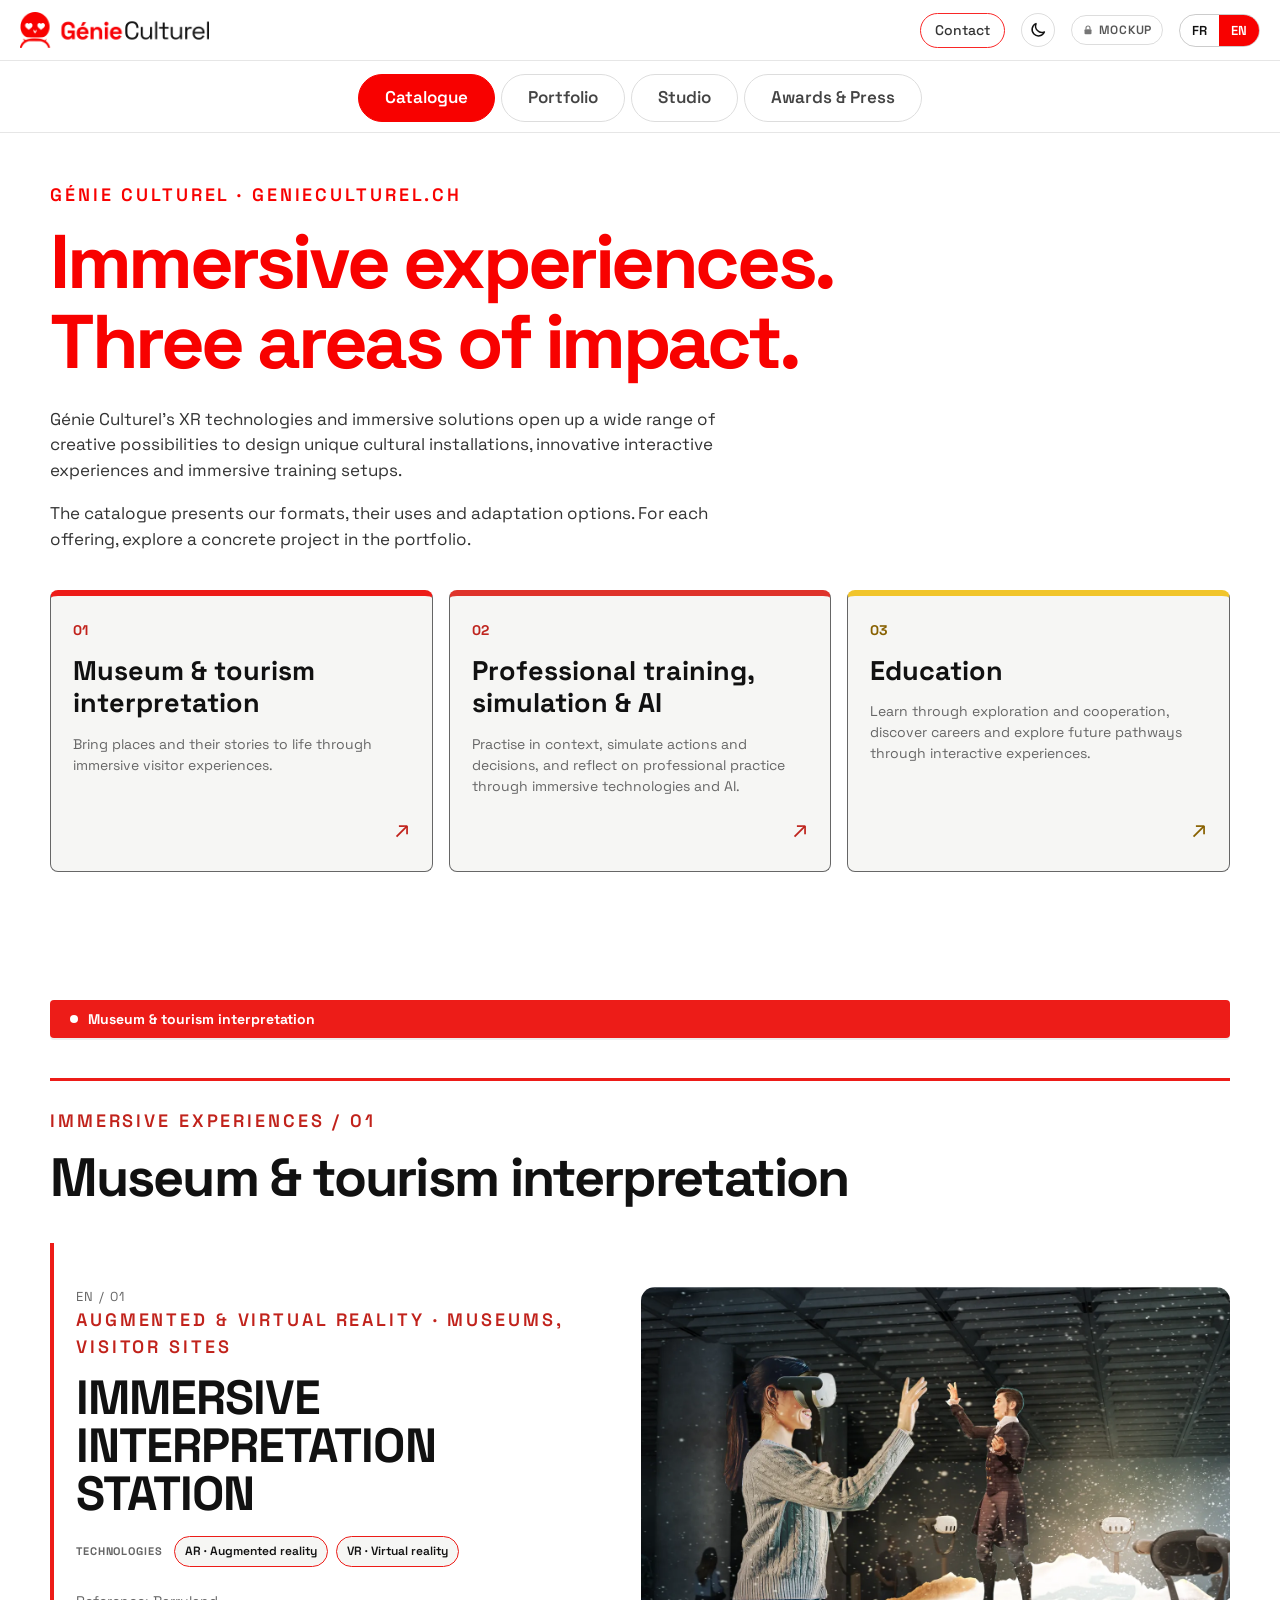
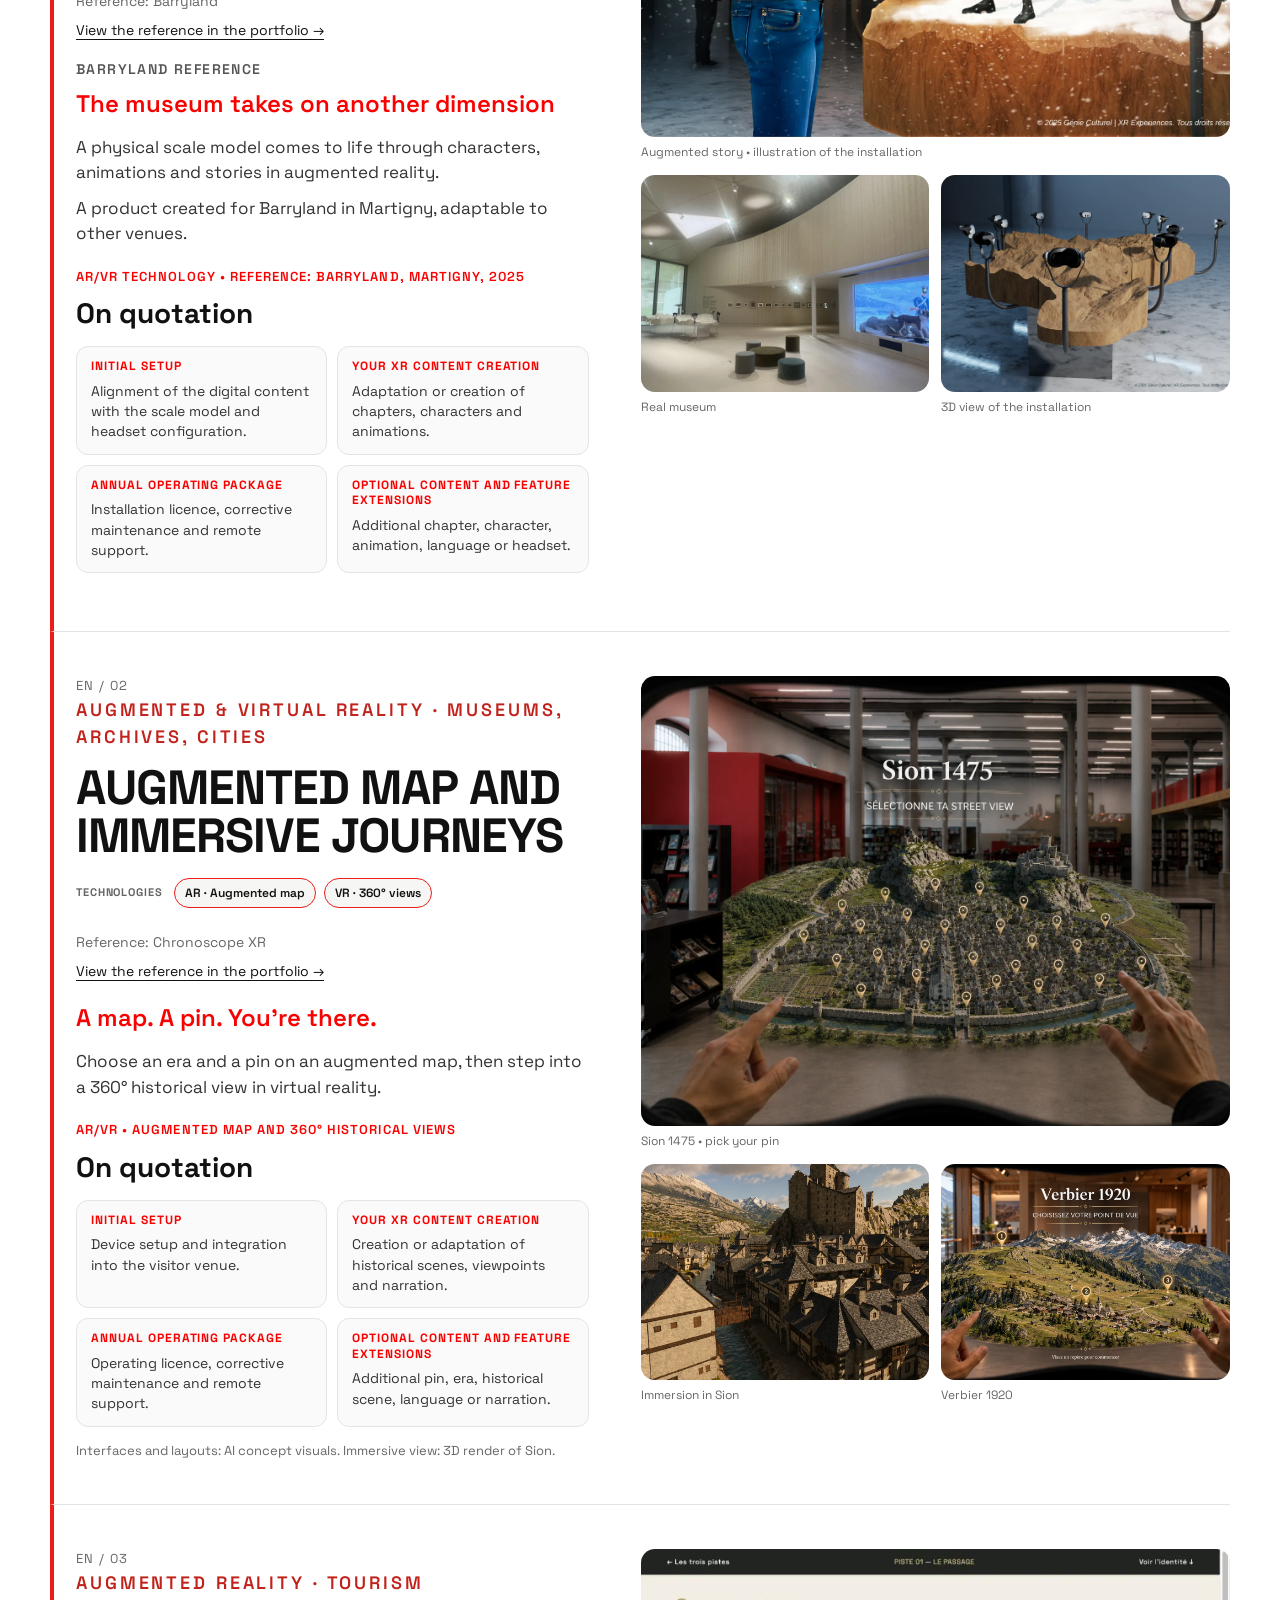
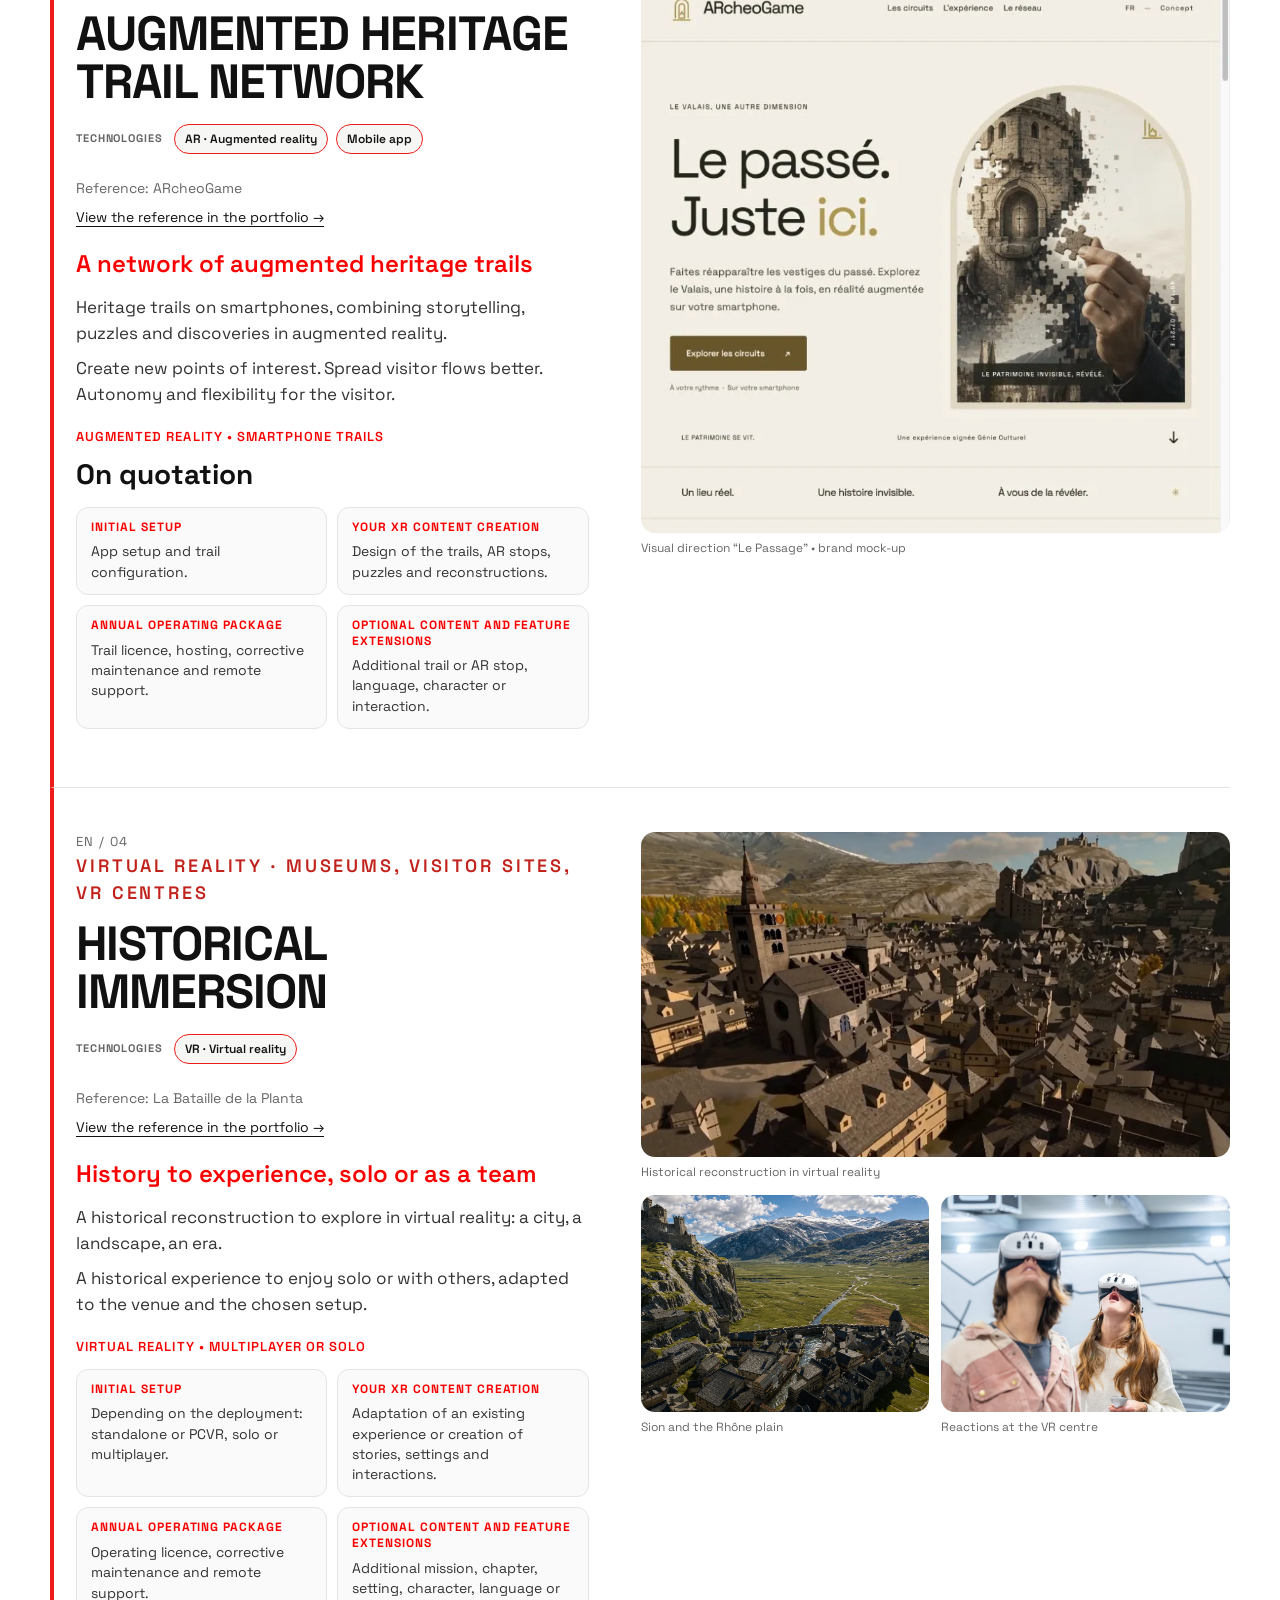
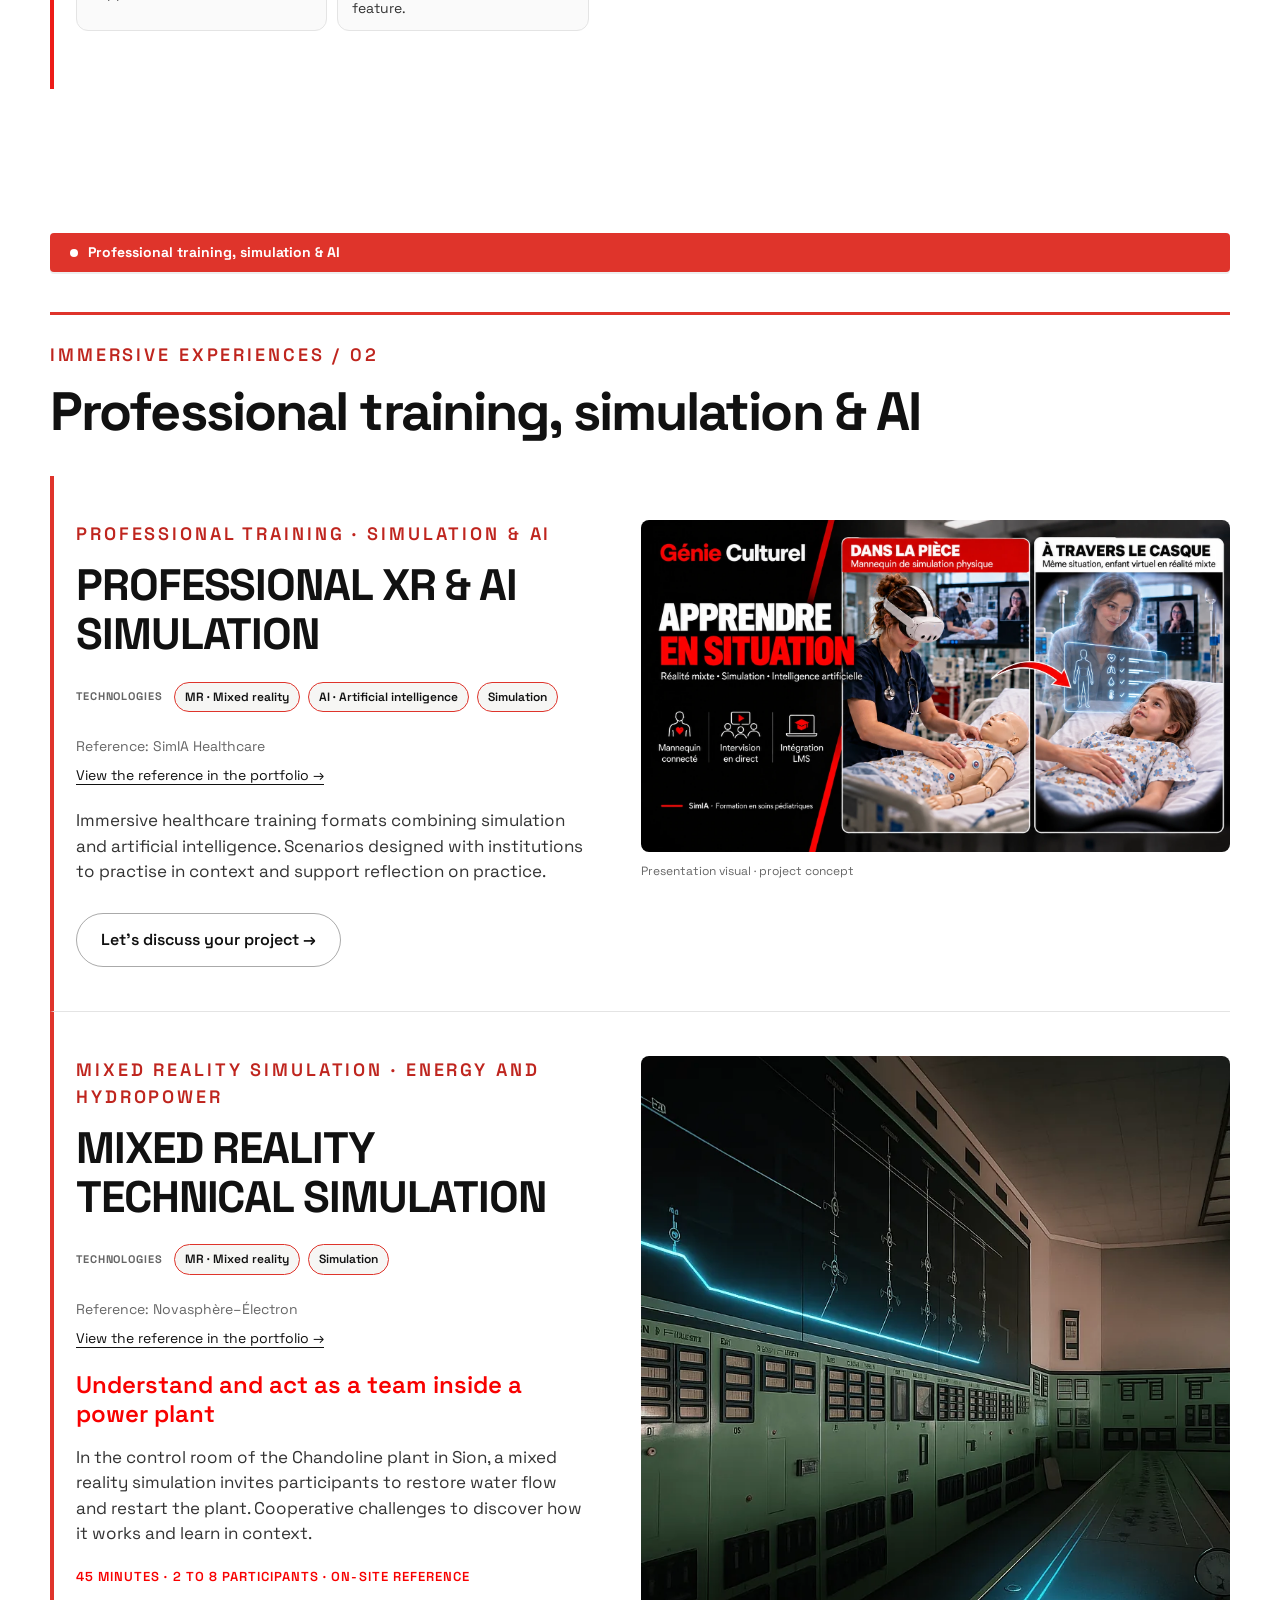
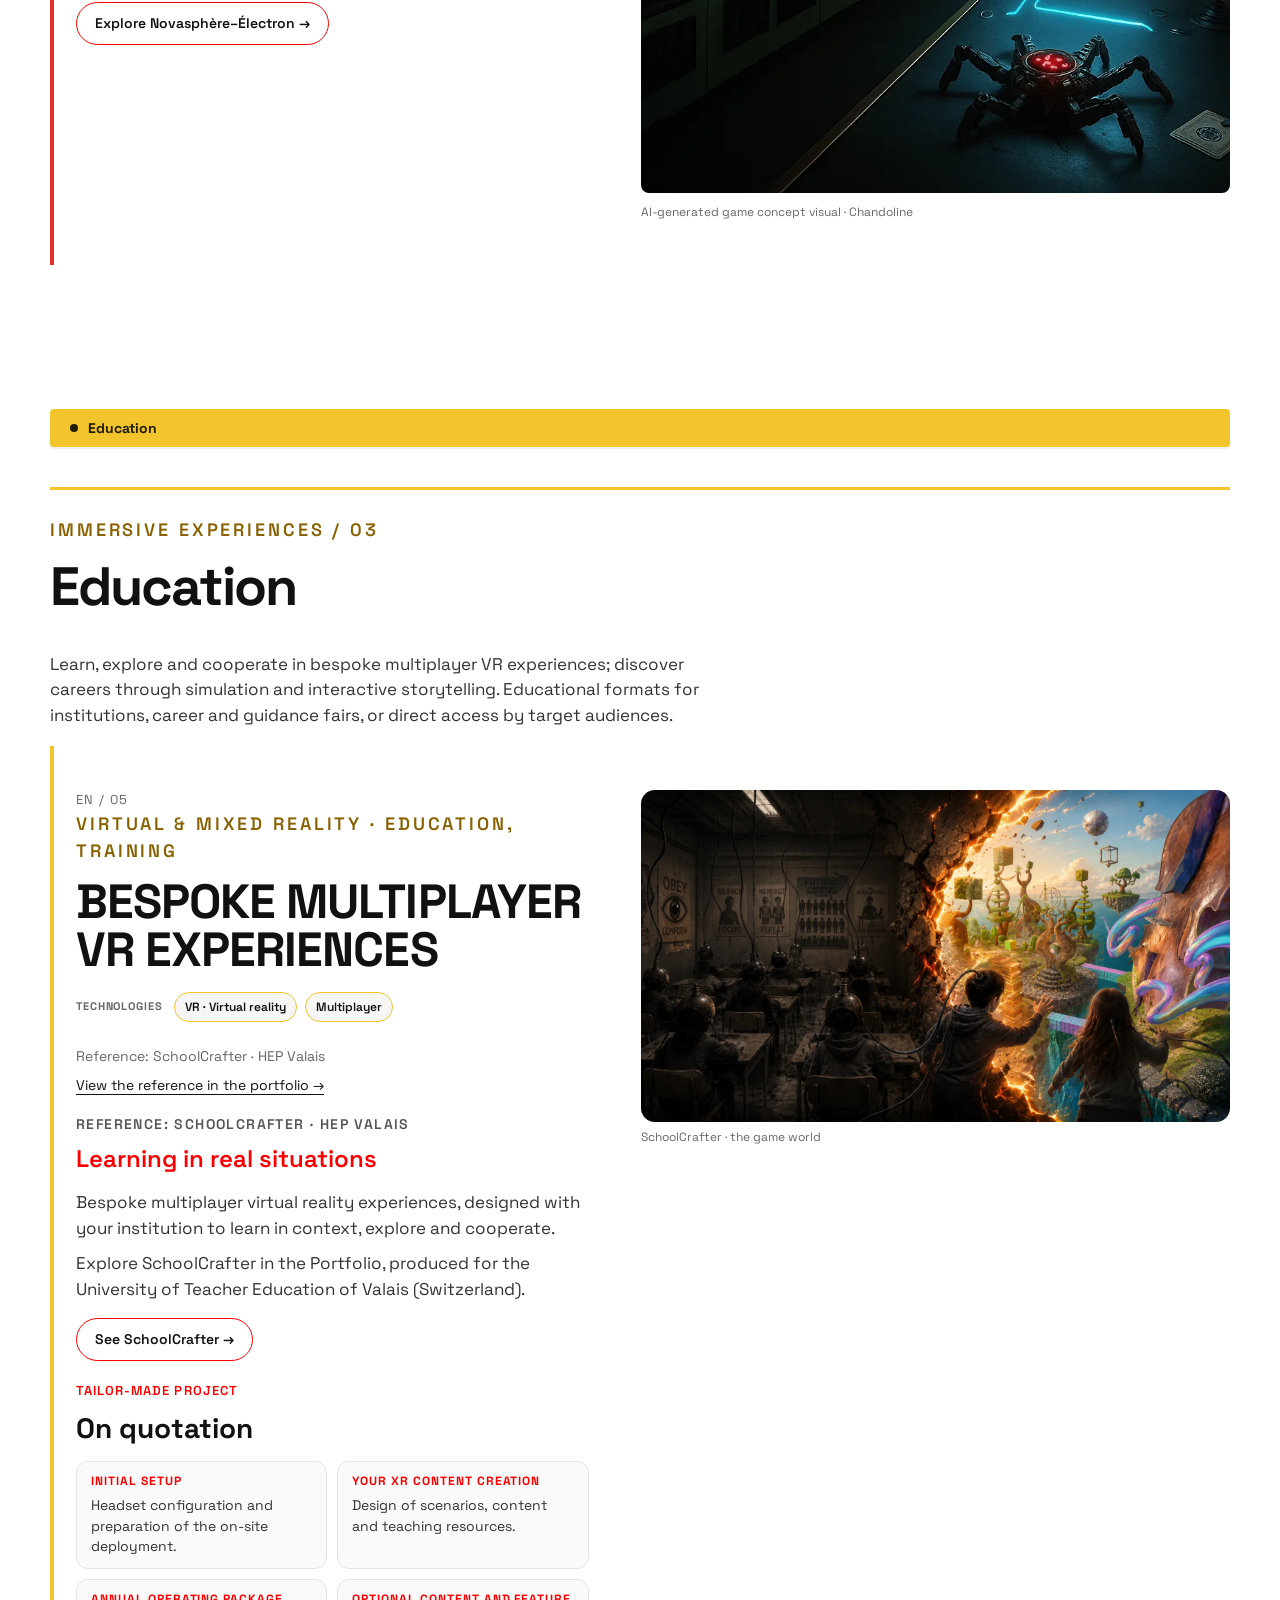
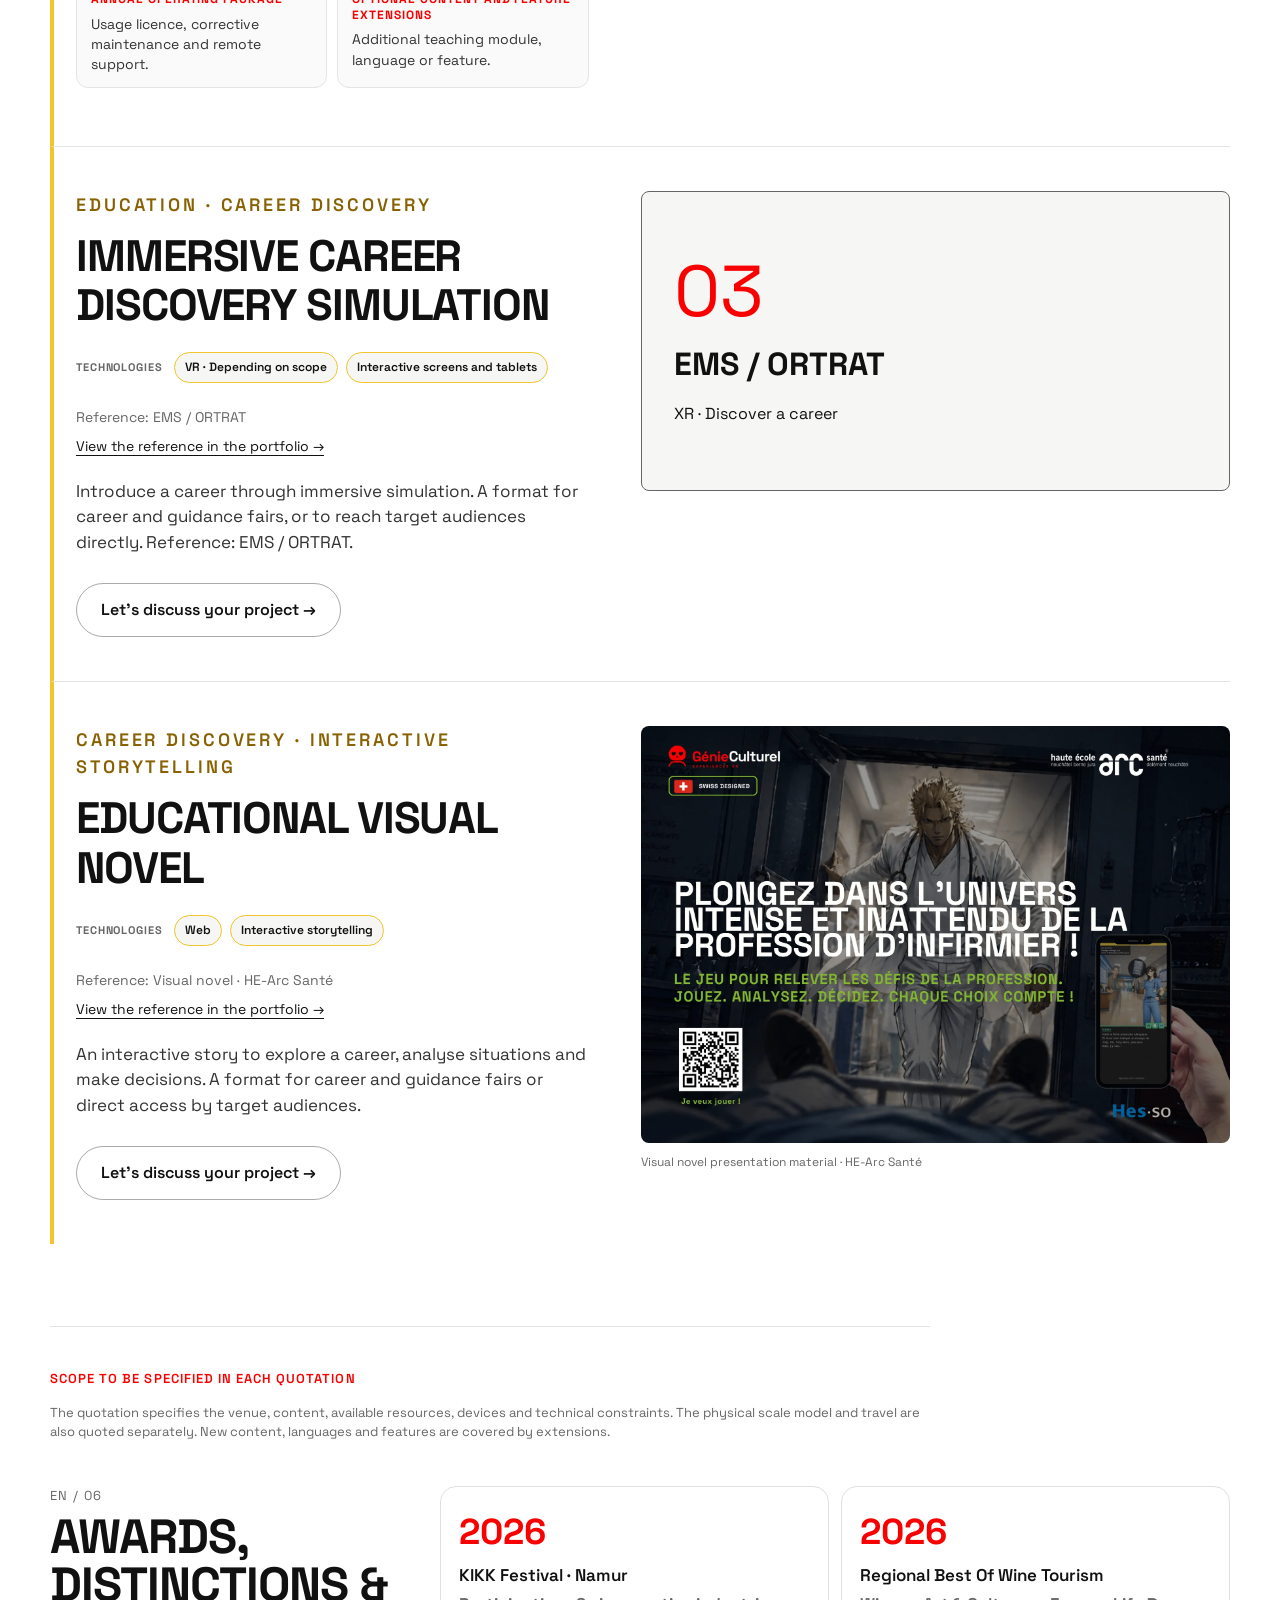
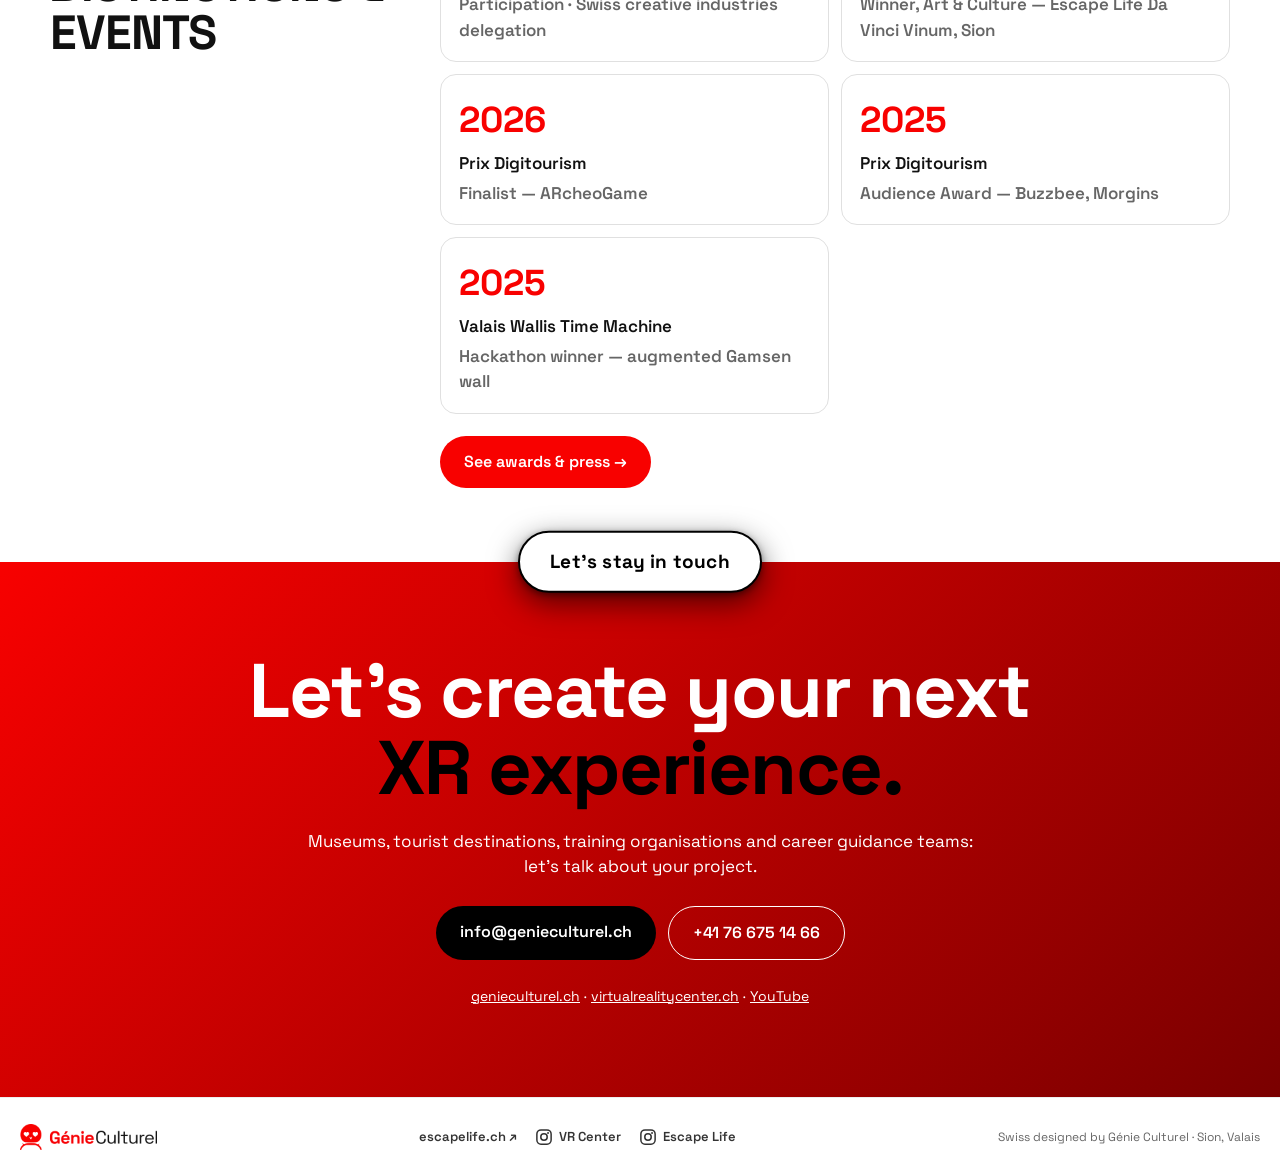
==== commit a3384ab3: "Rename Studio tab; point contact modal to Sender form b68PWn Tab label STUDIO → Studio. Restons en c" ====
--- a/index.html
+++ b/index.html
@@ -12,7 +12,7 @@
 <link rel="apple-touch-icon" sizes="180x180" href="assets/img/apple-touch-icon.png">
 <link rel="preload" href="assets/fonts/SpaceGrotesk-VariableFont_wght.ttf" as="font" type="font/ttf" crossorigin>
 <meta name="color-scheme" content="light dark"><script>(function(){var d=document.documentElement,t=null;try{t=new URLSearchParams(location.search).get("theme");if(t==="light"||t==="dark")localStorage.setItem("gc-theme",t);t=localStorage.getItem("gc-theme")}catch(e){}d.setAttribute("data-theme",t==="dark"?"dark":"light")})()</script>
-<link rel="stylesheet" href="style.css?v=56">
+<link rel="stylesheet" href="style.css?v=57">
 </head>
 <body>
 <header class="top">
@@ -26,7 +26,7 @@
 </header>
 
 <main id="top">
-<div id="tabs-anchor"></div><nav class="tabbar" role="tablist" aria-label="Sections"><a href="#catalogue" role="tab" data-tab="catalogue"><span lang="fr">Catalogue</span><span lang="en">Catalogue</span></a><a href="#portfolio" role="tab" data-tab="portfolio"><span lang="fr">Portfolio</span><span lang="en">Portfolio</span></a><a href="#studio" role="tab" data-tab="studio"><span lang="fr">STUDIO</span><span lang="en">STUDIO</span></a><a href="#distinctions" role="tab" data-tab="distinctions"><span lang="fr">Distinctions & Presse</span><span lang="en">Awards & Press</span></a></nav>
+<div id="tabs-anchor"></div><nav class="tabbar" role="tablist" aria-label="Sections"><a href="#catalogue" role="tab" data-tab="catalogue"><span lang="fr">Catalogue</span><span lang="en">Catalogue</span></a><a href="#portfolio" role="tab" data-tab="portfolio"><span lang="fr">Portfolio</span><span lang="en">Portfolio</span></a><a href="#studio" role="tab" data-tab="studio"><span lang="fr">Studio</span><span lang="en">Studio</span></a><a href="#distinctions" role="tab" data-tab="distinctions"><span lang="fr">Distinctions & Presse</span><span lang="en">Awards & Press</span></a></nav>
 <div class="tabpanel" id="catalogue" role="tabpanel">
 <!-- CATALOGUE -->
 <section class="catalogue" id="cat-top">
@@ -349,7 +349,7 @@
     <button type="button" class="nl-x" aria-label="Fermer / Close">×</button>
     <h2 id="nl-title" class="nl-sr"><span lang="fr">Restons en contact</span><span lang="en">Let’s stay in touch</span></h2>
     <div class="nl-sender-body">
-      <div style="text-align: left" class="sender-form-field" data-sender-form-id="azpMjr"></div>
+      <div style="text-align: left" class="sender-form-field" data-sender-form-id="b68PWn"></div>
       <p class="nl-loading"><span lang="fr">Chargement du formulaire…</span><span lang="en">Loading the form…</span></p>
       <p class="nl-back-w"><button type="button" class="nl-back"><span lang="fr">← Retour au site</span><span lang="en">← Back to the site</span></button></p>
       <p class="nl-alt"><span lang="fr">Le formulaire ne s’affiche pas ? Écrivez-nous à <a href="mailto:info@genieculturel.ch">info@genieculturel.ch</a>.</span><span lang="en">Form not showing? Write to us at <a href="mailto:info@genieculturel.ch">info@genieculturel.ch</a>.</span></p>
@@ -361,5 +361,5 @@
 <footer><img class="logo-w" src="assets/img/logo-gc-white.png" alt="Génie Culturel"><img class="logo-d" src="assets/img/logo-gc-dark.png" alt="Génie Culturel"><nav class="foot-links" aria-label="Liens / Links"><a href="https://www.escapelife.ch/" target="_blank" rel="noopener">escapelife.ch ↗</a><a class="ig" href="https://www.instagram.com/virtual_reality_center/" target="_blank" rel="noopener" aria-label="Instagram Virtual Reality Center" title="Instagram Virtual Reality Center"><svg class="ig-ico" viewBox="0 0 24 24" width="18" height="18" aria-hidden="true" focusable="false"><rect x="2.5" y="2.5" width="19" height="19" rx="5.5" fill="none" stroke="currentColor" stroke-width="2"/><circle cx="12" cy="12" r="4.3" fill="none" stroke="currentColor" stroke-width="2"/><circle cx="17.4" cy="6.6" r="1.3" fill="currentColor"/></svg><span>VR Center</span></a><a class="ig" href="https://www.instagram.com/escapelife.ch/" target="_blank" rel="noopener" aria-label="Instagram Escape Life" title="Instagram Escape Life"><svg class="ig-ico" viewBox="0 0 24 24" width="18" height="18" aria-hidden="true" focusable="false"><rect x="2.5" y="2.5" width="19" height="19" rx="5.5" fill="none" stroke="currentColor" stroke-width="2"/><circle cx="12" cy="12" r="4.3" fill="none" stroke="currentColor" stroke-width="2"/><circle cx="17.4" cy="6.6" r="1.3" fill="currentColor"/></svg><span>Escape Life</span></a></nav><span>Swiss designed by Génie Culturel · Sion, Valais</span></footer>
 
 <div class="lb" hidden><button class="lb-x" aria-label="Close">×</button><button class="lb-p" aria-label="Previous">‹</button><figure><img alt=""><figcaption></figcaption></figure><button class="lb-n" aria-label="Next">›</button></div>
-<script src="app.js?v=54"></script>
+<script src="app.js?v=55"></script>
 </body></html>
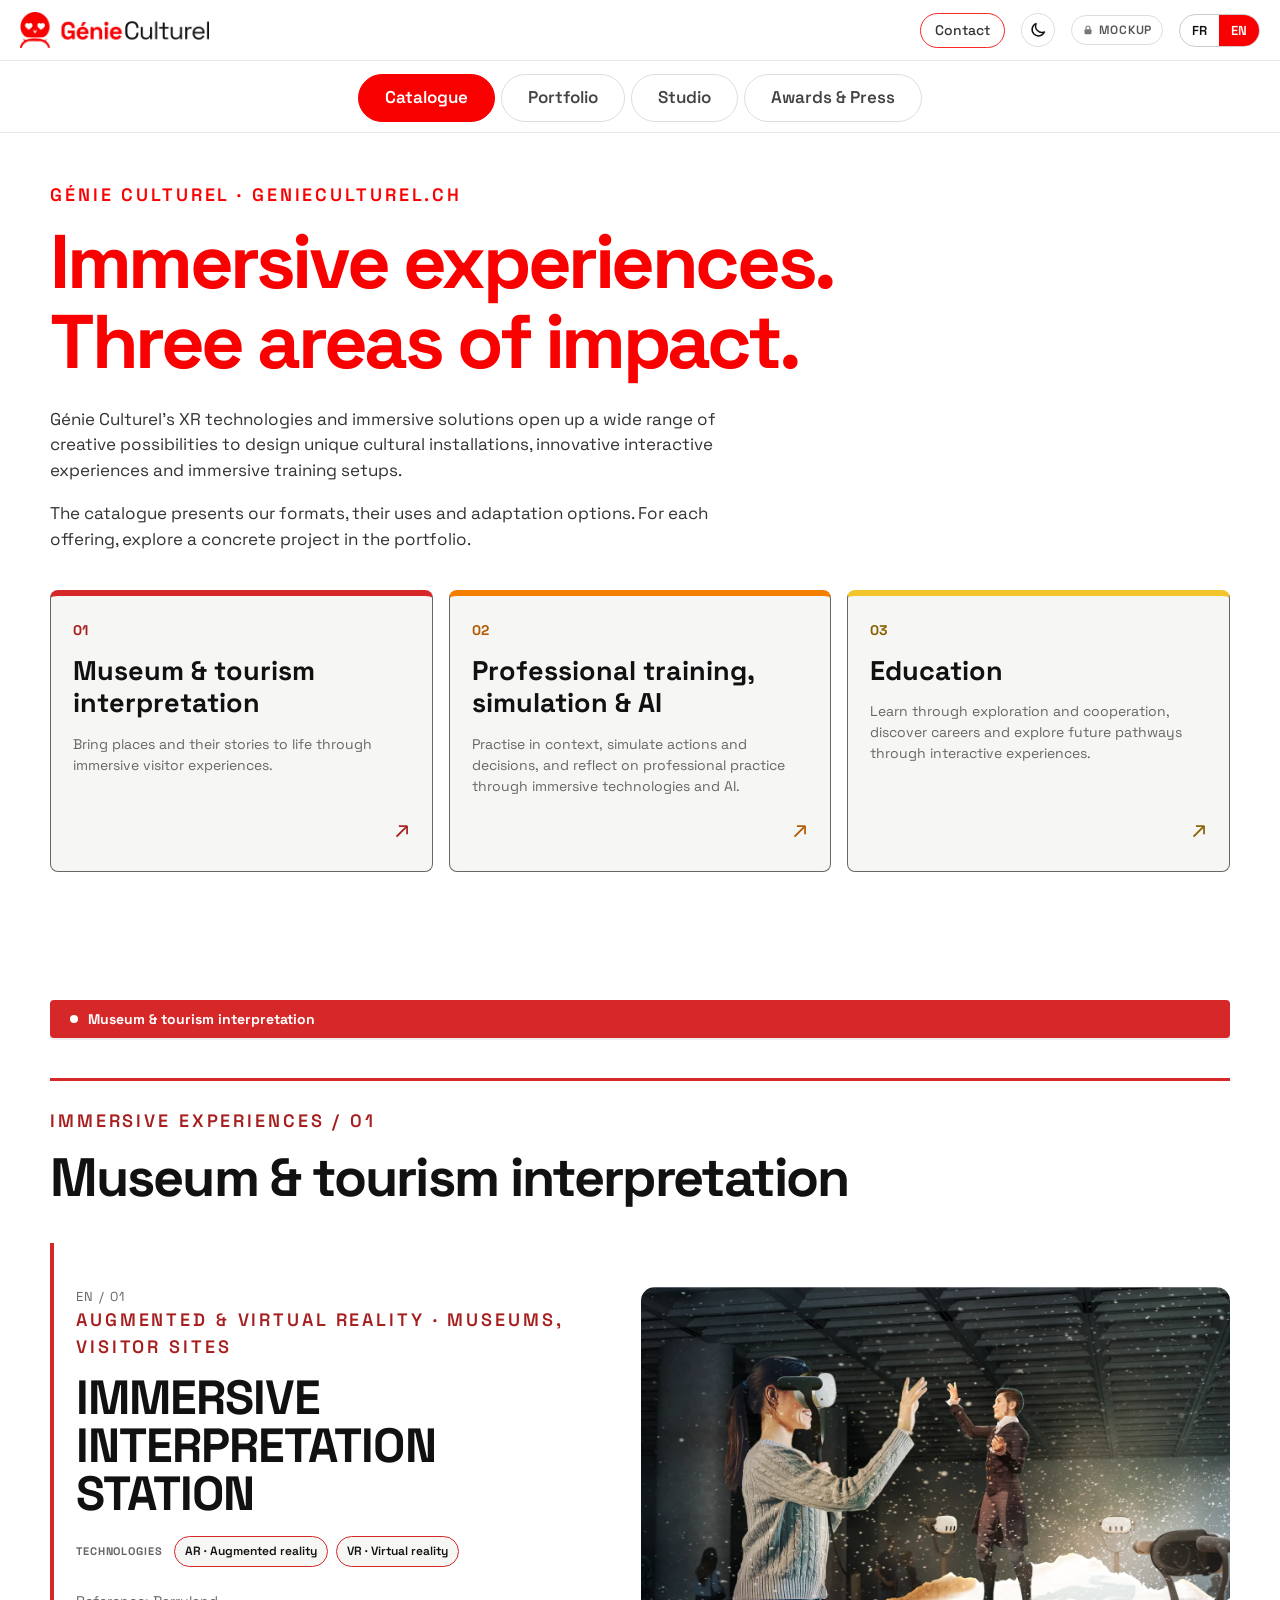
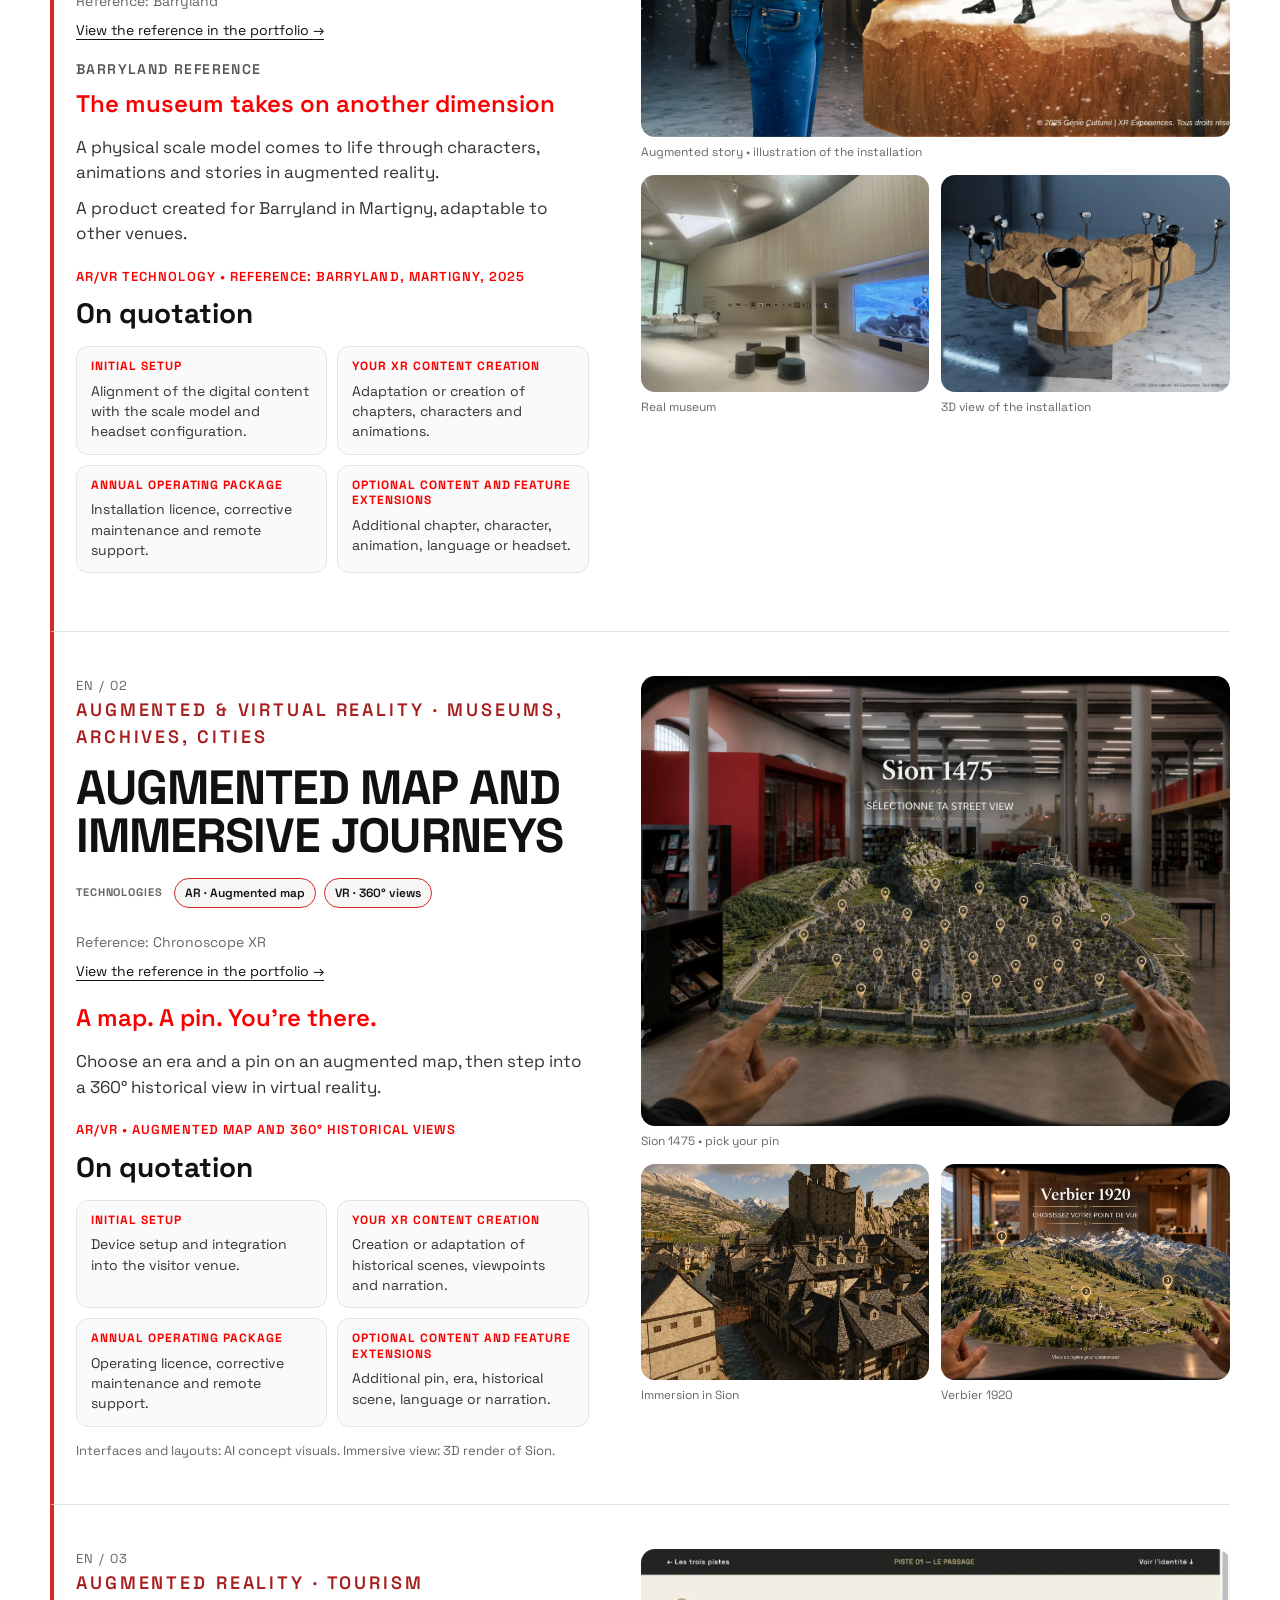
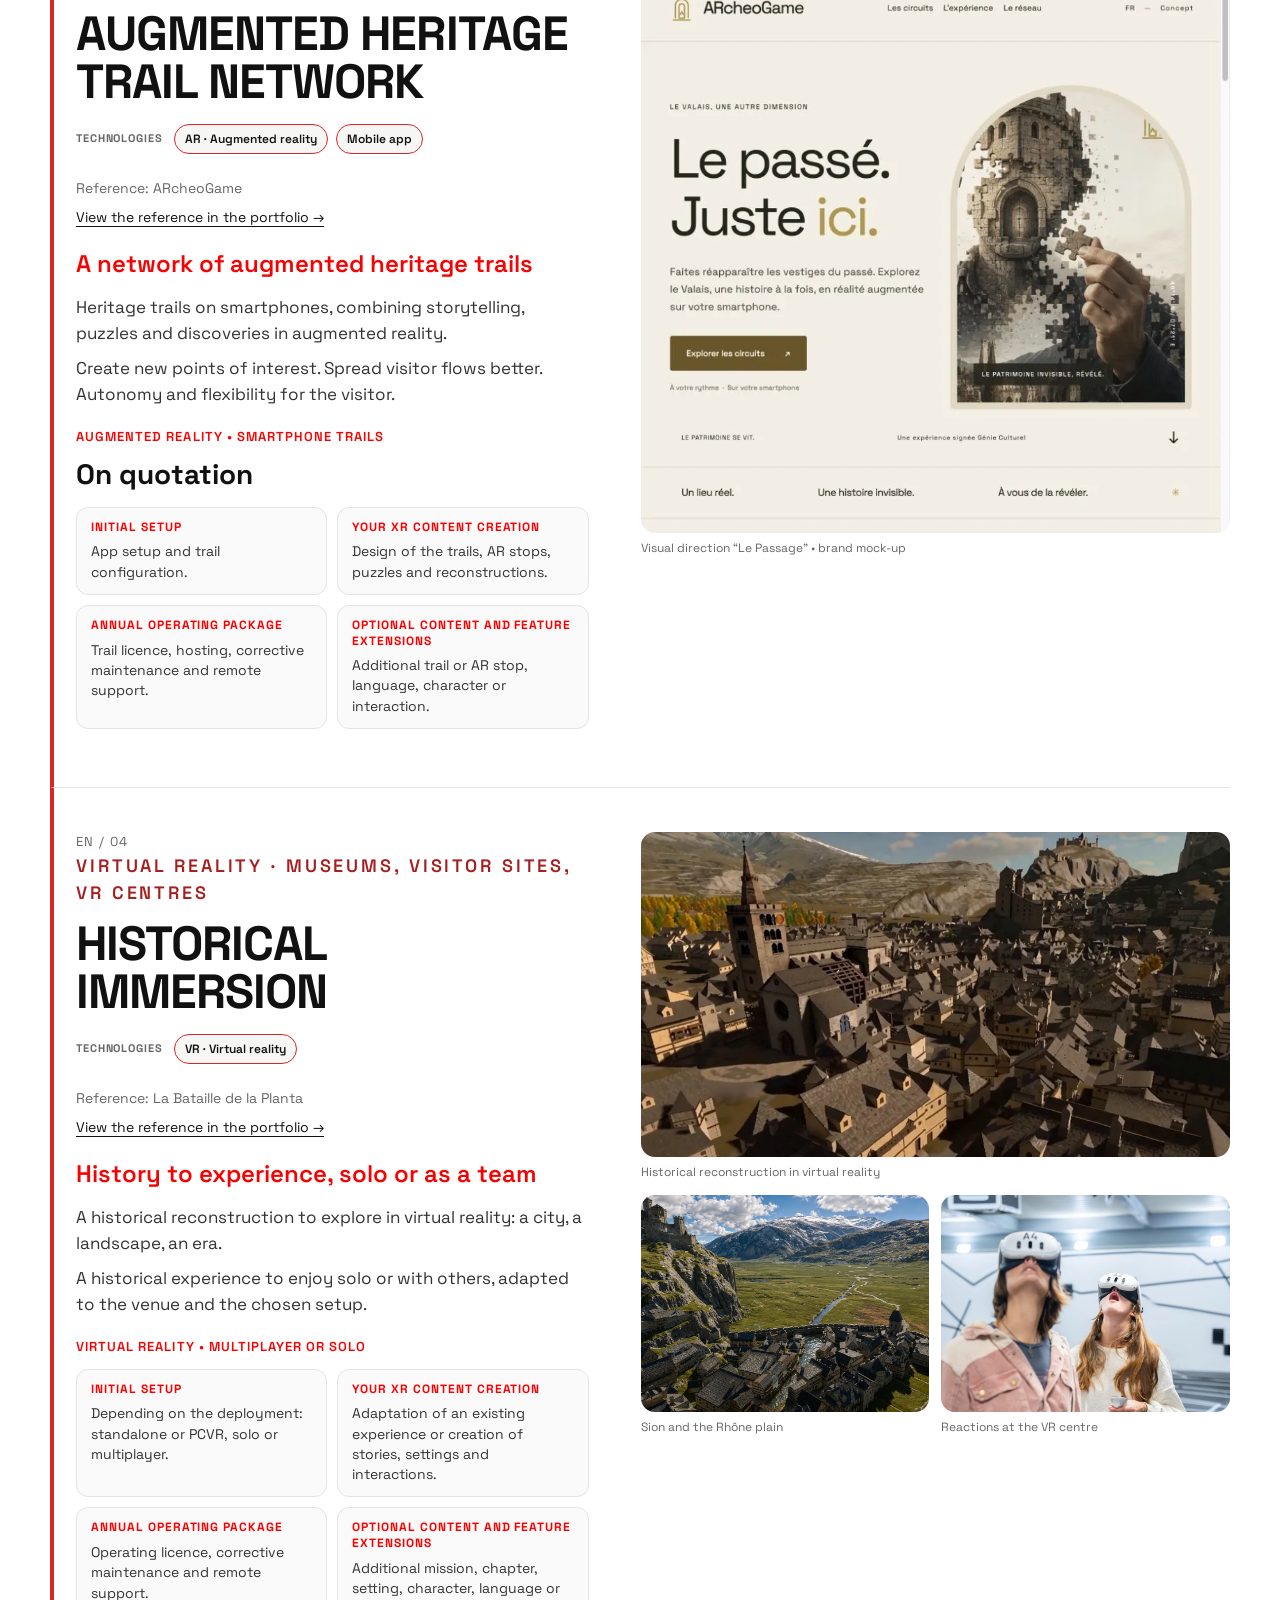
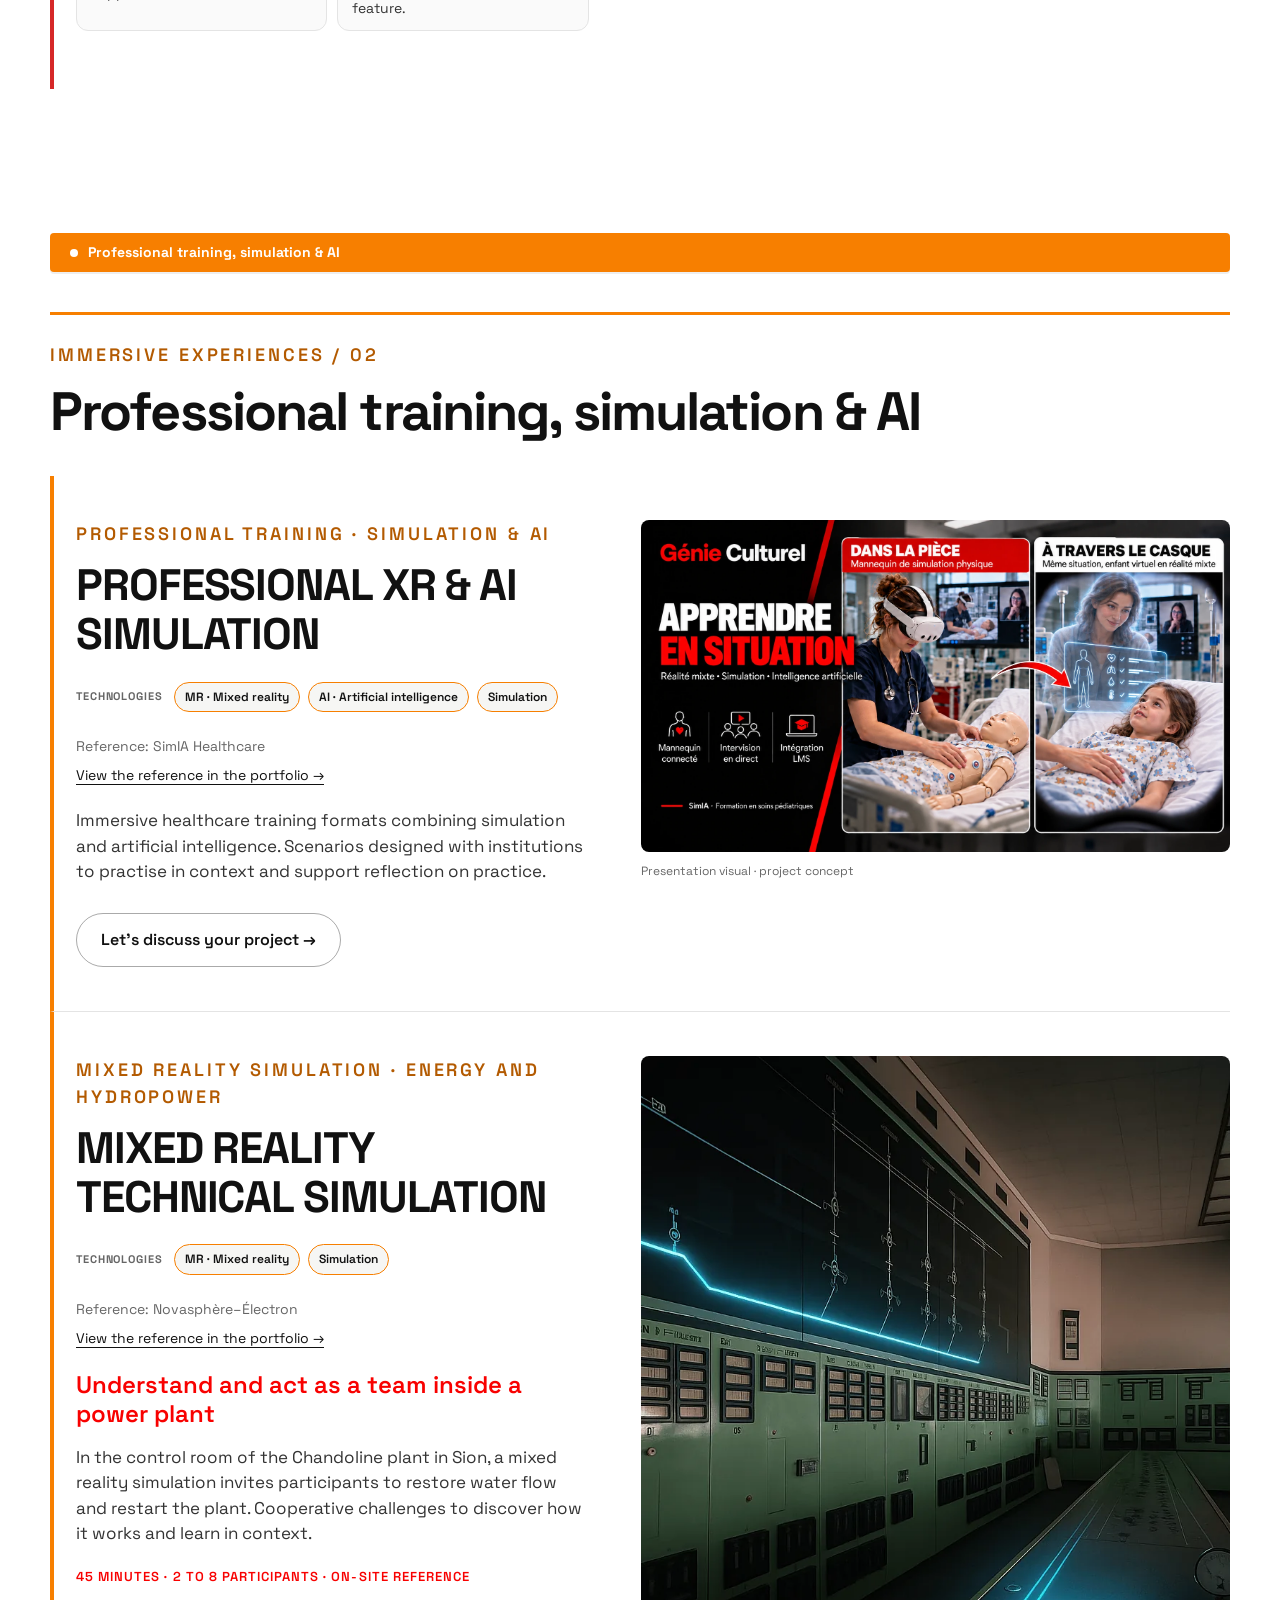
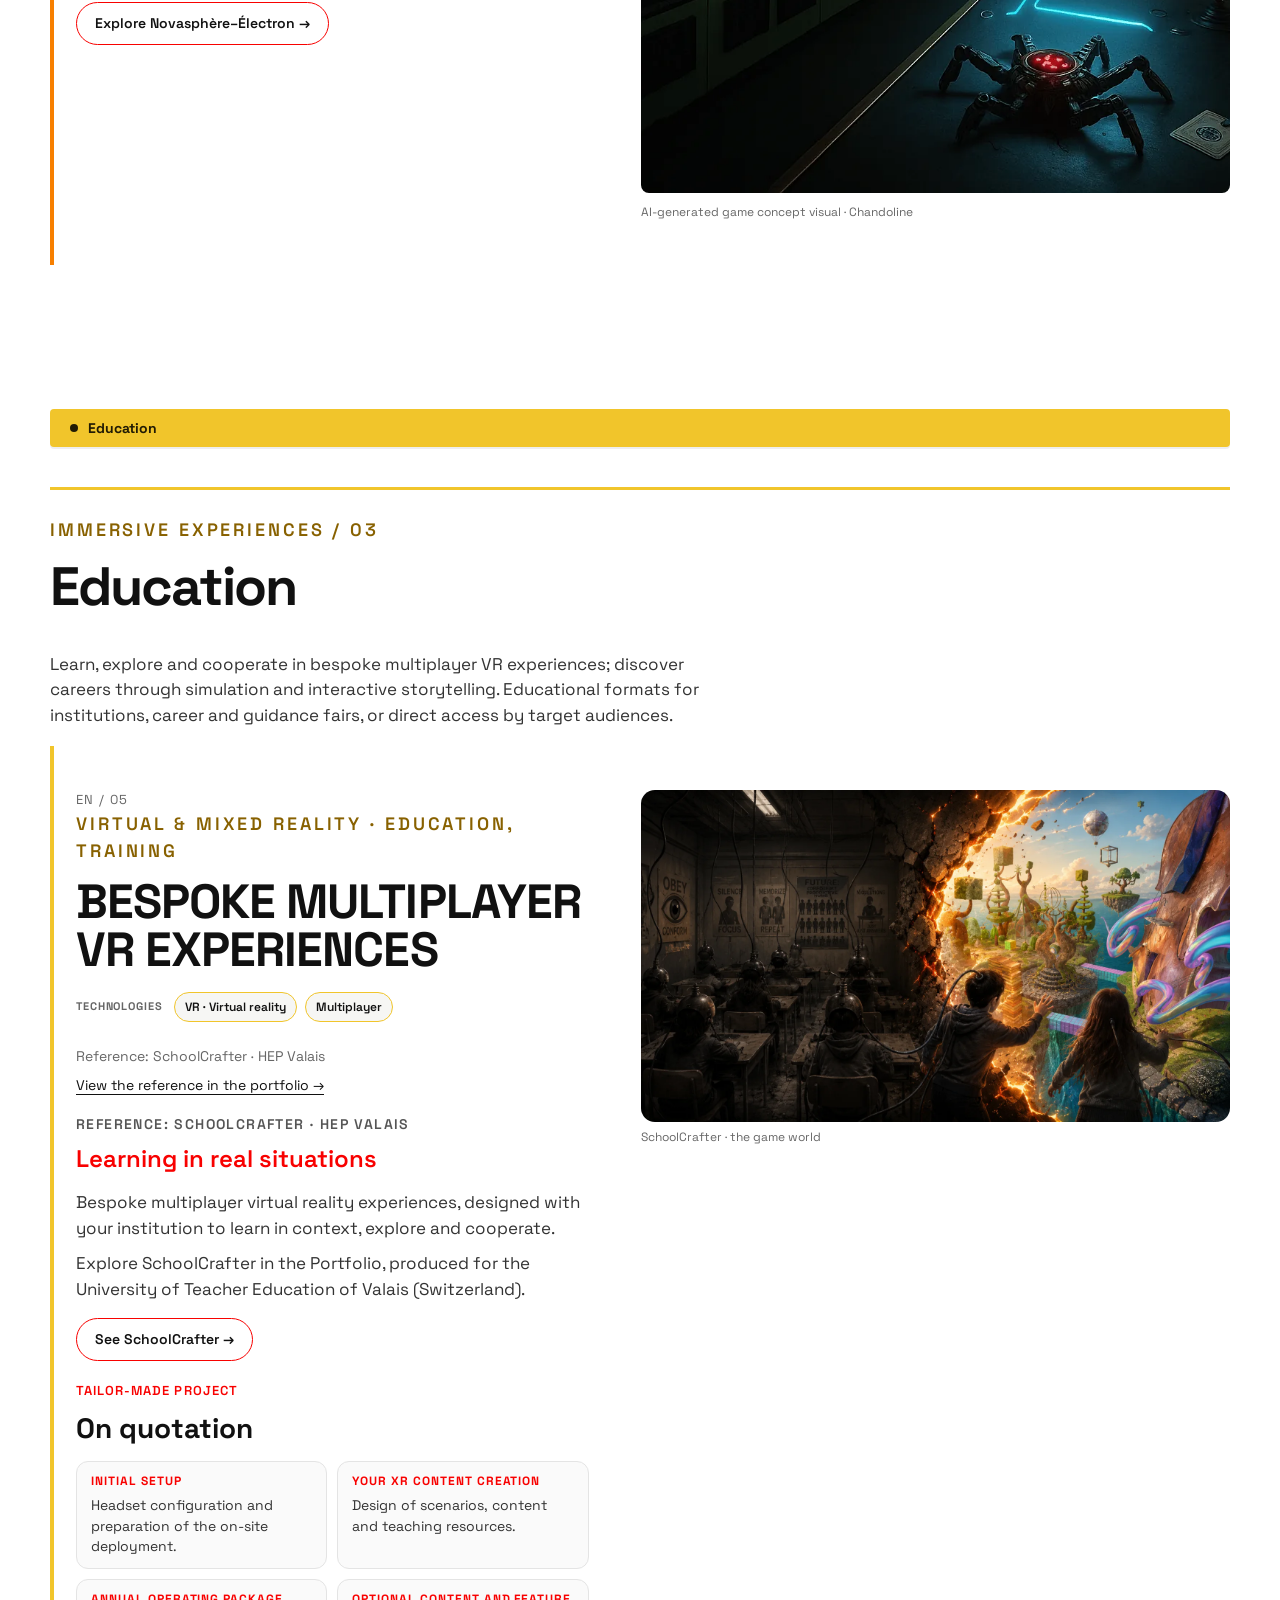
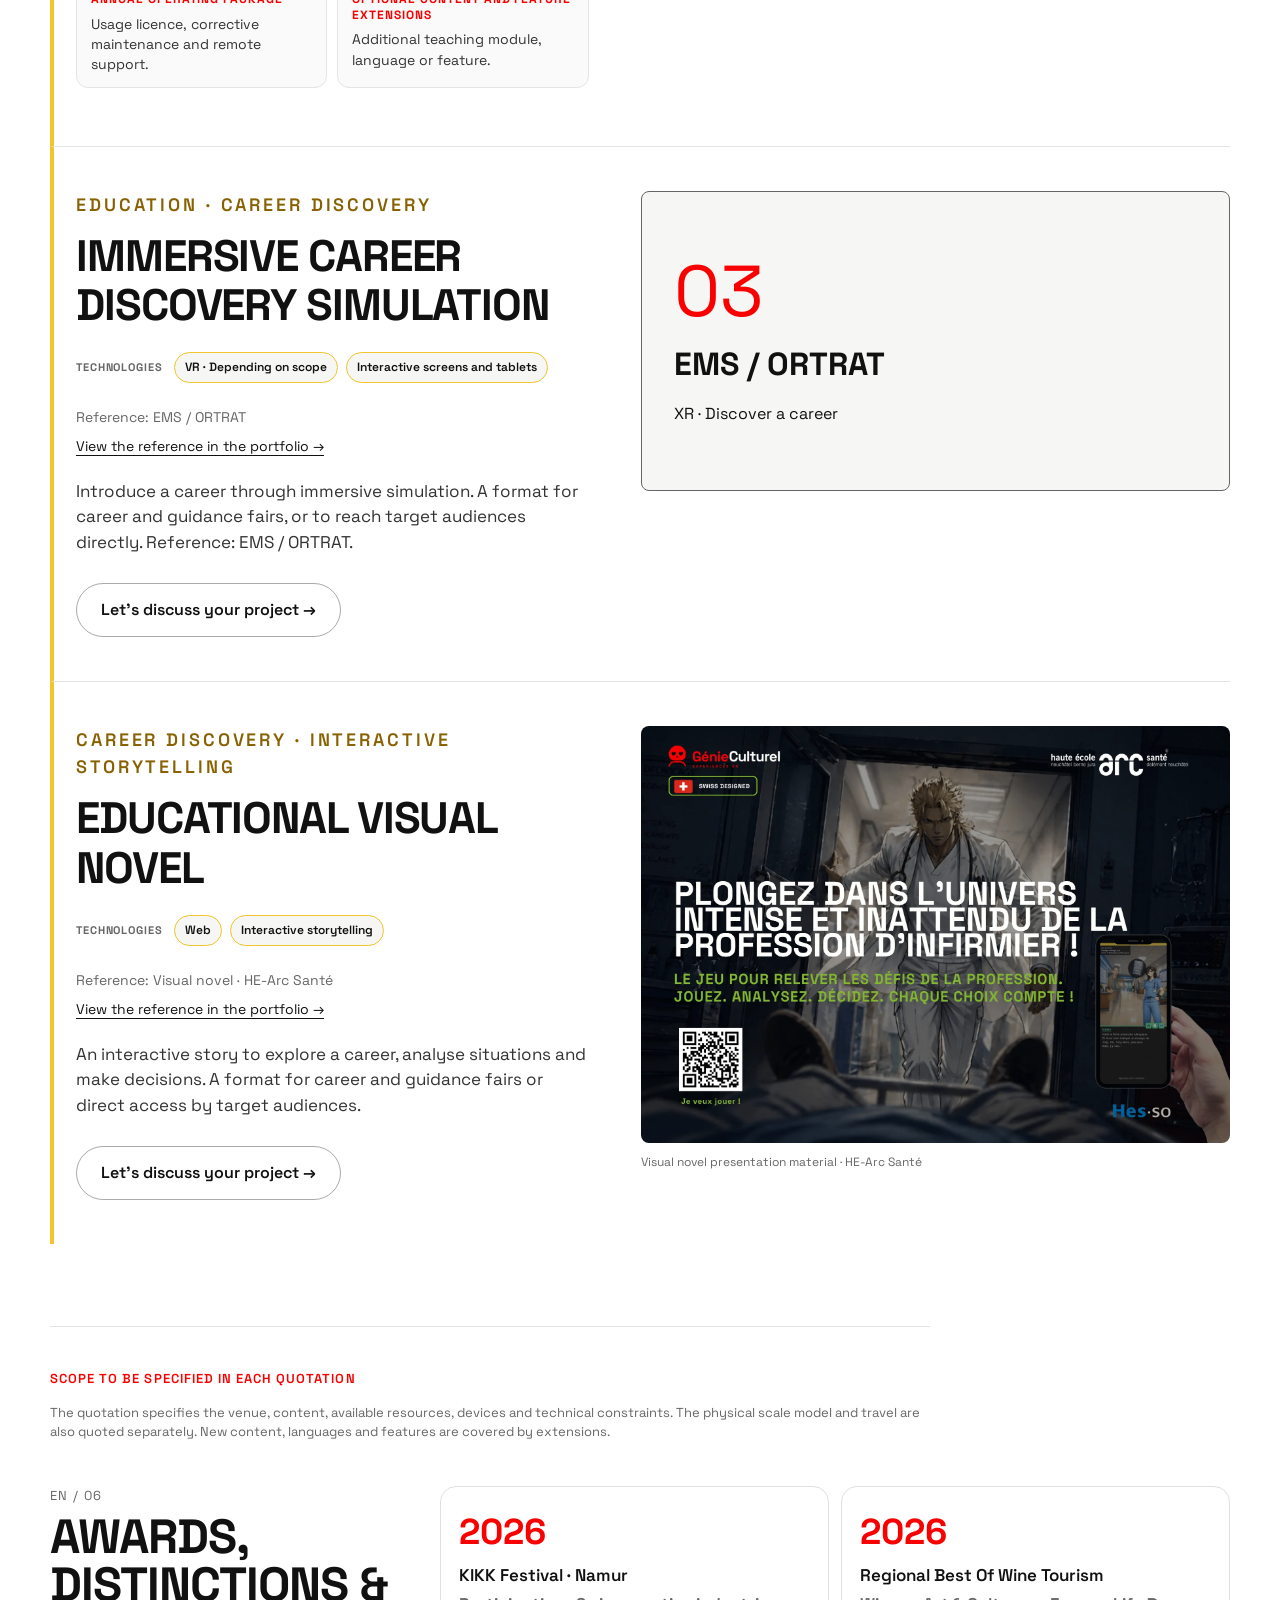
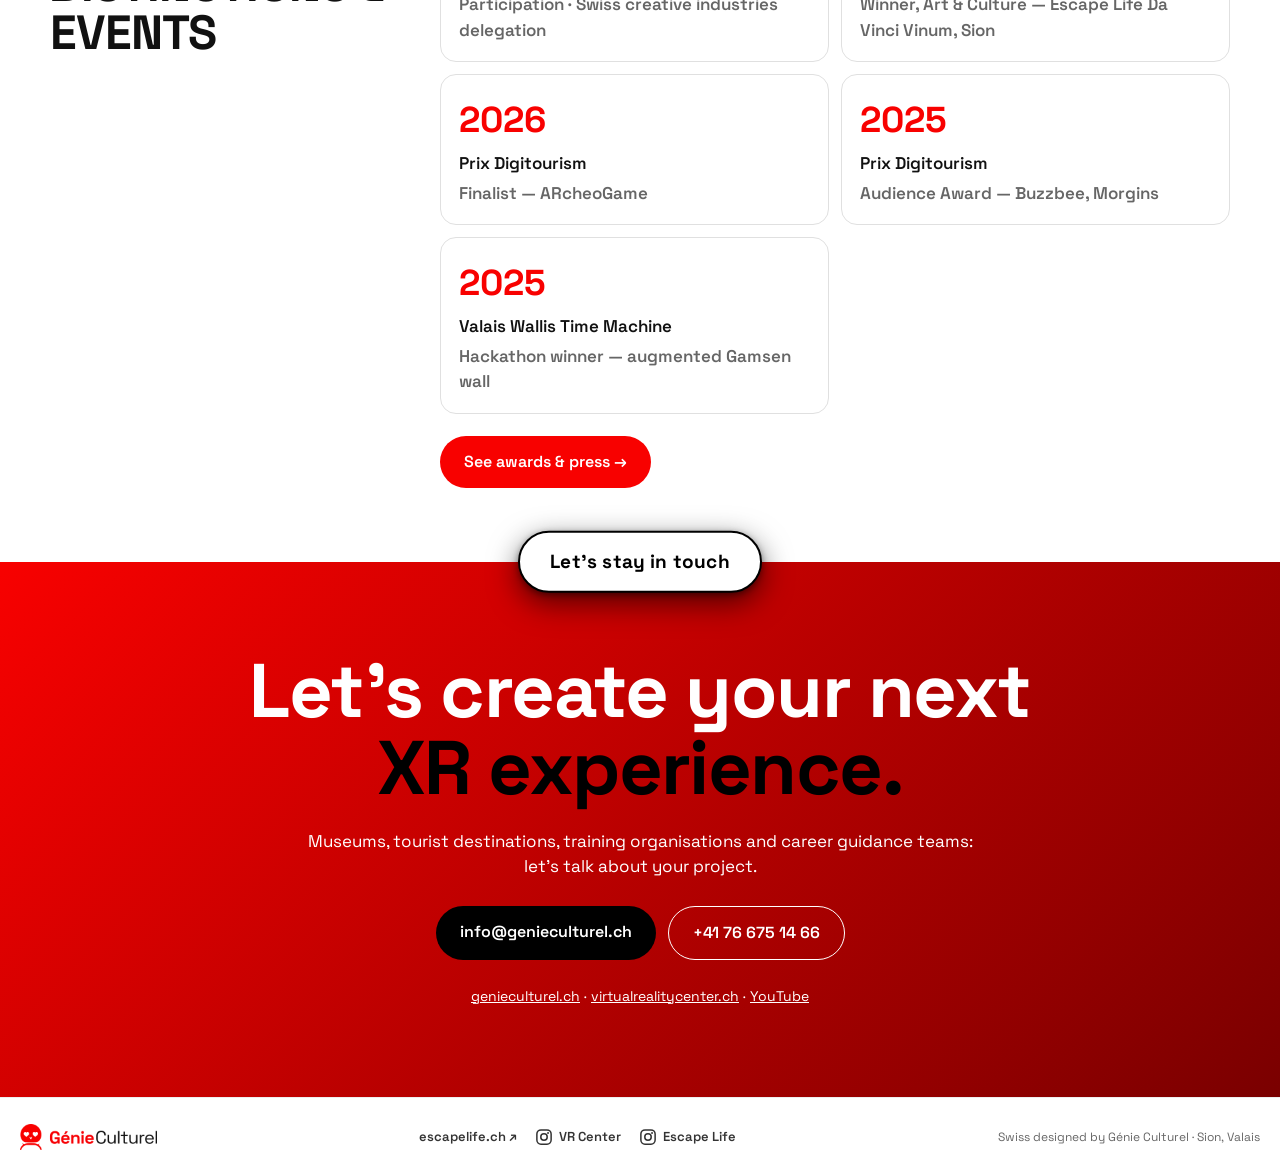
==== commit 982da25a: "Harmonize activity colors (proposal B)" ====
--- a/index.html
+++ b/index.html
@@ -12,7 +12,7 @@
 <link rel="apple-touch-icon" sizes="180x180" href="assets/img/apple-touch-icon.png">
 <link rel="preload" href="assets/fonts/SpaceGrotesk-VariableFont_wght.ttf" as="font" type="font/ttf" crossorigin>
 <meta name="color-scheme" content="light dark"><script>(function(){var d=document.documentElement,t=null;try{t=new URLSearchParams(location.search).get("theme");if(t==="light"||t==="dark")localStorage.setItem("gc-theme",t);t=localStorage.getItem("gc-theme")}catch(e){}d.setAttribute("data-theme",t==="dark"?"dark":"light")})()</script>
-<link rel="stylesheet" href="style.css?v=57">
+<link rel="stylesheet" href="style.css?v=58">
 </head>
 <body>
 <header class="top">
--- a/style.css
+++ b/style.css
@@ -534,9 +534,9 @@
 .catalogue-reference{font-size:14px;color:var(--mut);margin:16px 0 22px}.catalogue-reference a{display:inline-block;margin-top:8px;color:var(--fg);text-underline-offset:4px}.catalogue-reference a:hover{color:var(--red)}
 
 /* Shared activity colors and explicit technology labels. */
-[data-activity="mediation"]{--activity-color:#ed1c18;--activity-text:#c1221b;--activity-on:#fff}
-[data-activity="formation"]{--activity-color:#df342b;--activity-text:#bf251e;--activity-on:#fff}
-[data-activity="education"]{--activity-color:#f1c52b;--activity-text:#886100;--activity-on:#211b04}
+[data-activity="mediation"]{--activity-color:#D62828;--activity-text:#a61e1e;--activity-on:#fff}
+[data-activity="formation"]{--activity-color:#F77F00;--activity-text:#b35a00;--activity-on:#fff}
+[data-activity="education"]{--activity-color:#F1C52B;--activity-text:#886100;--activity-on:#211b04}
 html[data-theme=dark] [data-activity]{--activity-text:var(--activity-color)}
 .category-nav a[data-activity]{border-top:6px solid var(--activity-color)}
 .category-nav a[data-activity]:hover,.category-nav a[data-activity]:focus-visible{border-color:var(--activity-color)}
